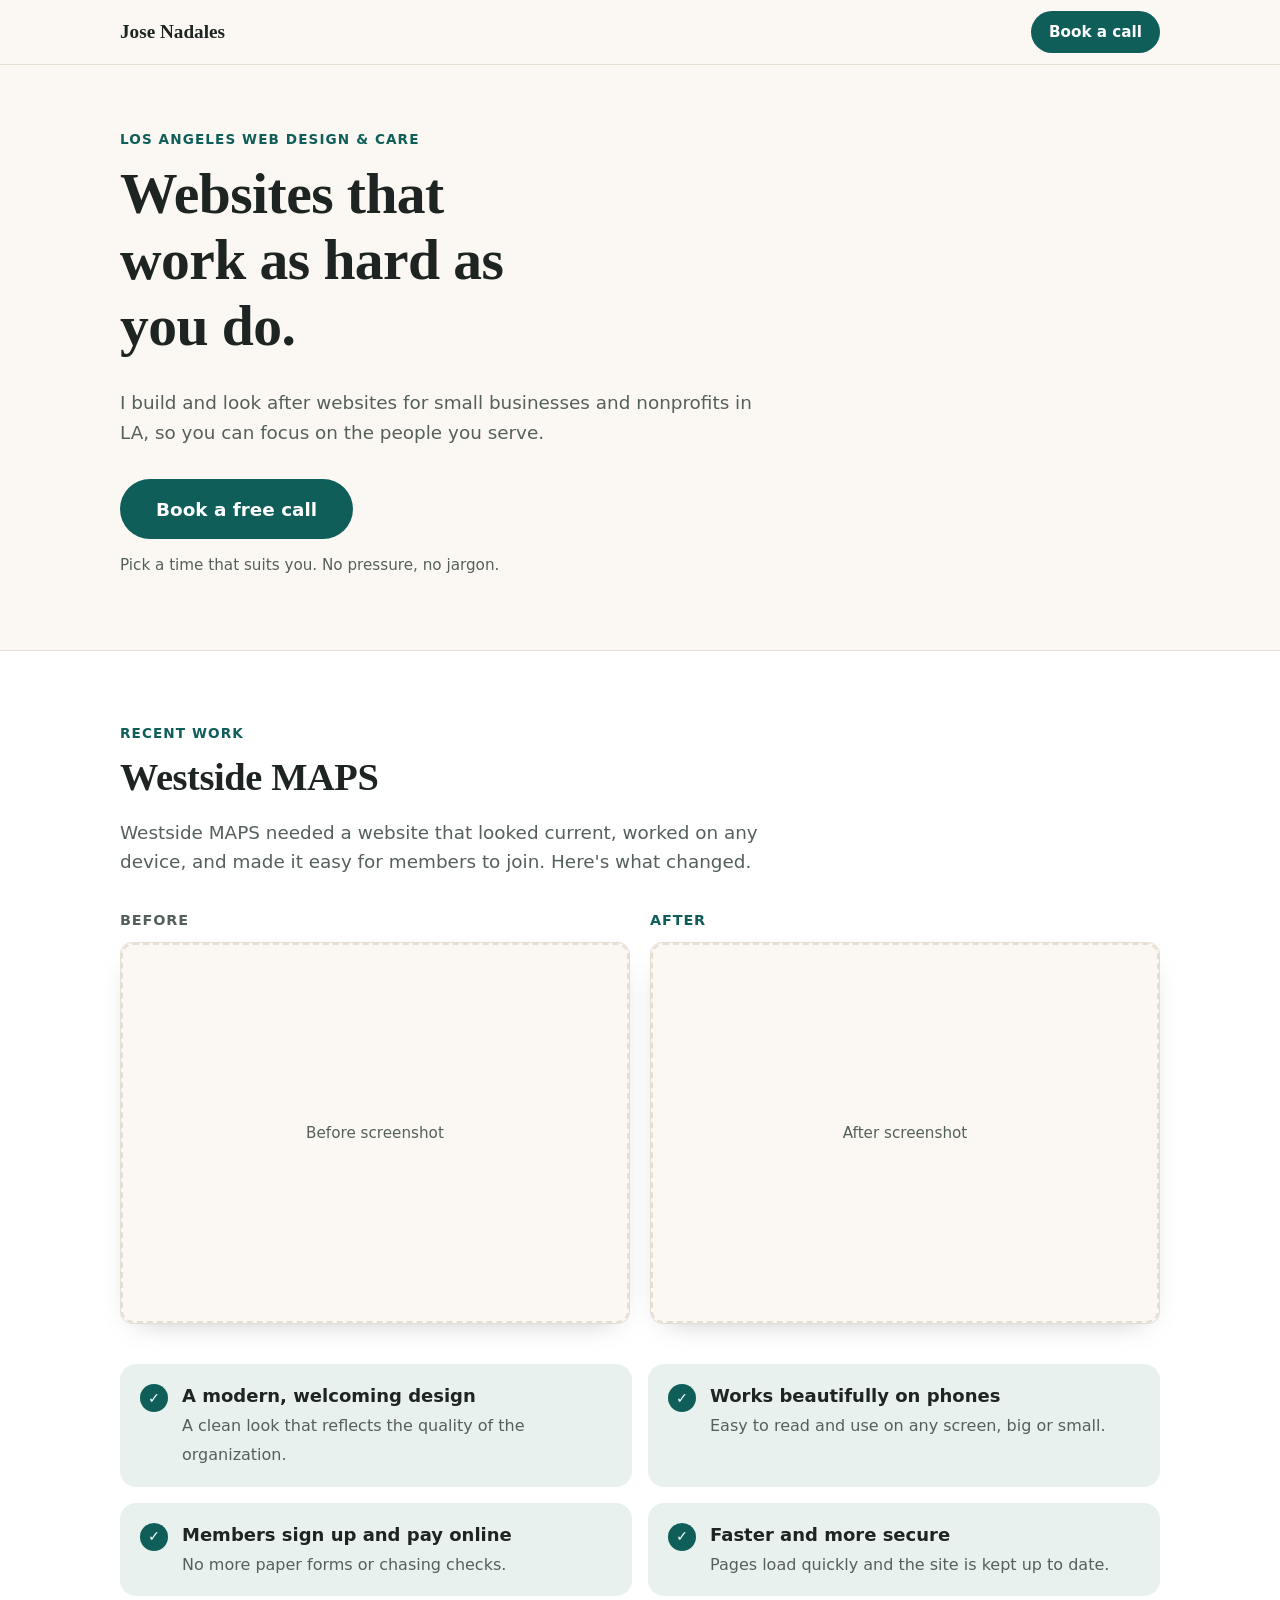
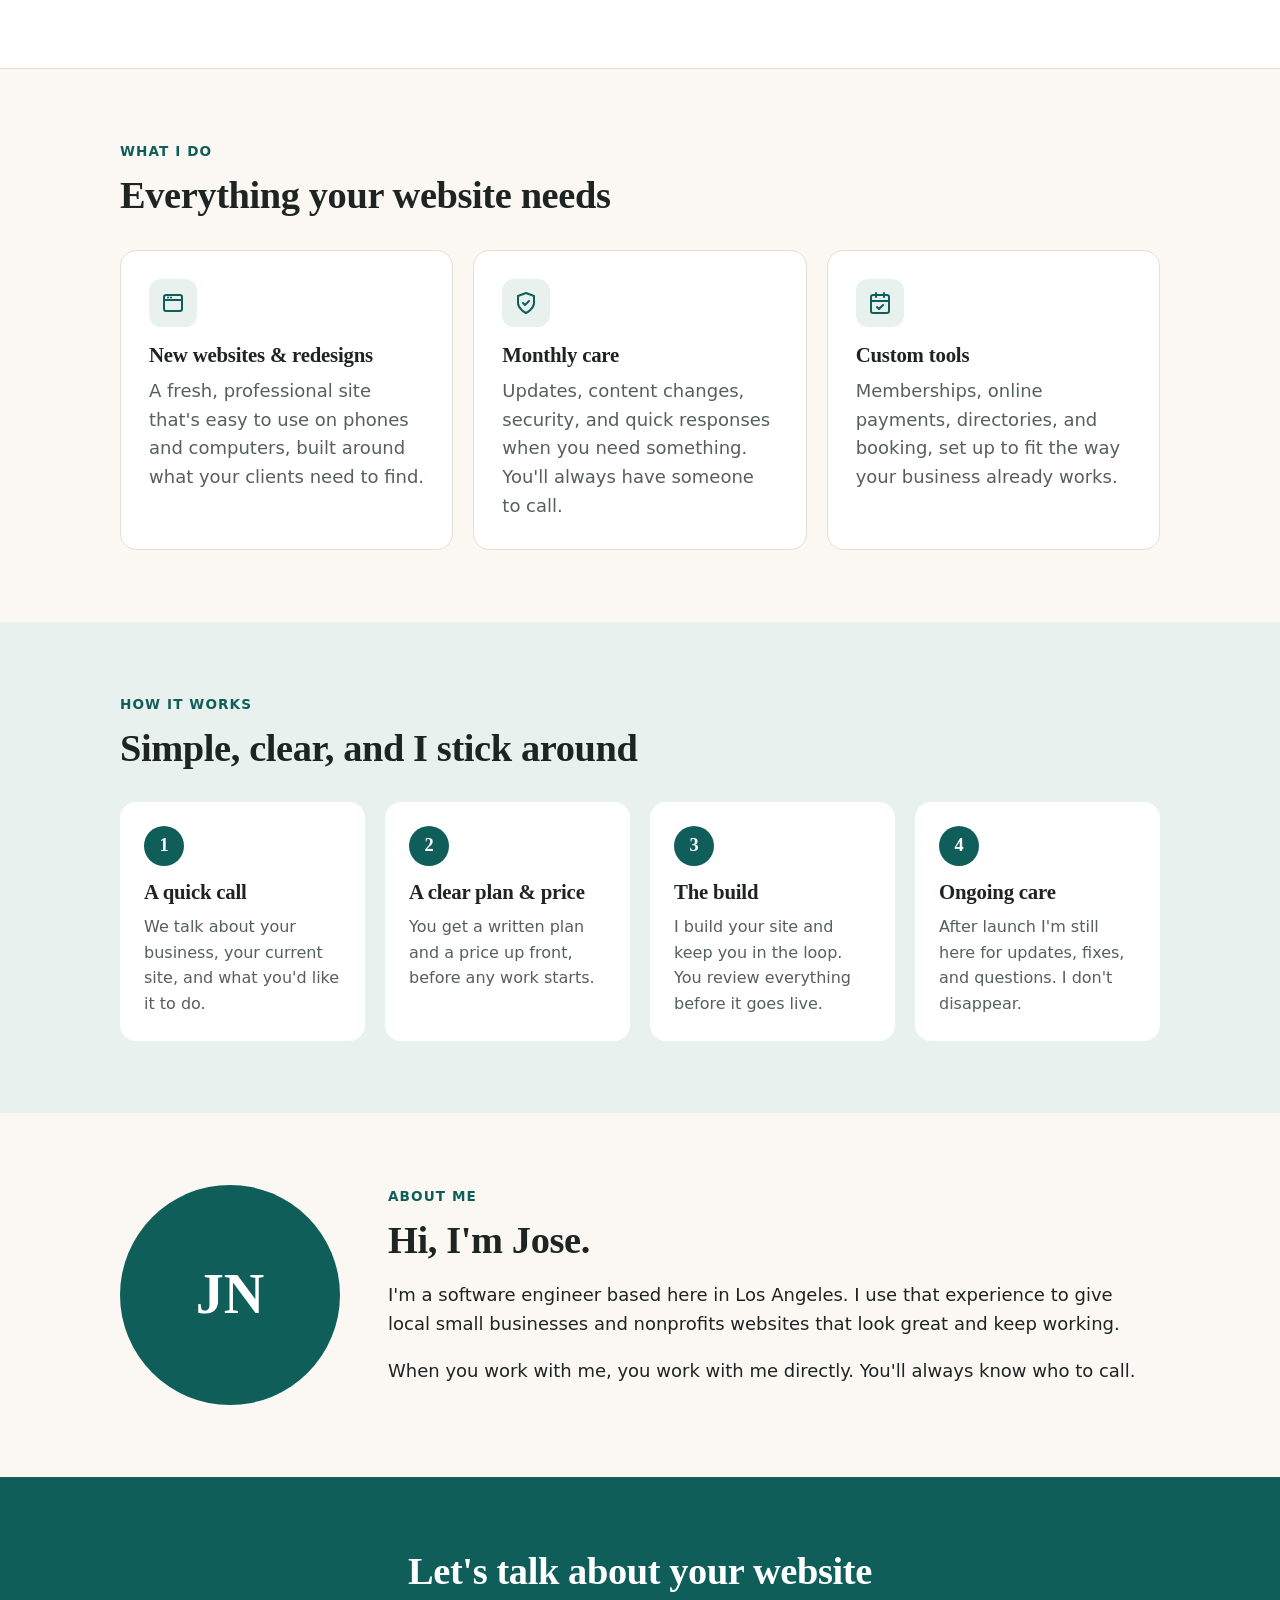
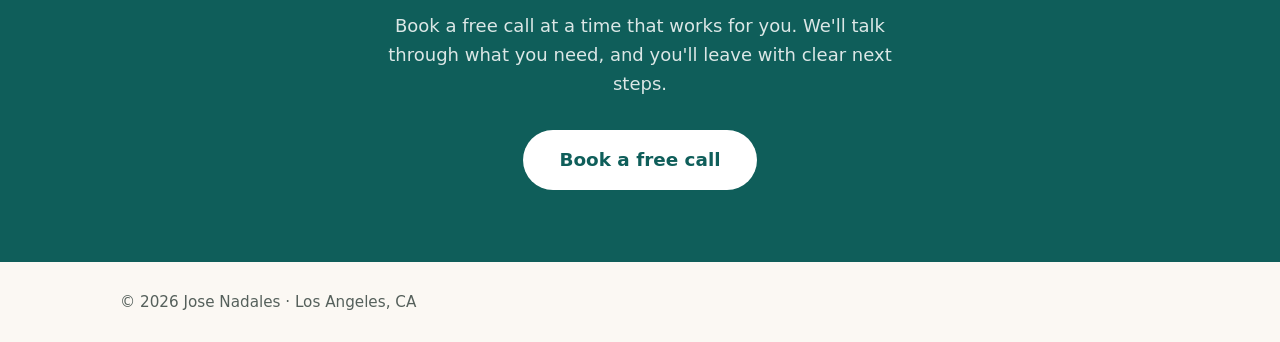
==== index.html @ 0742a0ce "start of website" ====
<!doctype html>
<html lang="en">
<head>
<meta charset="utf-8">
<meta name="viewport" content="width=device-width, initial-scale=1">
<title>Jose Nadales | Websites for LA Small Businesses</title>
<meta name="description" content="I build and look after websites for small businesses and nonprofits in Los Angeles. Book a free call.">
<meta property="og:title" content="Jose Nadales | Websites for LA Small Businesses">
<meta property="og:description" content="I build and look after websites for small businesses and nonprofits in Los Angeles. Book a free call.">
<meta property="og:type" content="website">
<meta property="og:url" content="https://nadoodles.dev/">
<!-- TODO: add a 1200x630 preview image, then uncomment:
<meta property="og:image" content="https://nadoodles.dev/images/og.png">
-->
<meta name="theme-color" content="#0f5e5a">
<link rel="icon" href="data:image/svg+xml,%3Csvg xmlns='http://www.w3.org/2000/svg' viewBox='0 0 64 64'%3E%3Crect width='64' height='64' rx='14' fill='%230f5e5a'/%3E%3Ctext x='32' y='43' font-family='Georgia,serif' font-size='32' font-weight='700' fill='%23fff' text-anchor='middle'%3EJN%3C/text%3E%3C/svg%3E">
<link rel="preconnect" href="https://assets.calendly.com">
<style>
  :root{
    --bg:#fbf8f3;
    --surface:#ffffff;
    --ink:#1d2421;
    --muted:#55605b;
    --accent:#0f5e5a;
    --accent-hover:#0b4a47;
    --accent-ink:#ffffff;
    --soft:#e8f1ee;
    --line:#e5ded2;
    --serif:ui-serif,"Iowan Old Style","Palatino Linotype",Palatino,Georgia,serif;
    --sans:system-ui,-apple-system,"Segoe UI",Roboto,"Helvetica Neue",Arial,sans-serif;
    --radius:16px;
  }
  *,*::before,*::after{box-sizing:border-box}
  html{scroll-behavior:smooth;-webkit-text-size-adjust:100%}
  @media (prefers-reduced-motion:reduce){html{scroll-behavior:auto}}
  body{margin:0;background:var(--bg);color:var(--ink);font:18px/1.6 var(--sans)}
  img{max-width:100%;display:block}
  a{color:var(--accent)}
  h1,h2,h3{font-family:var(--serif);line-height:1.15;margin:0 0 .5em;font-weight:700;letter-spacing:-.01em}
  h1{font-size:clamp(2.1rem,7vw,3.6rem)}
  h2{font-size:clamp(1.7rem,5vw,2.4rem)}
  h3{font-size:1.3rem}
  p{margin:0 0 1em}
  .wrap{max-width:1080px;margin:0 auto;padding:0 20px}
  section{padding:72px 0;scroll-margin-top:64px}
  .eyebrow{font-size:.85rem;font-weight:700;text-transform:uppercase;letter-spacing:.08em;color:var(--accent);margin-bottom:.75em}
  .lead{font-size:1.15rem;color:var(--muted);max-width:40rem}

  /* Buttons */
  .btn{display:inline-flex;align-items:center;justify-content:center;gap:.5em;min-height:52px;padding:0 28px;border-radius:999px;background:var(--accent);color:var(--accent-ink);font-weight:700;font-size:1.05rem;text-decoration:none;transition:background .15s, transform .15s}
  .btn:hover{background:var(--accent-hover)}
  .btn:active{transform:scale(.98)}
  .btn:focus-visible{outline:3px solid var(--ink);outline-offset:3px}
  .btn-sm{min-height:42px;padding:0 18px;font-size:.95rem}
  .btn-lg{min-height:60px;padding:0 36px;font-size:1.15rem}

  /* Header */
  .site-header{position:sticky;top:0;z-index:10;background:rgba(251,248,243,.92);backdrop-filter:saturate(1.4) blur(8px);-webkit-backdrop-filter:saturate(1.4) blur(8px);border-bottom:1px solid var(--line)}
  .site-header .wrap{display:flex;align-items:center;justify-content:space-between;height:64px}
  body:has(.calendly-overlay) .site-header{visibility:hidden}
  .brand{font-family:var(--serif);font-weight:700;font-size:1.2rem;color:var(--ink);text-decoration:none}

  /* Hero */
  .hero{padding:64px 0 72px}
  .hero h1{max-width:16ch}
  .hero .lead{margin-bottom:1.75em}
  .hero-note{display:block;margin-top:14px;font-size:.95rem;color:var(--muted)}

  /* Case study */
  .case{background:var(--surface);border-top:1px solid var(--line);border-bottom:1px solid var(--line)}
  .compare{display:grid;gap:20px;margin:32px 0 40px}
  @media (min-width:760px){.compare{grid-template-columns:1fr 1fr}}
  .compare figure{margin:0}
  .compare figcaption{font-weight:700;font-size:.9rem;text-transform:uppercase;letter-spacing:.06em;color:var(--muted);margin-bottom:10px}
  .compare figure.after figcaption{color:var(--accent)}
  .shot{border-radius:12px;border:1px solid var(--line);overflow:hidden;aspect-ratio:4/3;background:var(--bg);box-shadow:0 10px 30px -18px rgba(0,0,0,.35)}
  .shot img{width:100%;height:100%;object-fit:cover;object-position:top}
  .shot-placeholder{display:flex;align-items:center;justify-content:center;height:100%;color:var(--muted);font-size:.95rem;border:2px dashed var(--line);border-radius:12px}
  .benefits{list-style:none;padding:0;margin:0;display:grid;gap:16px}
  @media (min-width:760px){.benefits{grid-template-columns:1fr 1fr}}
  .benefits li{display:flex;gap:14px;align-items:flex-start;background:var(--soft);border-radius:var(--radius);padding:18px 20px}
  .check{flex:none;width:28px;height:28px;border-radius:50%;background:var(--accent);color:#fff;display:grid;place-items:center;font-size:.9rem;font-weight:700;margin-top:2px}
  .benefits strong{display:block}
  .benefits span.desc{color:var(--muted);font-size:1rem}
  blockquote{margin:40px 0 0;padding:24px 28px;border-left:4px solid var(--accent);background:var(--bg);border-radius:0 var(--radius) var(--radius) 0;font-family:var(--serif);font-size:1.3rem}
  blockquote cite{display:block;margin-top:10px;font-family:var(--sans);font-style:normal;font-size:.95rem;color:var(--muted)}

  /* Services */
  .cards{display:grid;gap:20px;margin-top:32px}
  @media (min-width:860px){.cards{grid-template-columns:repeat(3,1fr)}}
  .card{background:var(--surface);border:1px solid var(--line);border-radius:var(--radius);padding:28px}
  .card .icon{width:48px;height:48px;border-radius:12px;background:var(--soft);color:var(--accent);display:grid;place-items:center;margin-bottom:16px}
  .card p{color:var(--muted);margin:0}

  /* Process */
  .process{background:var(--soft)}
  .steps{list-style:none;padding:0;margin:32px 0 0;display:grid;gap:20px;counter-reset:step}
  @media (min-width:860px){.steps{grid-template-columns:repeat(4,1fr)}}
  .steps li{counter-increment:step;background:var(--surface);border-radius:var(--radius);padding:24px}
  .steps li::before{content:counter(step);display:grid;place-items:center;width:40px;height:40px;border-radius:50%;background:var(--accent);color:#fff;font-weight:700;font-family:var(--serif);font-size:1.15rem;margin-bottom:14px}
  .steps p{color:var(--muted);margin:0;font-size:1rem}

  /* About */
  .about-grid{display:grid;gap:28px;align-items:center}
  @media (min-width:760px){.about-grid{grid-template-columns:220px 1fr;gap:48px}}
  .portrait{width:180px;height:180px;border-radius:50%;overflow:hidden;background:var(--accent);color:#fff;display:grid;place-items:center;font-family:var(--serif);font-size:3.5rem;font-weight:700}
  @media (min-width:760px){.portrait{width:220px;height:220px}}
  .portrait img{width:100%;height:100%;object-fit:cover}

  /* Book */
  .book{background:var(--accent);color:#fff;text-align:center}
  .book h2{color:#fff}
  .book p{color:rgba(255,255,255,.85);max-width:34rem;margin:0 auto 1.75em}
  .book .btn{background:#fff;color:var(--accent)}
  .book .btn:hover{background:var(--soft)}
  .book .btn:focus-visible{outline-color:#fff}

  /* Footer */
  footer{padding:28px 0;font-size:.95rem;color:var(--muted)}
  footer .wrap{display:flex;flex-wrap:wrap;gap:8px 24px;justify-content:space-between}
  footer a{color:var(--muted)}
</style>
</head>
<body>

<header class="site-header">
  <div class="wrap">
    <a class="brand" href="#top">Jose Nadales</a>
    <a class="btn btn-sm" href="https://calendly.com/josenadales/chat-with-jose" data-calendly>Book a call</a>
  </div>
</header>

<main id="top">

  <!-- 1. Hero -->
  <section class="hero">
    <div class="wrap">
      <p class="eyebrow">Los Angeles web design &amp; care</p>
      <h1>Websites that work as hard as you do.</h1>
      <p class="lead">I build and look after websites for small businesses and nonprofits in LA, so you can focus on the people you serve.</p>
      <a class="btn btn-lg" href="https://calendly.com/josenadales/chat-with-jose" data-calendly>Book a free call</a>
      <span class="hero-note">Pick a time that suits you. No pressure, no jargon.</span>
    </div>
  </section>

  <!-- 2. Westside MAPS case study -->
  <section class="case" id="work">
    <div class="wrap">
      <p class="eyebrow">Recent work</p>
      <h2>Westside MAPS</h2>
      <p class="lead">Westside MAPS needed a website that looked current, worked on any device, and made it easy for members to join. Here's what changed.</p>

      <div class="compare">
        <figure>
          <figcaption>Before</figcaption>
          <div class="shot">
            <!-- Replace this placeholder with:
            <img src="images/westside-before.webp" alt="The old Westside MAPS website" width="1200" height="900" loading="lazy" decoding="async">
            -->
            <div class="shot-placeholder">Before screenshot</div>
          </div>
        </figure>
        <figure class="after">
          <figcaption>After</figcaption>
          <div class="shot">
            <!-- Replace this placeholder with:
            <img src="images/westside-after.webp" alt="The new Westside MAPS website" width="1200" height="900" loading="lazy" decoding="async">
            -->
            <div class="shot-placeholder">After screenshot</div>
          </div>
        </figure>
      </div>

      <ul class="benefits">
        <li><span class="check" aria-hidden="true">✓</span><div><strong>A modern, welcoming design</strong><span class="desc">A clean look that reflects the quality of the organization.</span></div></li>
        <li><span class="check" aria-hidden="true">✓</span><div><strong>Works beautifully on phones</strong><span class="desc">Easy to read and use on any screen, big or small.</span></div></li>
        <li><span class="check" aria-hidden="true">✓</span><div><strong>Members sign up and pay online</strong><span class="desc">No more paper forms or chasing checks.</span></div></li>
        <li><span class="check" aria-hidden="true">✓</span><div><strong>Faster and more secure</strong><span class="desc">Pages load quickly and the site is kept up to date.</span></div></li>
      </ul>

      <!-- Add a committee quote here once you have one:
      <blockquote>
        "Quote from the committee goes here."
        <cite>Name, Title, Westside MAPS</cite>
      </blockquote>
      -->
    </div>
  </section>

  <!-- 3. What I do -->
  <section id="services">
    <div class="wrap">
      <p class="eyebrow">What I do</p>
      <h2>Everything your website needs</h2>
      <div class="cards">
        <article class="card">
          <div class="icon" aria-hidden="true"><svg width="24" height="24" viewBox="0 0 24 24" fill="none" stroke="currentColor" stroke-width="2" stroke-linecap="round" stroke-linejoin="round"><rect x="3" y="4" width="18" height="16" rx="2"/><path d="M3 9h18"/><path d="M7 6.5h.01M10 6.5h.01"/></svg></div>
          <h3>New websites &amp; redesigns</h3>
          <p>A fresh, professional site that's easy to use on phones and computers, built around what your clients need to find.</p>
        </article>
        <article class="card">
          <div class="icon" aria-hidden="true"><svg width="24" height="24" viewBox="0 0 24 24" fill="none" stroke="currentColor" stroke-width="2" stroke-linecap="round" stroke-linejoin="round"><path d="M12 22s8-4 8-10V5l-8-3-8 3v7c0 6 8 10 8 10z"/><path d="m9 12 2 2 4-4"/></svg></div>
          <h3>Monthly care</h3>
          <p>Updates, content changes, security, and quick responses when you need something. You'll always have someone to call.</p>
        </article>
        <article class="card">
          <div class="icon" aria-hidden="true"><svg width="24" height="24" viewBox="0 0 24 24" fill="none" stroke="currentColor" stroke-width="2" stroke-linecap="round" stroke-linejoin="round"><rect x="3" y="4" width="18" height="18" rx="2"/><path d="M16 2v4M8 2v4M3 10h18"/><path d="m9 16 2 2 4-4"/></svg></div>
          <h3>Custom tools</h3>
          <p>Memberships, online payments, directories, and booking, set up to fit the way your business already works.</p>
        </article>
      </div>
    </div>
  </section>

  <!-- 4. How working with me goes -->
  <section class="process" id="process">
    <div class="wrap">
      <p class="eyebrow">How it works</p>
      <h2>Simple, clear, and I stick around</h2>
      <ol class="steps">
        <li><h3>A quick call</h3><p>We talk about your business, your current site, and what you'd like it to do.</p></li>
        <li><h3>A clear plan &amp; price</h3><p>You get a written plan and a price up front, before any work starts.</p></li>
        <li><h3>The build</h3><p>I build your site and keep you in the loop. You review everything before it goes live.</p></li>
        <li><h3>Ongoing care</h3><p>After launch I'm still here for updates, fixes, and questions. I don't disappear.</p></li>
      </ol>
    </div>
  </section>

  <!-- 5. About -->
  <section id="about">
    <div class="wrap about-grid">
      <div class="portrait">
        <!-- Replace the initials with your photo:
        <img src="images/jose.webp" alt="Jose Nadales" width="440" height="440" loading="lazy" decoding="async">
        -->
        <span aria-hidden="true">JN</span>
      </div>
      <div>
        <p class="eyebrow">About me</p>
        <h2>Hi, I'm Jose.</h2>
        <p>I'm a software engineer based here in Los Angeles. I use that experience to give local small businesses and nonprofits websites that look great and keep working.</p>
        <p>When you work with me, you work with me directly. You'll always know who to call.</p>
      </div>
    </div>
  </section>

  <!-- 6. Book -->
  <section class="book" id="book">
    <div class="wrap">
      <h2>Let's talk about your website</h2>
      <p>Book a free call at a time that works for you. We'll talk through what you need, and you'll leave with clear next steps.</p>
      <a class="btn btn-lg" href="https://calendly.com/josenadales/chat-with-jose" data-calendly>Book a free call</a>
    </div>
  </section>

</main>

<footer>
  <div class="wrap">
    <span>© 2026 Jose Nadales · Los Angeles, CA</span>
    <!-- Add your engineering portfolio link for recruiters:
    <a href="https://github.com/your-username">Engineering work</a>
    -->
  </div>
</footer>

<script>
  // Load Calendly only when someone shows interest in booking, so the page stays fast.
  // If Calendly can't load, the link simply opens the booking page instead.
  (function () {
    var BRAND = "0f5e5a";
    var loading = null;

    function loadCalendly() {
      if (loading) return loading;
      loading = new Promise(function (resolve, reject) {
        var css = document.createElement("link");
        css.rel = "stylesheet";
        css.href = "https://assets.calendly.com/assets/external/widget.css";
        document.head.appendChild(css);
        var js = document.createElement("script");
        js.src = "https://assets.calendly.com/assets/external/widget.js";
        js.async = true;
        js.onload = resolve;
        js.onerror = reject;
        document.head.appendChild(js);
      });
      return loading;
    }

    document.querySelectorAll("[data-calendly]").forEach(function (link) {
      ["pointerenter", "touchstart", "focus"].forEach(function (evt) {
        link.addEventListener(evt, loadCalendly, { once: true, passive: true });
      });

      link.addEventListener("click", function (e) {
        if (e.metaKey || e.ctrlKey || e.shiftKey || e.altKey) return;
        e.preventDefault();
        var done = false;
        var fallback = function () { if (!done) { done = true; window.location.href = link.href; } };
        var timer = setTimeout(fallback, 5000);
        loadCalendly().then(function () {
          if (done || !window.Calendly) return fallback();
          done = true;
          clearTimeout(timer);
          window.Calendly.initPopupWidget({
            url: link.href + "?hide_gdpr_banner=1&primary_color=" + BRAND
          });
        }).catch(function () { clearTimeout(timer); fallback(); });
      });
    });
  })();
</script>
</body>
</html>
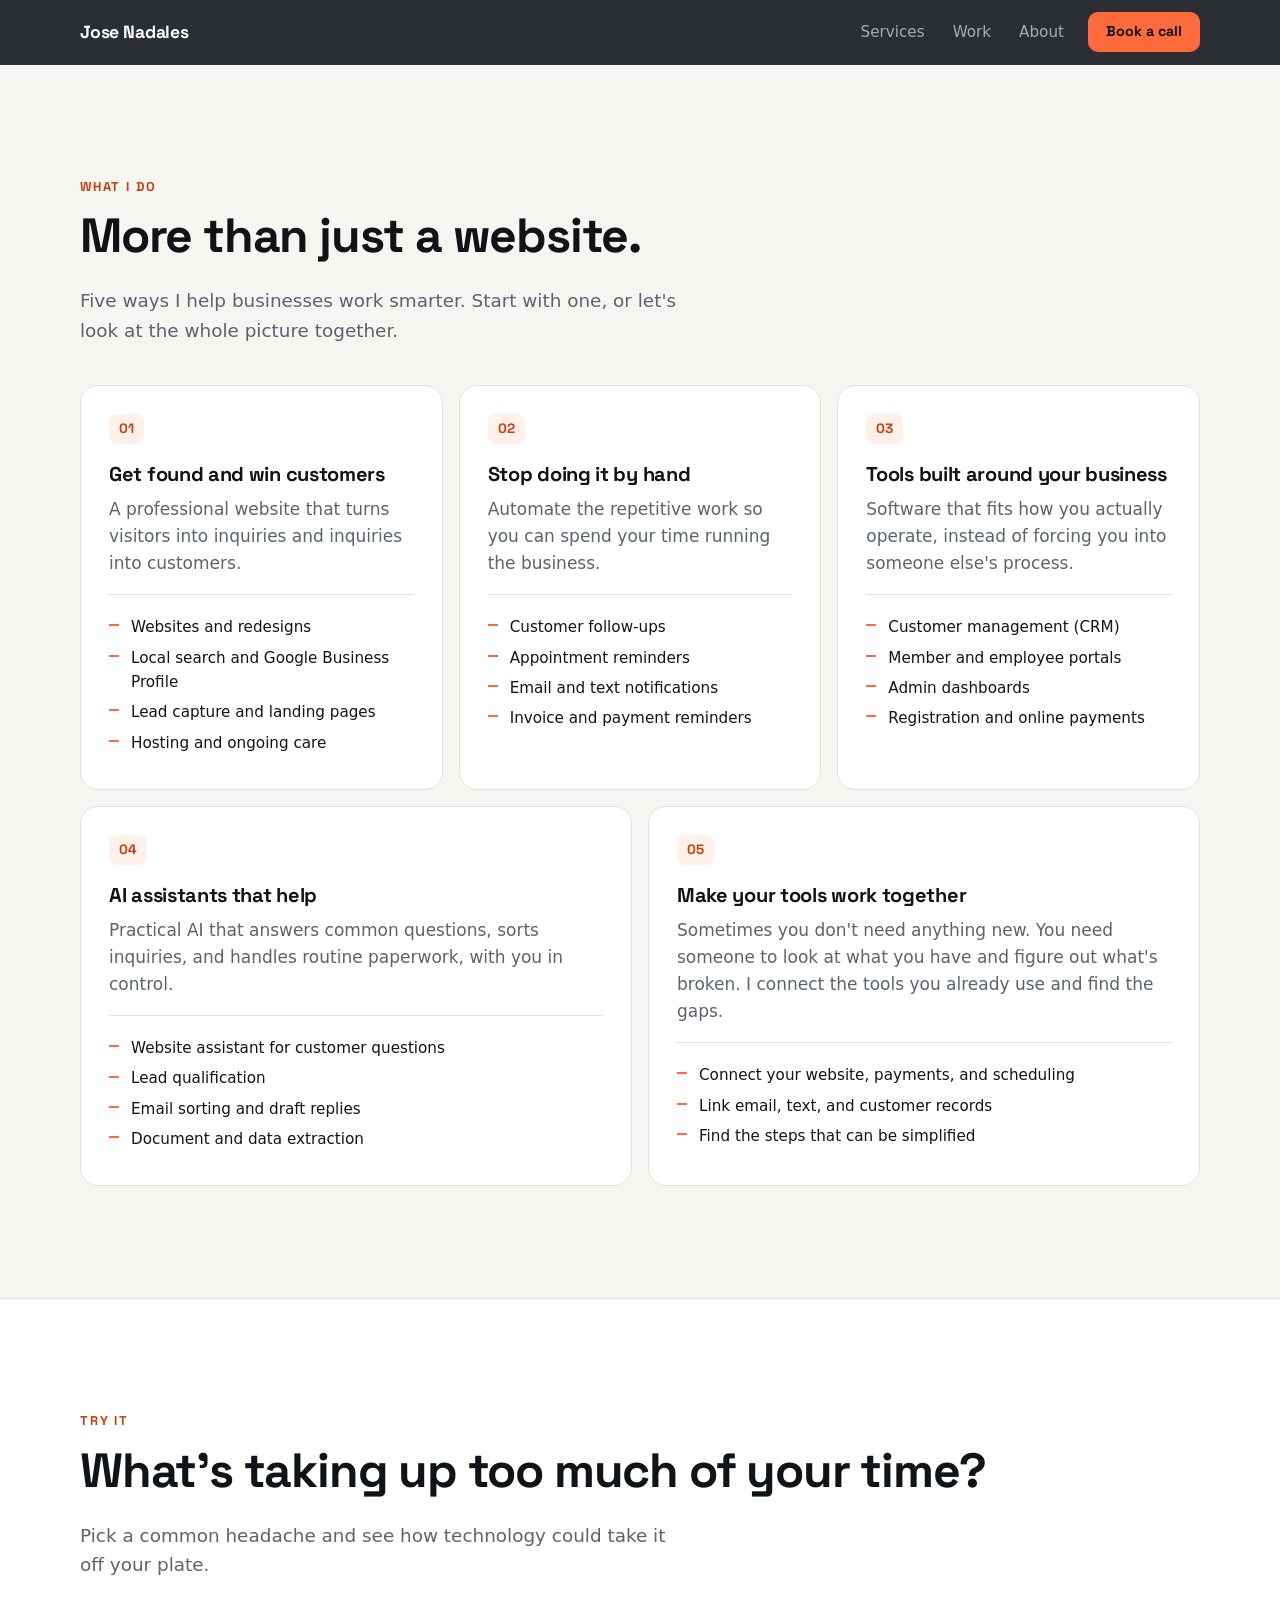
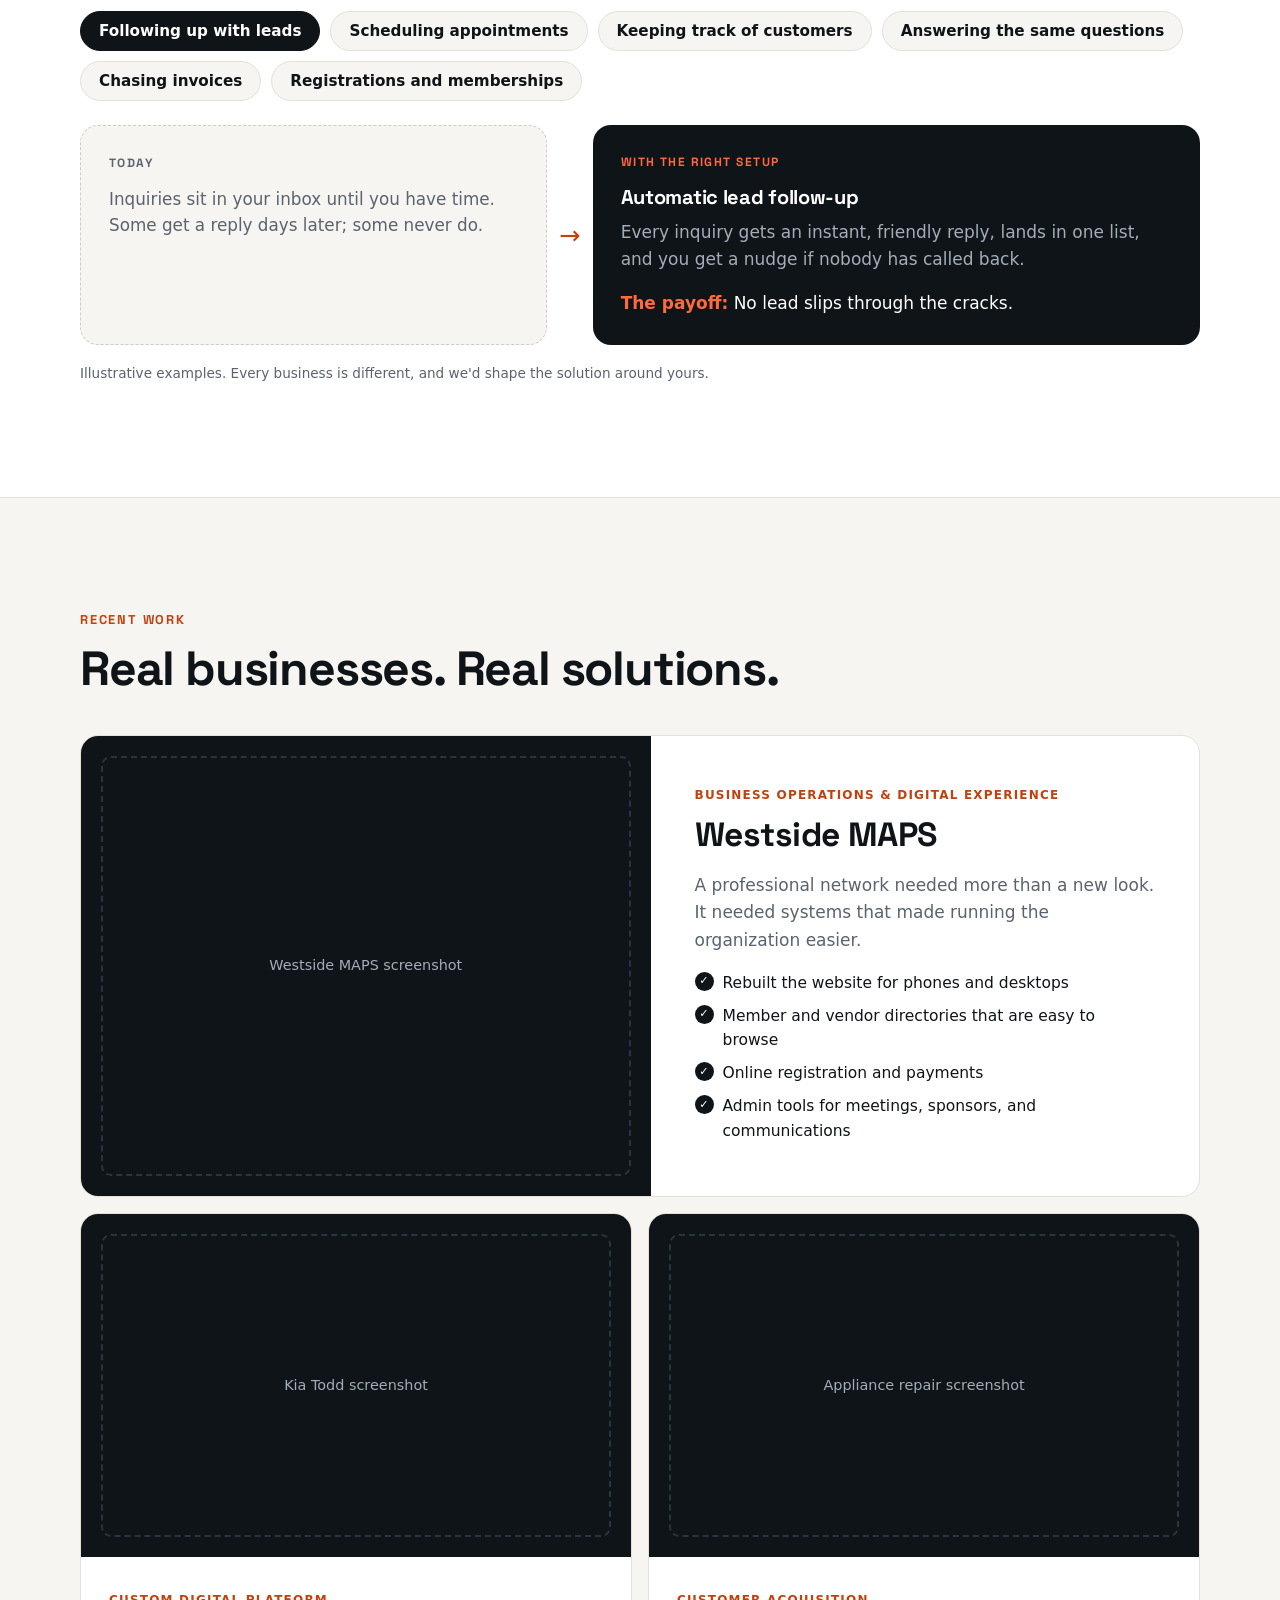
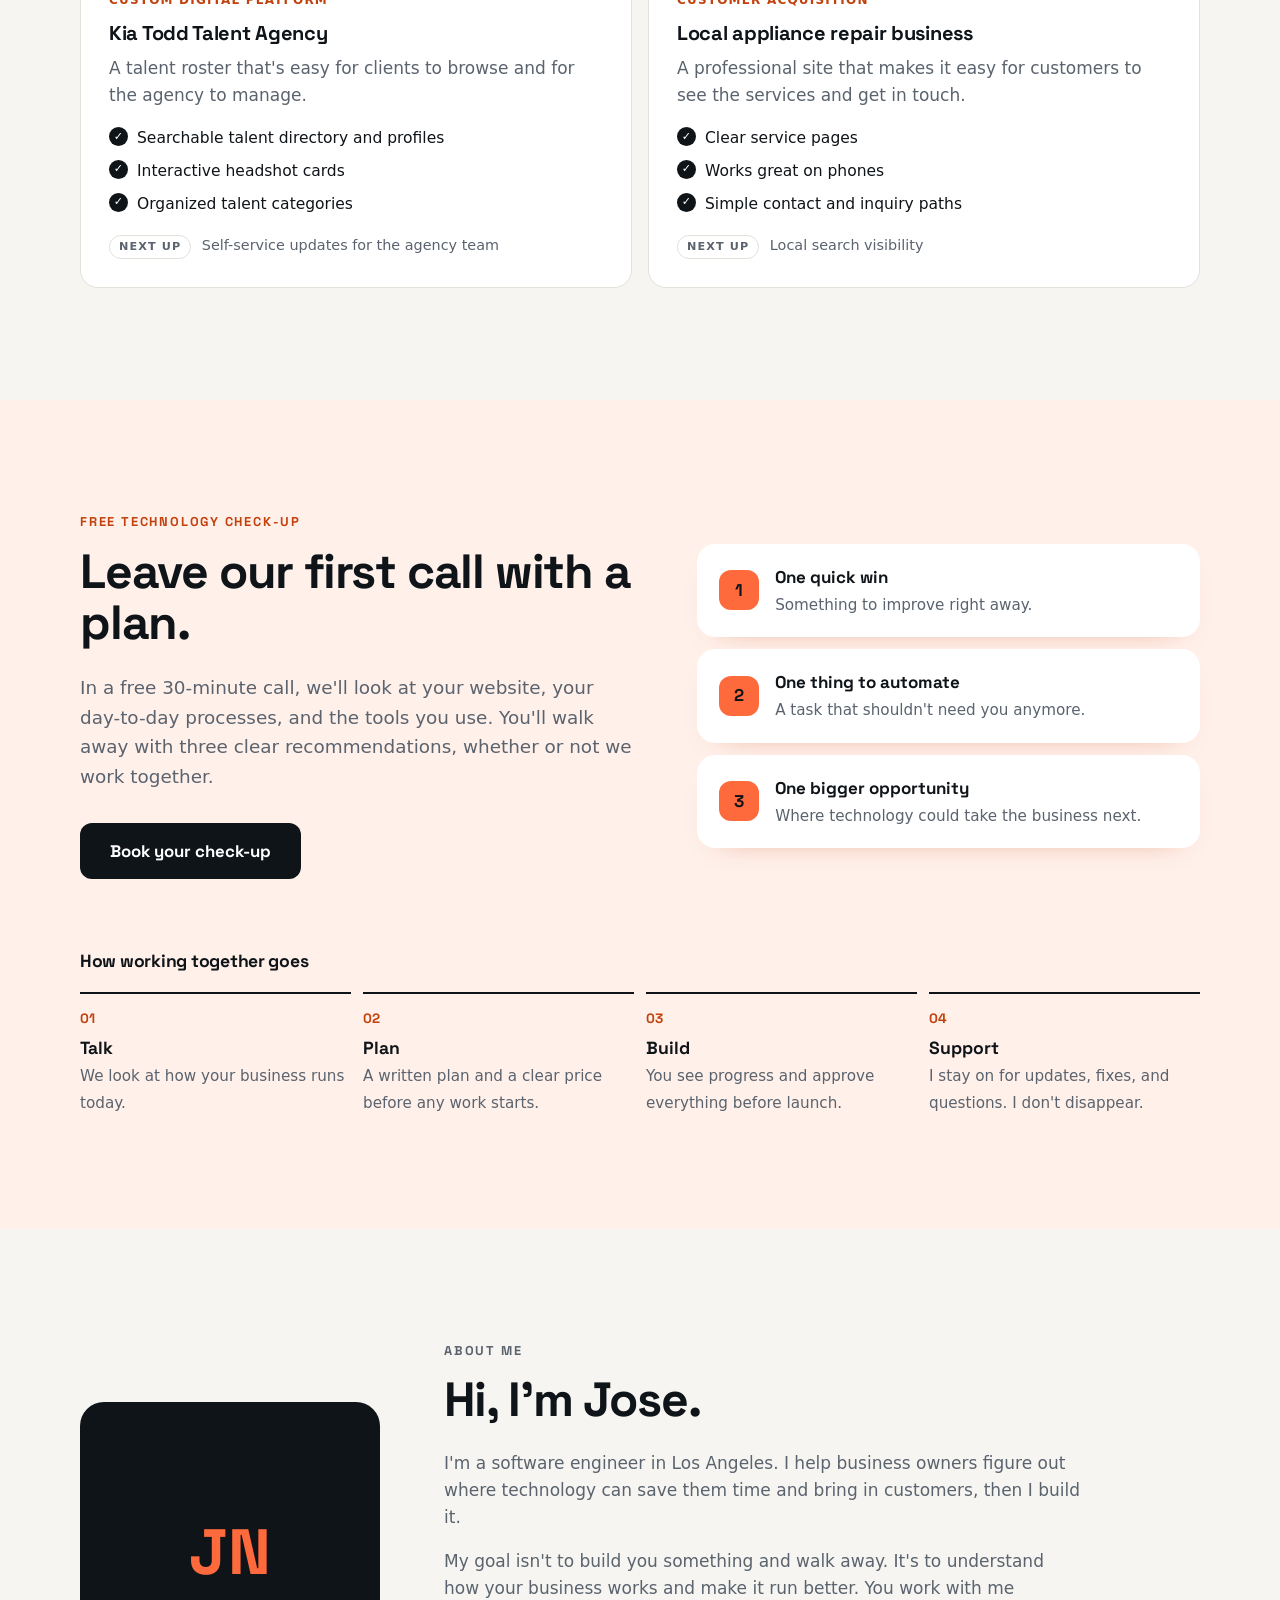
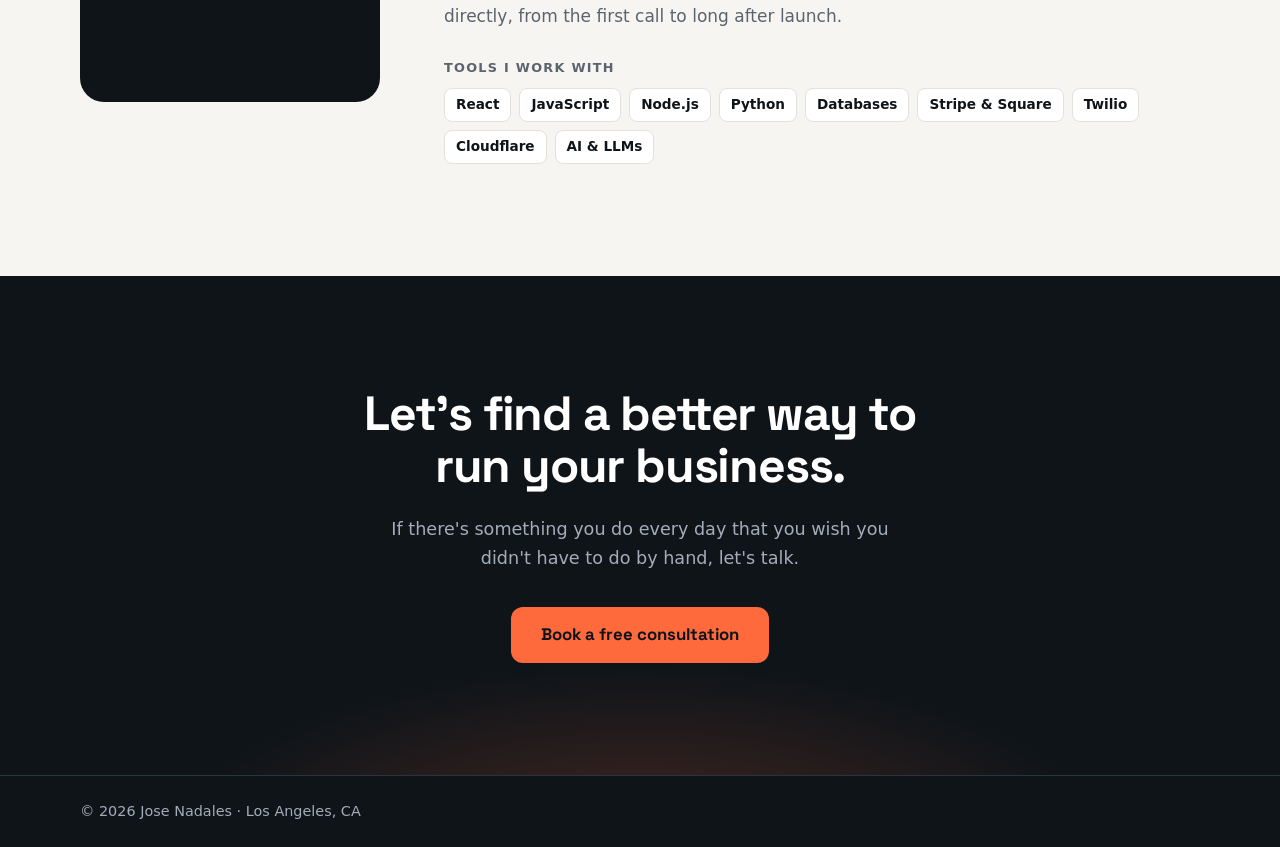
==== commit 704fd022: "temp push" ====
--- a/index.html
+++ b/index.html
@@ -3,260 +3,272 @@
 <head>
 <meta charset="utf-8">
 <meta name="viewport" content="width=device-width, initial-scale=1">
-<title>Jose Nadales | Websites for LA Small Businesses</title>
-<meta name="description" content="I build and look after websites for small businesses and nonprofits in Los Angeles. Book a free call.">
-<meta property="og:title" content="Jose Nadales | Websites for LA Small Businesses">
-<meta property="og:description" content="I build and look after websites for small businesses and nonprofits in Los Angeles. Book a free call.">
+<title>Jose Nadales | Technology for Growing Businesses</title>
+<meta name="description" content="I help businesses use technology to work smarter: websites, automation, custom software and AI tools. Based in Los Angeles. Book a free consultation.">
+<meta property="og:title" content="Jose Nadales | Technology for Growing Businesses">
+<meta property="og:description" content="Websites, automation, custom software and AI tools that help businesses work smarter and grow.">
 <meta property="og:type" content="website">
 <meta property="og:url" content="https://nadoodles.dev/">
 <!-- TODO: add a 1200x630 preview image, then uncomment:
 <meta property="og:image" content="https://nadoodles.dev/images/og.png">
 -->
-<meta name="theme-color" content="#0f5e5a">
-<link rel="icon" href="data:image/svg+xml,%3Csvg xmlns='http://www.w3.org/2000/svg' viewBox='0 0 64 64'%3E%3Crect width='64' height='64' rx='14' fill='%230f5e5a'/%3E%3Ctext x='32' y='43' font-family='Georgia,serif' font-size='32' font-weight='700' fill='%23fff' text-anchor='middle'%3EJN%3C/text%3E%3C/svg%3E">
+<meta name="theme-color" content="#0f1419">
+<link rel="icon" href="data:image/svg+xml,%3Csvg xmlns='http://www.w3.org/2000/svg' viewBox='0 0 64 64'%3E%3Crect width='64' height='64' rx='14' fill='%230f1419'/%3E%3Ctext x='32' y='42' font-family='Arial,sans-serif' font-size='28' font-weight='700' fill='%23ff6a3d' text-anchor='middle'%3EJN%3C/text%3E%3C/svg%3E">
+<link rel="preconnect" href="https://fonts.googleapis.com">
+<link rel="preconnect" href="https://fonts.gstatic.com" crossorigin>
 <link rel="preconnect" href="https://assets.calendly.com">
-<style>
-  :root{
-    --bg:#fbf8f3;
-    --surface:#ffffff;
-    --ink:#1d2421;
-    --muted:#55605b;
-    --accent:#0f5e5a;
-    --accent-hover:#0b4a47;
-    --accent-ink:#ffffff;
-    --soft:#e8f1ee;
-    --line:#e5ded2;
-    --serif:ui-serif,"Iowan Old Style","Palatino Linotype",Palatino,Georgia,serif;
-    --sans:system-ui,-apple-system,"Segoe UI",Roboto,"Helvetica Neue",Arial,sans-serif;
-    --radius:16px;
-  }
-  *,*::before,*::after{box-sizing:border-box}
-  html{scroll-behavior:smooth;-webkit-text-size-adjust:100%}
-  @media (prefers-reduced-motion:reduce){html{scroll-behavior:auto}}
-  body{margin:0;background:var(--bg);color:var(--ink);font:18px/1.6 var(--sans)}
-  img{max-width:100%;display:block}
-  a{color:var(--accent)}
-  h1,h2,h3{font-family:var(--serif);line-height:1.15;margin:0 0 .5em;font-weight:700;letter-spacing:-.01em}
-  h1{font-size:clamp(2.1rem,7vw,3.6rem)}
-  h2{font-size:clamp(1.7rem,5vw,2.4rem)}
-  h3{font-size:1.3rem}
-  p{margin:0 0 1em}
-  .wrap{max-width:1080px;margin:0 auto;padding:0 20px}
-  section{padding:72px 0;scroll-margin-top:64px}
-  .eyebrow{font-size:.85rem;font-weight:700;text-transform:uppercase;letter-spacing:.08em;color:var(--accent);margin-bottom:.75em}
-  .lead{font-size:1.15rem;color:var(--muted);max-width:40rem}
-
-  /* Buttons */
-  .btn{display:inline-flex;align-items:center;justify-content:center;gap:.5em;min-height:52px;padding:0 28px;border-radius:999px;background:var(--accent);color:var(--accent-ink);font-weight:700;font-size:1.05rem;text-decoration:none;transition:background .15s, transform .15s}
-  .btn:hover{background:var(--accent-hover)}
-  .btn:active{transform:scale(.98)}
-  .btn:focus-visible{outline:3px solid var(--ink);outline-offset:3px}
-  .btn-sm{min-height:42px;padding:0 18px;font-size:.95rem}
-  .btn-lg{min-height:60px;padding:0 36px;font-size:1.15rem}
-
-  /* Header */
-  .site-header{position:sticky;top:0;z-index:10;background:rgba(251,248,243,.92);backdrop-filter:saturate(1.4) blur(8px);-webkit-backdrop-filter:saturate(1.4) blur(8px);border-bottom:1px solid var(--line)}
-  .site-header .wrap{display:flex;align-items:center;justify-content:space-between;height:64px}
-  body:has(.calendly-overlay) .site-header{visibility:hidden}
-  .brand{font-family:var(--serif);font-weight:700;font-size:1.2rem;color:var(--ink);text-decoration:none}
-
-  /* Hero */
-  .hero{padding:64px 0 72px}
-  .hero h1{max-width:16ch}
-  .hero .lead{margin-bottom:1.75em}
-  .hero-note{display:block;margin-top:14px;font-size:.95rem;color:var(--muted)}
-
-  /* Case study */
-  .case{background:var(--surface);border-top:1px solid var(--line);border-bottom:1px solid var(--line)}
-  .compare{display:grid;gap:20px;margin:32px 0 40px}
-  @media (min-width:760px){.compare{grid-template-columns:1fr 1fr}}
-  .compare figure{margin:0}
-  .compare figcaption{font-weight:700;font-size:.9rem;text-transform:uppercase;letter-spacing:.06em;color:var(--muted);margin-bottom:10px}
-  .compare figure.after figcaption{color:var(--accent)}
-  .shot{border-radius:12px;border:1px solid var(--line);overflow:hidden;aspect-ratio:4/3;background:var(--bg);box-shadow:0 10px 30px -18px rgba(0,0,0,.35)}
-  .shot img{width:100%;height:100%;object-fit:cover;object-position:top}
-  .shot-placeholder{display:flex;align-items:center;justify-content:center;height:100%;color:var(--muted);font-size:.95rem;border:2px dashed var(--line);border-radius:12px}
-  .benefits{list-style:none;padding:0;margin:0;display:grid;gap:16px}
-  @media (min-width:760px){.benefits{grid-template-columns:1fr 1fr}}
-  .benefits li{display:flex;gap:14px;align-items:flex-start;background:var(--soft);border-radius:var(--radius);padding:18px 20px}
-  .check{flex:none;width:28px;height:28px;border-radius:50%;background:var(--accent);color:#fff;display:grid;place-items:center;font-size:.9rem;font-weight:700;margin-top:2px}
-  .benefits strong{display:block}
-  .benefits span.desc{color:var(--muted);font-size:1rem}
-  blockquote{margin:40px 0 0;padding:24px 28px;border-left:4px solid var(--accent);background:var(--bg);border-radius:0 var(--radius) var(--radius) 0;font-family:var(--serif);font-size:1.3rem}
-  blockquote cite{display:block;margin-top:10px;font-family:var(--sans);font-style:normal;font-size:.95rem;color:var(--muted)}
-
-  /* Services */
-  .cards{display:grid;gap:20px;margin-top:32px}
-  @media (min-width:860px){.cards{grid-template-columns:repeat(3,1fr)}}
-  .card{background:var(--surface);border:1px solid var(--line);border-radius:var(--radius);padding:28px}
-  .card .icon{width:48px;height:48px;border-radius:12px;background:var(--soft);color:var(--accent);display:grid;place-items:center;margin-bottom:16px}
-  .card p{color:var(--muted);margin:0}
-
-  /* Process */
-  .process{background:var(--soft)}
-  .steps{list-style:none;padding:0;margin:32px 0 0;display:grid;gap:20px;counter-reset:step}
-  @media (min-width:860px){.steps{grid-template-columns:repeat(4,1fr)}}
-  .steps li{counter-increment:step;background:var(--surface);border-radius:var(--radius);padding:24px}
-  .steps li::before{content:counter(step);display:grid;place-items:center;width:40px;height:40px;border-radius:50%;background:var(--accent);color:#fff;font-weight:700;font-family:var(--serif);font-size:1.15rem;margin-bottom:14px}
-  .steps p{color:var(--muted);margin:0;font-size:1rem}
-
-  /* About */
-  .about-grid{display:grid;gap:28px;align-items:center}
-  @media (min-width:760px){.about-grid{grid-template-columns:220px 1fr;gap:48px}}
-  .portrait{width:180px;height:180px;border-radius:50%;overflow:hidden;background:var(--accent);color:#fff;display:grid;place-items:center;font-family:var(--serif);font-size:3.5rem;font-weight:700}
-  @media (min-width:760px){.portrait{width:220px;height:220px}}
-  .portrait img{width:100%;height:100%;object-fit:cover}
-
-  /* Book */
-  .book{background:var(--accent);color:#fff;text-align:center}
-  .book h2{color:#fff}
-  .book p{color:rgba(255,255,255,.85);max-width:34rem;margin:0 auto 1.75em}
-  .book .btn{background:#fff;color:var(--accent)}
-  .book .btn:hover{background:var(--soft)}
-  .book .btn:focus-visible{outline-color:#fff}
-
-  /* Footer */
-  footer{padding:28px 0;font-size:.95rem;color:var(--muted)}
-  footer .wrap{display:flex;flex-wrap:wrap;gap:8px 24px;justify-content:space-between}
-  footer a{color:var(--muted)}
-</style>
+<link href="https://fonts.googleapis.com/css2?family=Space+Grotesk:wght@500;700&display=swap" rel="stylesheet">
+<link rel="stylesheet" href="style.css">
+<script src="script.js" defer></script>
 </head>
 <body>
 
 <header class="site-header">
-  <div class="wrap">
+  <div class="wrap header-inner">
     <a class="brand" href="#top">Jose Nadales</a>
-    <a class="btn btn-sm" href="https://calendly.com/josenadales/chat-with-jose" data-calendly>Book a call</a>
+    <nav class="nav" aria-label="Main">
+      <a href="#services">Services</a>
+      <a href="#work">Work</a>
+      <a href="#about">About</a>
+    </nav>
+    <a class="btn btn-accent btn-sm" href="https://calendly.com/josenadales/chat-with-jose" data-calendly>Book a call</a>
   </div>
 </header>
 
 <main id="top">
 
-  <!-- 1. Hero -->
-  <section class="hero">
-    <div class="wrap">
-      <p class="eyebrow">Los Angeles web design &amp; care</p>
-      <h1>Websites that work as hard as you do.</h1>
-      <p class="lead">I build and look after websites for small businesses and nonprofits in LA, so you can focus on the people you serve.</p>
-      <a class="btn btn-lg" href="https://calendly.com/josenadales/chat-with-jose" data-calendly>Book a free call</a>
-      <span class="hero-note">Pick a time that suits you. No pressure, no jargon.</span>
-    </div>
-  </section>
-
-  <!-- 2. Westside MAPS case study -->
-  <section class="case" id="work">
+  <!-- Services -->
+  <section id="services" class="services">
+    <div class="wrap">
+      <p class="eyebrow">What I do</p>
+      <h2>More than just a website.</h2>
+      <p class="lead lead-light">Five ways I help businesses work smarter. Start with one, or let's look at the whole picture together.</p>
+
+      <div class="svc-grid">
+        <article class="svc">
+          <span class="svc-num">01</span>
+          <h3>Get found and win customers</h3>
+          <p>A professional website that turns visitors into inquiries and inquiries into customers.</p>
+          <ul>
+            <li>Websites and redesigns</li>
+            <li>Local search and Google Business Profile</li>
+            <li>Lead capture and landing pages</li>
+            <li>Hosting and ongoing care</li>
+          </ul>
+        </article>
+        <article class="svc">
+          <span class="svc-num">02</span>
+          <h3>Stop doing it by hand</h3>
+          <p>Automate the repetitive work so you can spend your time running the business.</p>
+          <ul>
+            <li>Customer follow-ups</li>
+            <li>Appointment reminders</li>
+            <li>Email and text notifications</li>
+            <li>Invoice and payment reminders</li>
+          </ul>
+        </article>
+        <article class="svc">
+          <span class="svc-num">03</span>
+          <h3>Tools built around your business</h3>
+          <p>Software that fits how you actually operate, instead of forcing you into someone else's process.</p>
+          <ul>
+            <li>Customer management (CRM)</li>
+            <li>Member and employee portals</li>
+            <li>Admin dashboards</li>
+            <li>Registration and online payments</li>
+          </ul>
+        </article>
+        <article class="svc">
+          <span class="svc-num">04</span>
+          <h3>AI assistants that help</h3>
+          <p>Practical AI that answers common questions, sorts inquiries, and handles routine paperwork, with you in control.</p>
+          <ul>
+            <li>Website assistant for customer questions</li>
+            <li>Lead qualification</li>
+            <li>Email sorting and draft replies</li>
+            <li>Document and data extraction</li>
+          </ul>
+        </article>
+        <article class="svc svc-wide">
+          <span class="svc-num">05</span>
+          <h3>Make your tools work together</h3>
+          <p>Sometimes you don't need anything new. You need someone to look at what you have and figure out what's broken. I connect the tools you already use and find the gaps.</p>
+          <ul>
+            <li>Connect your website, payments, and scheduling</li>
+            <li>Link email, text, and customer records</li>
+            <li>Find the steps that can be simplified</li>
+          </ul>
+        </article>
+      </div>
+    </div>
+  </section>
+
+  <!-- Interactive problem picker -->
+  <section class="picker" id="picker">
+    <div class="wrap">
+      <p class="eyebrow">Try it</p>
+      <h2>What's taking up too much of your time?</h2>
+      <p class="lead lead-light">Pick a common headache and see how technology could take it off your plate.</p>
+
+      <div class="chips" role="group" aria-label="Business problems">
+        <button type="button" class="chip" data-problem="leads" aria-pressed="true">Following up with leads</button>
+        <button type="button" class="chip" data-problem="scheduling" aria-pressed="false">Scheduling appointments</button>
+        <button type="button" class="chip" data-problem="customers" aria-pressed="false">Keeping track of customers</button>
+        <button type="button" class="chip" data-problem="questions" aria-pressed="false">Answering the same questions</button>
+        <button type="button" class="chip" data-problem="invoices" aria-pressed="false">Chasing invoices</button>
+        <button type="button" class="chip" data-problem="members" aria-pressed="false">Registrations and memberships</button>
+      </div>
+
+      <div class="solution" aria-live="polite">
+        <div class="sol-col sol-before">
+          <span class="sol-label">Today</span>
+          <p id="sol-before">Inquiries sit in your inbox until you have time. Some get a reply days later; some never do.</p>
+        </div>
+        <div class="sol-arrow" aria-hidden="true">→</div>
+        <div class="sol-col sol-after">
+          <span class="sol-label">With the right setup</span>
+          <h3 id="sol-title">Automatic lead follow-up</h3>
+          <p id="sol-after">Every inquiry gets an instant, friendly reply, lands in one list, and you get a nudge if nobody has called back.</p>
+          <p class="sol-benefit"><strong>The payoff:</strong> <span id="sol-benefit">No lead slips through the cracks.</span></p>
+        </div>
+      </div>
+      <p class="fineprint">Illustrative examples. Every business is different, and we'd shape the solution around yours.</p>
+    </div>
+  </section>
+
+  <!-- Work -->
+  <section id="work" class="work">
     <div class="wrap">
       <p class="eyebrow">Recent work</p>
-      <h2>Westside MAPS</h2>
-      <p class="lead">Westside MAPS needed a website that looked current, worked on any device, and made it easy for members to join. Here's what changed.</p>
-
-      <div class="compare">
-        <figure>
-          <figcaption>Before</figcaption>
-          <div class="shot">
-            <!-- Replace this placeholder with:
-            <img src="images/westside-before.webp" alt="The old Westside MAPS website" width="1200" height="900" loading="lazy" decoding="async">
-            -->
-            <div class="shot-placeholder">Before screenshot</div>
-          </div>
-        </figure>
-        <figure class="after">
-          <figcaption>After</figcaption>
-          <div class="shot">
-            <!-- Replace this placeholder with:
-            <img src="images/westside-after.webp" alt="The new Westside MAPS website" width="1200" height="900" loading="lazy" decoding="async">
-            -->
-            <div class="shot-placeholder">After screenshot</div>
-          </div>
-        </figure>
-      </div>
-
-      <ul class="benefits">
-        <li><span class="check" aria-hidden="true">✓</span><div><strong>A modern, welcoming design</strong><span class="desc">A clean look that reflects the quality of the organization.</span></div></li>
-        <li><span class="check" aria-hidden="true">✓</span><div><strong>Works beautifully on phones</strong><span class="desc">Easy to read and use on any screen, big or small.</span></div></li>
-        <li><span class="check" aria-hidden="true">✓</span><div><strong>Members sign up and pay online</strong><span class="desc">No more paper forms or chasing checks.</span></div></li>
-        <li><span class="check" aria-hidden="true">✓</span><div><strong>Faster and more secure</strong><span class="desc">Pages load quickly and the site is kept up to date.</span></div></li>
-      </ul>
-
-      <!-- Add a committee quote here once you have one:
-      <blockquote>
-        "Quote from the committee goes here."
-        <cite>Name, Title, Westside MAPS</cite>
-      </blockquote>
-      -->
-    </div>
-  </section>
-
-  <!-- 3. What I do -->
-  <section id="services">
-    <div class="wrap">
-      <p class="eyebrow">What I do</p>
-      <h2>Everything your website needs</h2>
-      <div class="cards">
-        <article class="card">
-          <div class="icon" aria-hidden="true"><svg width="24" height="24" viewBox="0 0 24 24" fill="none" stroke="currentColor" stroke-width="2" stroke-linecap="round" stroke-linejoin="round"><rect x="3" y="4" width="18" height="16" rx="2"/><path d="M3 9h18"/><path d="M7 6.5h.01M10 6.5h.01"/></svg></div>
-          <h3>New websites &amp; redesigns</h3>
-          <p>A fresh, professional site that's easy to use on phones and computers, built around what your clients need to find.</p>
-        </article>
-        <article class="card">
-          <div class="icon" aria-hidden="true"><svg width="24" height="24" viewBox="0 0 24 24" fill="none" stroke="currentColor" stroke-width="2" stroke-linecap="round" stroke-linejoin="round"><path d="M12 22s8-4 8-10V5l-8-3-8 3v7c0 6 8 10 8 10z"/><path d="m9 12 2 2 4-4"/></svg></div>
-          <h3>Monthly care</h3>
-          <p>Updates, content changes, security, and quick responses when you need something. You'll always have someone to call.</p>
-        </article>
-        <article class="card">
-          <div class="icon" aria-hidden="true"><svg width="24" height="24" viewBox="0 0 24 24" fill="none" stroke="currentColor" stroke-width="2" stroke-linecap="round" stroke-linejoin="round"><rect x="3" y="4" width="18" height="18" rx="2"/><path d="M16 2v4M8 2v4M3 10h18"/><path d="m9 16 2 2 4-4"/></svg></div>
-          <h3>Custom tools</h3>
-          <p>Memberships, online payments, directories, and booking, set up to fit the way your business already works.</p>
-        </article>
-      </div>
-    </div>
-  </section>
-
-  <!-- 4. How working with me goes -->
-  <section class="process" id="process">
-    <div class="wrap">
-      <p class="eyebrow">How it works</p>
-      <h2>Simple, clear, and I stick around</h2>
+      <h2>Real businesses. Real solutions.</h2>
+
+      <article class="case case-featured">
+        <div class="case-media">
+          <!-- Replace this placeholder with:
+          <img src="images/westside-after.webp" alt="The new Westside MAPS website" width="1200" height="900" loading="lazy" decoding="async">
+          -->
+          <div class="media-placeholder">Westside MAPS screenshot</div>
+        </div>
+        <div class="case-body">
+          <span class="tag">Business operations &amp; digital experience</span>
+          <h3>Westside MAPS</h3>
+          <p>A professional network needed more than a new look. It needed systems that made running the organization easier.</p>
+          <ul class="delivered">
+            <li>Rebuilt the website for phones and desktops</li>
+            <li>Member and vendor directories that are easy to browse</li>
+            <li>Online registration and payments</li>
+            <li>Admin tools for meetings, sponsors, and communications</li>
+          </ul>
+          <!-- Add a committee quote once you have one:
+          <blockquote>"Quote goes here." <cite>Name, Westside MAPS</cite></blockquote>
+          -->
+        </div>
+      </article>
+
+      <div class="case-row">
+        <article class="case">
+          <div class="case-media case-media-sm">
+            <!-- <img src="images/kia-todd.webp" alt="Kia Todd Talent Agency website" width="1200" height="900" loading="lazy" decoding="async"> -->
+            <div class="media-placeholder">Kia Todd screenshot</div>
+          </div>
+          <div class="case-body">
+            <span class="tag">Custom digital platform</span>
+            <h3>Kia Todd Talent Agency</h3>
+            <p>A talent roster that's easy for clients to browse and for the agency to manage.</p>
+            <ul class="delivered">
+              <li>Searchable talent directory and profiles</li>
+              <li>Interactive headshot cards</li>
+              <li>Organized talent categories</li>
+            </ul>
+            <p class="planned"><span>Next up</span> Self-service updates for the agency team</p>
+          </div>
+        </article>
+
+        <article class="case">
+          <div class="case-media case-media-sm">
+            <!-- <img src="images/appliance-repair.webp" alt="Appliance repair business website" width="1200" height="900" loading="lazy" decoding="async"> -->
+            <div class="media-placeholder">Appliance repair screenshot</div>
+          </div>
+          <div class="case-body">
+            <span class="tag">Customer acquisition</span>
+            <h3>Local appliance repair business</h3>
+            <p>A professional site that makes it easy for customers to see the services and get in touch.</p>
+            <ul class="delivered">
+              <li>Clear service pages</li>
+              <li>Works great on phones</li>
+              <li>Simple contact and inquiry paths</li>
+            </ul>
+            <p class="planned"><span>Next up</span> Local search visibility</p>
+          </div>
+        </article>
+      </div>
+    </div>
+  </section>
+
+  <!-- Free assessment + process -->
+  <section class="assess" id="assessment">
+    <div class="wrap assess-grid">
+      <div>
+        <p class="eyebrow">Free technology check-up</p>
+        <h2>Leave our first call with a plan.</h2>
+        <p class="lead lead-light">In a free 30-minute call, we'll look at your website, your day-to-day processes, and the tools you use. You'll walk away with three clear recommendations, whether or not we work together.</p>
+        <a class="btn btn-dark btn-lg" href="https://calendly.com/josenadales/chat-with-jose" data-calendly>Book your check-up</a>
+      </div>
+      <ol class="recs">
+        <li><strong>One quick win</strong><span>Something to improve right away.</span></li>
+        <li><strong>One thing to automate</strong><span>A task that shouldn't need you anymore.</span></li>
+        <li><strong>One bigger opportunity</strong><span>Where technology could take the business next.</span></li>
+      </ol>
+    </div>
+
+    <div class="wrap">
+      <h3 class="steps-title">How working together goes</h3>
       <ol class="steps">
-        <li><h3>A quick call</h3><p>We talk about your business, your current site, and what you'd like it to do.</p></li>
-        <li><h3>A clear plan &amp; price</h3><p>You get a written plan and a price up front, before any work starts.</p></li>
-        <li><h3>The build</h3><p>I build your site and keep you in the loop. You review everything before it goes live.</p></li>
-        <li><h3>Ongoing care</h3><p>After launch I'm still here for updates, fixes, and questions. I don't disappear.</p></li>
+        <li><strong>Talk</strong><span>We look at how your business runs today.</span></li>
+        <li><strong>Plan</strong><span>A written plan and a clear price before any work starts.</span></li>
+        <li><strong>Build</strong><span>You see progress and approve everything before launch.</span></li>
+        <li><strong>Support</strong><span>I stay on for updates, fixes, and questions. I don't disappear.</span></li>
       </ol>
     </div>
   </section>
 
-  <!-- 5. About -->
-  <section id="about">
+  <!-- About -->
+  <section id="about" class="about">
     <div class="wrap about-grid">
       <div class="portrait">
         <!-- Replace the initials with your photo:
-        <img src="images/jose.webp" alt="Jose Nadales" width="440" height="440" loading="lazy" decoding="async">
+        <img src="images/jose.webp" alt="Jose Nadales" width="480" height="480" loading="lazy" decoding="async">
         -->
         <span aria-hidden="true">JN</span>
       </div>
       <div>
         <p class="eyebrow">About me</p>
         <h2>Hi, I'm Jose.</h2>
-        <p>I'm a software engineer based here in Los Angeles. I use that experience to give local small businesses and nonprofits websites that look great and keep working.</p>
-        <p>When you work with me, you work with me directly. You'll always know who to call.</p>
-      </div>
-    </div>
-  </section>
-
-  <!-- 6. Book -->
-  <section class="book" id="book">
-    <div class="wrap">
-      <h2>Let's talk about your website</h2>
-      <p>Book a free call at a time that works for you. We'll talk through what you need, and you'll leave with clear next steps.</p>
-      <a class="btn btn-lg" href="https://calendly.com/josenadales/chat-with-jose" data-calendly>Book a free call</a>
+        <p>I'm a software engineer in Los Angeles. I help business owners figure out where technology can save them time and bring in customers, then I build it.</p>
+        <p>My goal isn't to build you something and walk away. It's to understand how your business works and make it run better. You work with me directly, from the first call to long after launch.</p>
+        <div class="stack">
+          <span class="stack-label">Tools I work with</span>
+          <ul>
+            <li>React</li><li>JavaScript</li><li>Node.js</li><li>Python</li><li>Databases</li><li>Stripe &amp; Square</li><li>Twilio</li><li>Cloudflare</li><li>AI &amp; LLMs</li>
+          </ul>
+        </div>
+      </div>
+    </div>
+  </section>
+
+  <!-- Final CTA -->
+  <section class="cta" id="book">
+    <div class="wrap">
+      <h2>Let's find a better way to run your business.</h2>
+      <p>If there's something you do every day that you wish you didn't have to do by hand, let's talk.</p>
+      <a class="btn btn-accent btn-lg" href="https://calendly.com/josenadales/chat-with-jose" data-calendly>Book a free consultation</a>
     </div>
   </section>
 
 </main>
 
-<footer>
-  <div class="wrap">
+<footer class="site-footer">
+  <div class="wrap footer-inner">
     <span>© 2026 Jose Nadales · Los Angeles, CA</span>
     <!-- Add your engineering portfolio link for recruiters:
     <a href="https://github.com/your-username">Engineering work</a>
@@ -264,52 +276,5 @@
   </div>
 </footer>
 
-<script>
-  // Load Calendly only when someone shows interest in booking, so the page stays fast.
-  // If Calendly can't load, the link simply opens the booking page instead.
-  (function () {
-    var BRAND = "0f5e5a";
-    var loading = null;
-
-    function loadCalendly() {
-      if (loading) return loading;
-      loading = new Promise(function (resolve, reject) {
-        var css = document.createElement("link");
-        css.rel = "stylesheet";
-        css.href = "https://assets.calendly.com/assets/external/widget.css";
-        document.head.appendChild(css);
-        var js = document.createElement("script");
-        js.src = "https://assets.calendly.com/assets/external/widget.js";
-        js.async = true;
-        js.onload = resolve;
-        js.onerror = reject;
-        document.head.appendChild(js);
-      });
-      return loading;
-    }
-
-    document.querySelectorAll("[data-calendly]").forEach(function (link) {
-      ["pointerenter", "touchstart", "focus"].forEach(function (evt) {
-        link.addEventListener(evt, loadCalendly, { once: true, passive: true });
-      });
-
-      link.addEventListener("click", function (e) {
-        if (e.metaKey || e.ctrlKey || e.shiftKey || e.altKey) return;
-        e.preventDefault();
-        var done = false;
-        var fallback = function () { if (!done) { done = true; window.location.href = link.href; } };
-        var timer = setTimeout(fallback, 5000);
-        loadCalendly().then(function () {
-          if (done || !window.Calendly) return fallback();
-          done = true;
-          clearTimeout(timer);
-          window.Calendly.initPopupWidget({
-            url: link.href + "?hide_gdpr_banner=1&primary_color=" + BRAND
-          });
-        }).catch(function () { clearTimeout(timer); fallback(); });
-      });
-    });
-  })();
-</script>
 </body>
 </html>
--- a/style.css
+++ b/style.css
@@ -0,0 +1,163 @@
+/* ===== Tokens ===== */
+:root{
+  --bg:#f6f5f1;
+  --surface:#ffffff;
+  --ink:#0f1419;
+  --muted:#5a636e;
+  --line:#e3e1da;
+  --dark:#0f1419;
+  --dark-2:#18212b;
+  --dark-line:#2a3440;
+  --dark-muted:#a3adb8;
+  --accent:#ff6a3d;
+  --accent-hover:#ff825c;
+  --accent-text:#c2410c;   /* accent for text on light backgrounds */
+  --accent-soft:#fff0ea;
+  --display:"Space Grotesk",system-ui,-apple-system,"Segoe UI",Roboto,sans-serif;
+  --sans:system-ui,-apple-system,"Segoe UI",Roboto,"Helvetica Neue",Arial,sans-serif;
+  --radius:18px;
+}
+
+/* ===== Base ===== */
+*,*::before,*::after{box-sizing:border-box}
+html{scroll-behavior:smooth;-webkit-text-size-adjust:100%}
+@media (prefers-reduced-motion:reduce){html{scroll-behavior:auto}*{animation:none!important;transition:none!important}}
+body{margin:0;background:var(--bg);color:var(--ink);font:17px/1.6 var(--sans)}
+img{max-width:100%;display:block}
+a{color:inherit}
+h1,h2,h3{font-family:var(--display);font-weight:700;line-height:1.08;letter-spacing:-.025em;margin:0 0 .5em}
+h1{font-size:clamp(2.3rem,8.5vw,3.7rem)}
+h2{font-size:clamp(1.9rem,6vw,3rem)}
+h3{font-size:1.25rem;letter-spacing:-.015em;line-height:1.2}
+p{margin:0 0 1em}
+ul,ol{margin:0;padding:0;list-style:none}
+.wrap{max-width:1160px;margin:0 auto;padding:0 20px}
+section{padding:80px 0;scroll-margin-top:64px}
+@media (min-width:900px){section{padding:112px 0}}
+
+.eyebrow{font-family:var(--display);font-size:.8rem;font-weight:700;text-transform:uppercase;letter-spacing:.14em;color:var(--accent-text);margin-bottom:1em}
+.lead{font-size:1.15rem;max-width:38rem;color:var(--dark-muted)}
+.lead-light{color:var(--muted)}
+.fineprint{font-size:.85rem;color:var(--muted);margin:18px 0 0}
+
+/* ===== Buttons ===== */
+.btn{display:inline-flex;align-items:center;justify-content:center;min-height:50px;padding:0 24px;border-radius:12px;font-family:var(--display);font-weight:700;font-size:1rem;text-decoration:none;border:2px solid transparent;cursor:pointer;transition:background .15s,border-color .15s,transform .15s}
+.btn:active{transform:translateY(1px)}
+.btn:focus-visible{outline:3px solid var(--accent);outline-offset:3px}
+.btn-sm{min-height:40px;padding:0 16px;font-size:.9rem;border-radius:10px}
+.btn-lg{min-height:56px;padding:0 28px;font-size:1.05rem}
+.btn-accent{background:var(--accent);color:var(--ink)}
+.btn-accent:hover{background:var(--accent-hover)}
+.btn-dark{background:var(--ink);color:#fff}
+.btn-dark:hover{background:var(--dark-2)}
+
+/* ===== Header ===== */
+.site-header{position:sticky;top:0;z-index:20;background:rgba(15,20,25,.88);backdrop-filter:blur(10px);-webkit-backdrop-filter:blur(10px);border-bottom:1px solid var(--dark-line);color:#fff}
+.header-inner{display:flex;align-items:center;gap:24px;height:64px}
+.brand{font-family:var(--display);font-weight:700;font-size:1.1rem;text-decoration:none;letter-spacing:-.01em}
+.nav{display:none;gap:28px;margin-left:auto;font-size:.95rem}
+.nav a{text-decoration:none;color:var(--dark-muted)}
+.nav a:hover{color:#fff}
+.site-header .btn{margin-left:auto}
+@media (min-width:760px){.nav{display:flex}.site-header .btn{margin-left:0}}
+body:has(.calendly-overlay) .site-header{visibility:hidden}
+
+/* ===== Services ===== */
+.svc-grid{display:grid;gap:16px;margin-top:40px}
+@media (min-width:720px){.svc-grid{grid-template-columns:1fr 1fr}}
+@media (min-width:1040px){.svc-grid{grid-template-columns:repeat(6,1fr)}.svc{grid-column:span 2}.svc:nth-child(4){grid-column:span 3}.svc-wide{grid-column:span 3}}
+@media (min-width:720px) and (max-width:1039px){.svc-wide{grid-column:1/-1}}
+.svc{background:var(--surface);border:1px solid var(--line);border-radius:var(--radius);padding:28px;transition:border-color .2s,transform .2s}
+.svc:hover{border-color:var(--ink);transform:translateY(-2px)}
+.svc-num{display:inline-block;font-family:var(--display);font-weight:700;font-size:.85rem;color:var(--accent-text);background:var(--accent-soft);border-radius:8px;padding:4px 10px;margin-bottom:18px}
+.svc p{color:var(--muted)}
+.svc ul{border-top:1px solid var(--line);padding-top:14px}
+.svc li{position:relative;padding-left:22px;font-size:.95rem;margin:6px 0}
+.svc li::before{content:"";position:absolute;left:0;top:.6em;width:10px;height:2px;background:var(--accent)}
+
+/* ===== Problem picker ===== */
+.picker{background:var(--surface);border-top:1px solid var(--line);border-bottom:1px solid var(--line)}
+.chips{display:flex;gap:10px;overflow-x:auto;margin:32px -20px 24px;padding:4px 20px 8px;scrollbar-width:none}
+.chips::-webkit-scrollbar{display:none}
+@media (min-width:760px){.chips{flex-wrap:wrap;overflow:visible;margin:32px 0 24px;padding:0}}
+.chip{flex:none;font:600 .95rem var(--sans);color:var(--ink);background:var(--bg);border:1.5px solid var(--line);border-radius:999px;padding:10px 18px;cursor:pointer;transition:all .15s}
+.chip:hover{border-color:var(--ink)}
+.chip[aria-pressed="true"]{background:var(--ink);border-color:var(--ink);color:#fff}
+.chip:focus-visible{outline:3px solid var(--accent);outline-offset:2px}
+.solution{display:grid;gap:12px;align-items:stretch}
+@media (min-width:860px){.solution{grid-template-columns:1fr auto 1.3fr}}
+.sol-col{border-radius:var(--radius);padding:28px}
+.sol-before{background:var(--bg);border:1px dashed #cfcbc1;color:var(--muted)}
+.sol-after{background:var(--dark);color:#fff}
+.sol-after p{color:var(--dark-muted)}
+.sol-after .sol-benefit{color:#fff;margin:0}
+.sol-after .sol-benefit strong{color:var(--accent)}
+.sol-label{display:block;font-family:var(--display);font-size:.75rem;font-weight:700;text-transform:uppercase;letter-spacing:.12em;margin-bottom:12px}
+.sol-before p{margin:0;font-size:1.05rem}
+.sol-after .sol-label{color:var(--accent)}
+.sol-arrow{display:grid;place-items:center;font-size:1.6rem;color:var(--accent-text);transform:rotate(90deg)}
+@media (min-width:860px){.sol-arrow{transform:none}}
+.solution.swap .sol-col{animation:fade .35s ease}
+@keyframes fade{from{opacity:.3;transform:translateY(4px)}to{opacity:1;transform:none}}
+
+/* ===== Work ===== */
+.case{background:var(--surface);border:1px solid var(--line);border-radius:var(--radius);overflow:hidden;display:flex;flex-direction:column}
+.case-featured{margin-top:40px}
+@media (min-width:900px){.case-featured{flex-direction:row}.case-featured .case-media{flex:1.15}.case-featured .case-body{flex:1;padding:44px}}
+.case-media{background:var(--dark);aspect-ratio:16/10;padding:20px}
+.case-media img{width:100%;height:100%;object-fit:cover;object-position:top;border-radius:10px}
+.media-placeholder{height:100%;display:grid;place-items:center;border:2px dashed var(--dark-line);border-radius:10px;color:var(--dark-muted);font-size:.9rem}
+.case-body{padding:28px}
+.case-body p{color:var(--muted)}
+.tag{display:inline-block;font-size:.75rem;font-weight:700;text-transform:uppercase;letter-spacing:.1em;color:var(--accent-text);margin-bottom:10px}
+.case-featured h3{font-size:clamp(1.6rem,4vw,2.1rem)}
+.delivered li{position:relative;padding-left:28px;margin:8px 0;font-size:.97rem}
+.delivered li::before{content:"✓";position:absolute;left:0;top:1px;width:19px;height:19px;border-radius:50%;background:var(--ink);color:#fff;font-size:.7rem;font-weight:700;display:grid;place-items:center}
+.planned{margin:18px 0 0;font-size:.9rem;color:var(--muted)}
+.planned span{display:inline-block;font-size:.7rem;font-weight:700;text-transform:uppercase;letter-spacing:.1em;border:1px solid var(--line);border-radius:999px;padding:2px 9px;margin-right:6px;color:var(--muted)}
+.case-row{display:grid;gap:16px;margin-top:16px}
+@media (min-width:760px){.case-row{grid-template-columns:1fr 1fr}}
+blockquote{margin:24px 0 0;padding-left:18px;border-left:3px solid var(--accent);font-family:var(--display);font-size:1.15rem}
+blockquote cite{display:block;margin-top:8px;font:normal .9rem var(--sans);color:var(--muted)}
+
+/* ===== Assessment + process ===== */
+.assess{background:var(--accent-soft)}
+.assess-grid{display:grid;gap:40px;align-items:center}
+@media (min-width:900px){.assess-grid{grid-template-columns:1.1fr 1fr;gap:64px}}
+.assess .lead{margin-bottom:1.75em}
+.recs{display:grid;gap:12px;counter-reset:rec}
+.recs li{counter-increment:rec;display:grid;grid-template-columns:auto 1fr;gap:2px 16px;align-items:center;background:var(--surface);border-radius:var(--radius);padding:20px 22px;box-shadow:0 12px 30px -24px rgba(194,65,12,.6)}
+.recs li::before{content:counter(rec);grid-row:span 2;width:40px;height:40px;border-radius:12px;background:var(--accent);color:var(--ink);font-family:var(--display);font-weight:700;display:grid;place-items:center}
+.recs strong{font-family:var(--display)}
+.recs span{color:var(--muted);font-size:.95rem}
+.steps-title{margin:72px 0 20px;font-size:1.1rem}
+.steps{display:grid;gap:12px;counter-reset:step}
+@media (min-width:760px){.steps{grid-template-columns:repeat(4,1fr)}}
+.steps li{counter-increment:step;border-top:2px solid var(--ink);padding-top:14px}
+.steps li::before{content:"0" counter(step);display:block;font-family:var(--display);font-weight:700;font-size:.85rem;color:var(--accent-text);margin-bottom:4px}
+.steps strong{display:block;font-family:var(--display);font-size:1.1rem}
+.steps span{color:var(--muted);font-size:.95rem}
+
+/* ===== About ===== */
+.about-grid{display:grid;gap:32px;align-items:center}
+@media (min-width:860px){.about-grid{grid-template-columns:300px 1fr;gap:64px}}
+.portrait{width:200px;aspect-ratio:1;border-radius:24px;overflow:hidden;background:var(--dark);color:var(--accent);display:grid;place-items:center;font-family:var(--display);font-size:4rem;font-weight:700}
+@media (min-width:860px){.portrait{width:300px}}
+.portrait img{width:100%;height:100%;object-fit:cover}
+.about p{color:var(--muted);max-width:40rem}
+.stack{margin-top:28px}
+.stack-label{display:block;font-size:.8rem;font-weight:700;text-transform:uppercase;letter-spacing:.1em;color:var(--muted);margin-bottom:10px}
+.stack ul{display:flex;flex-wrap:wrap;gap:8px}
+.stack li{font-size:.85rem;font-weight:600;background:var(--surface);border:1px solid var(--line);border-radius:8px;padding:5px 11px}
+
+/* ===== Final CTA ===== */
+.cta{background:var(--dark);color:#fff;text-align:center;position:relative;overflow:hidden}
+.cta::before{content:"";position:absolute;inset:0;background:radial-gradient(700px 300px at 50% 120%,rgba(255,106,61,.25),transparent 70%);pointer-events:none}
+.cta .wrap{position:relative}
+.cta h2{max-width:18ch;margin-left:auto;margin-right:auto}
+.cta p{color:var(--dark-muted);max-width:34rem;margin:0 auto 2em;font-size:1.1rem}
+
+/* ===== Footer ===== */
+.site-footer{background:var(--dark);color:var(--dark-muted);border-top:1px solid var(--dark-line);padding:24px 0;font-size:.9rem}
+.footer-inner{display:flex;flex-wrap:wrap;gap:8px 24px;justify-content:space-between}
+.site-footer a{color:var(--dark-muted)}
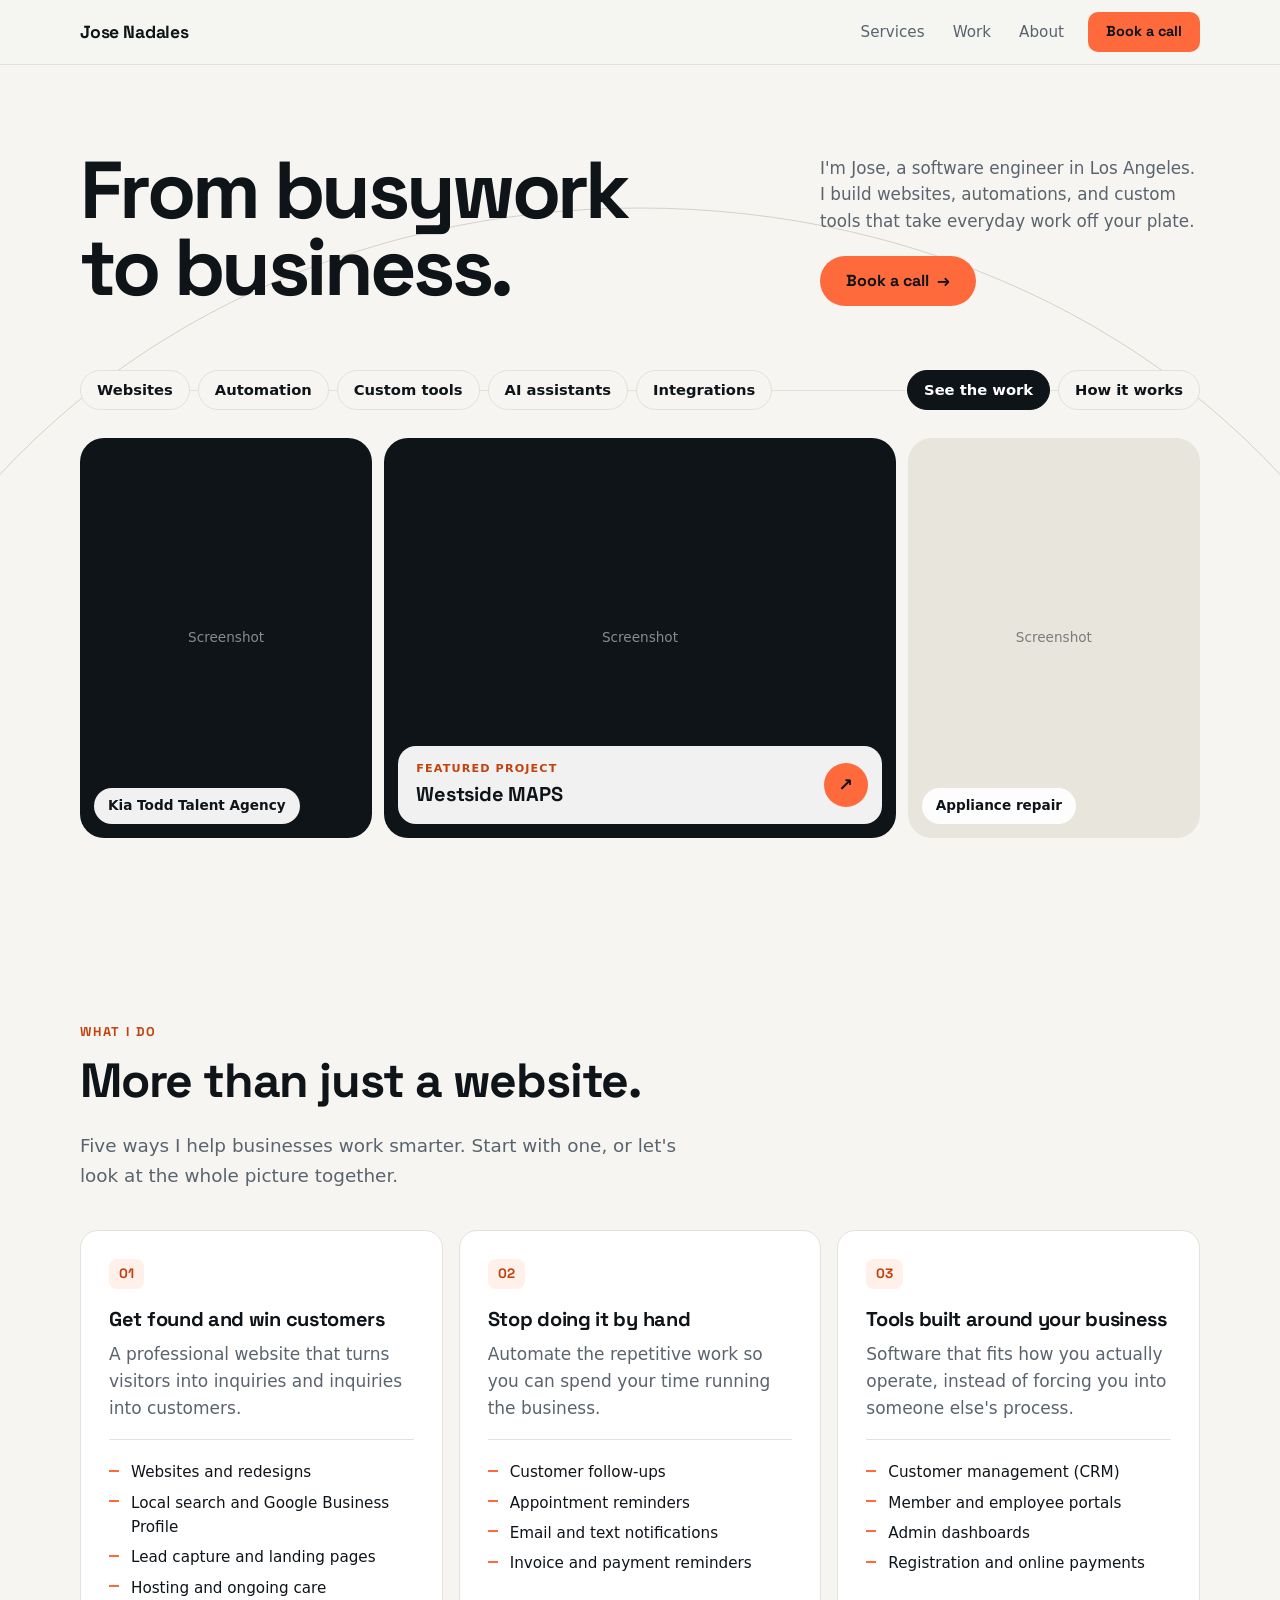
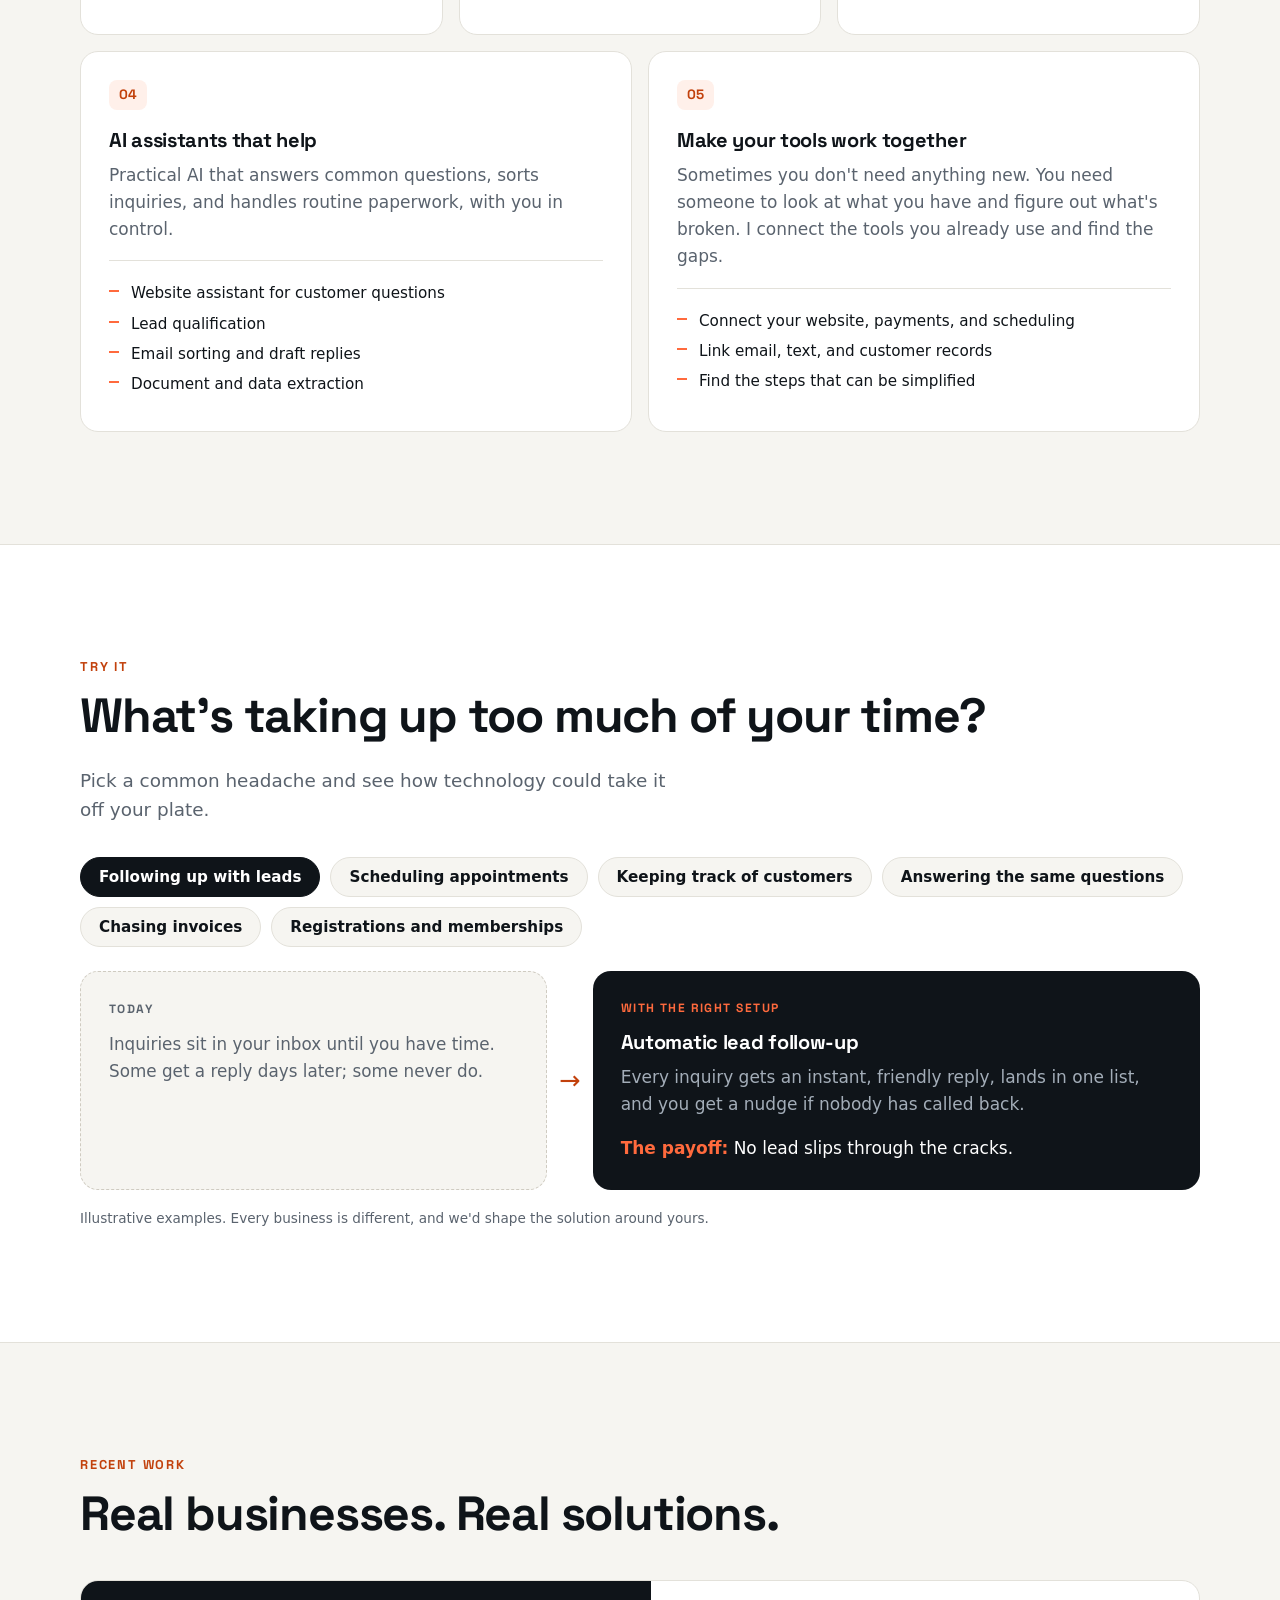
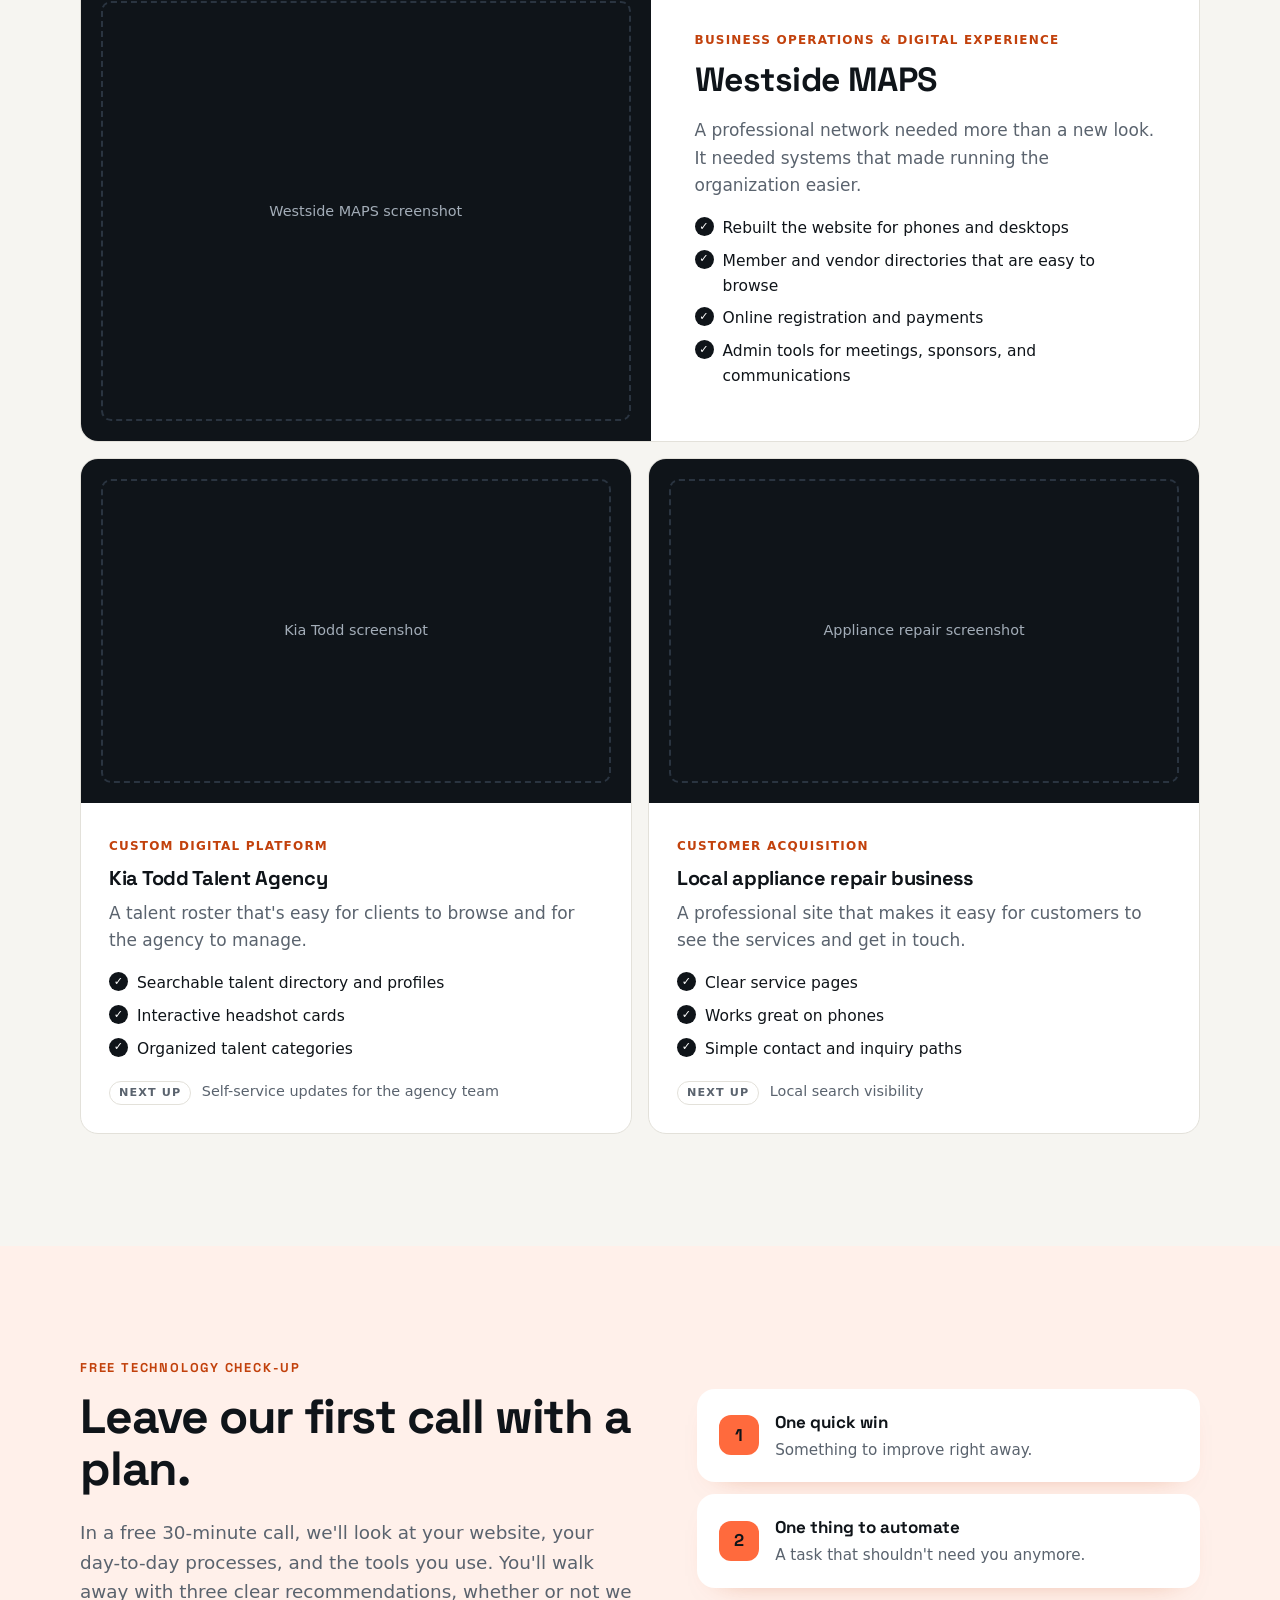
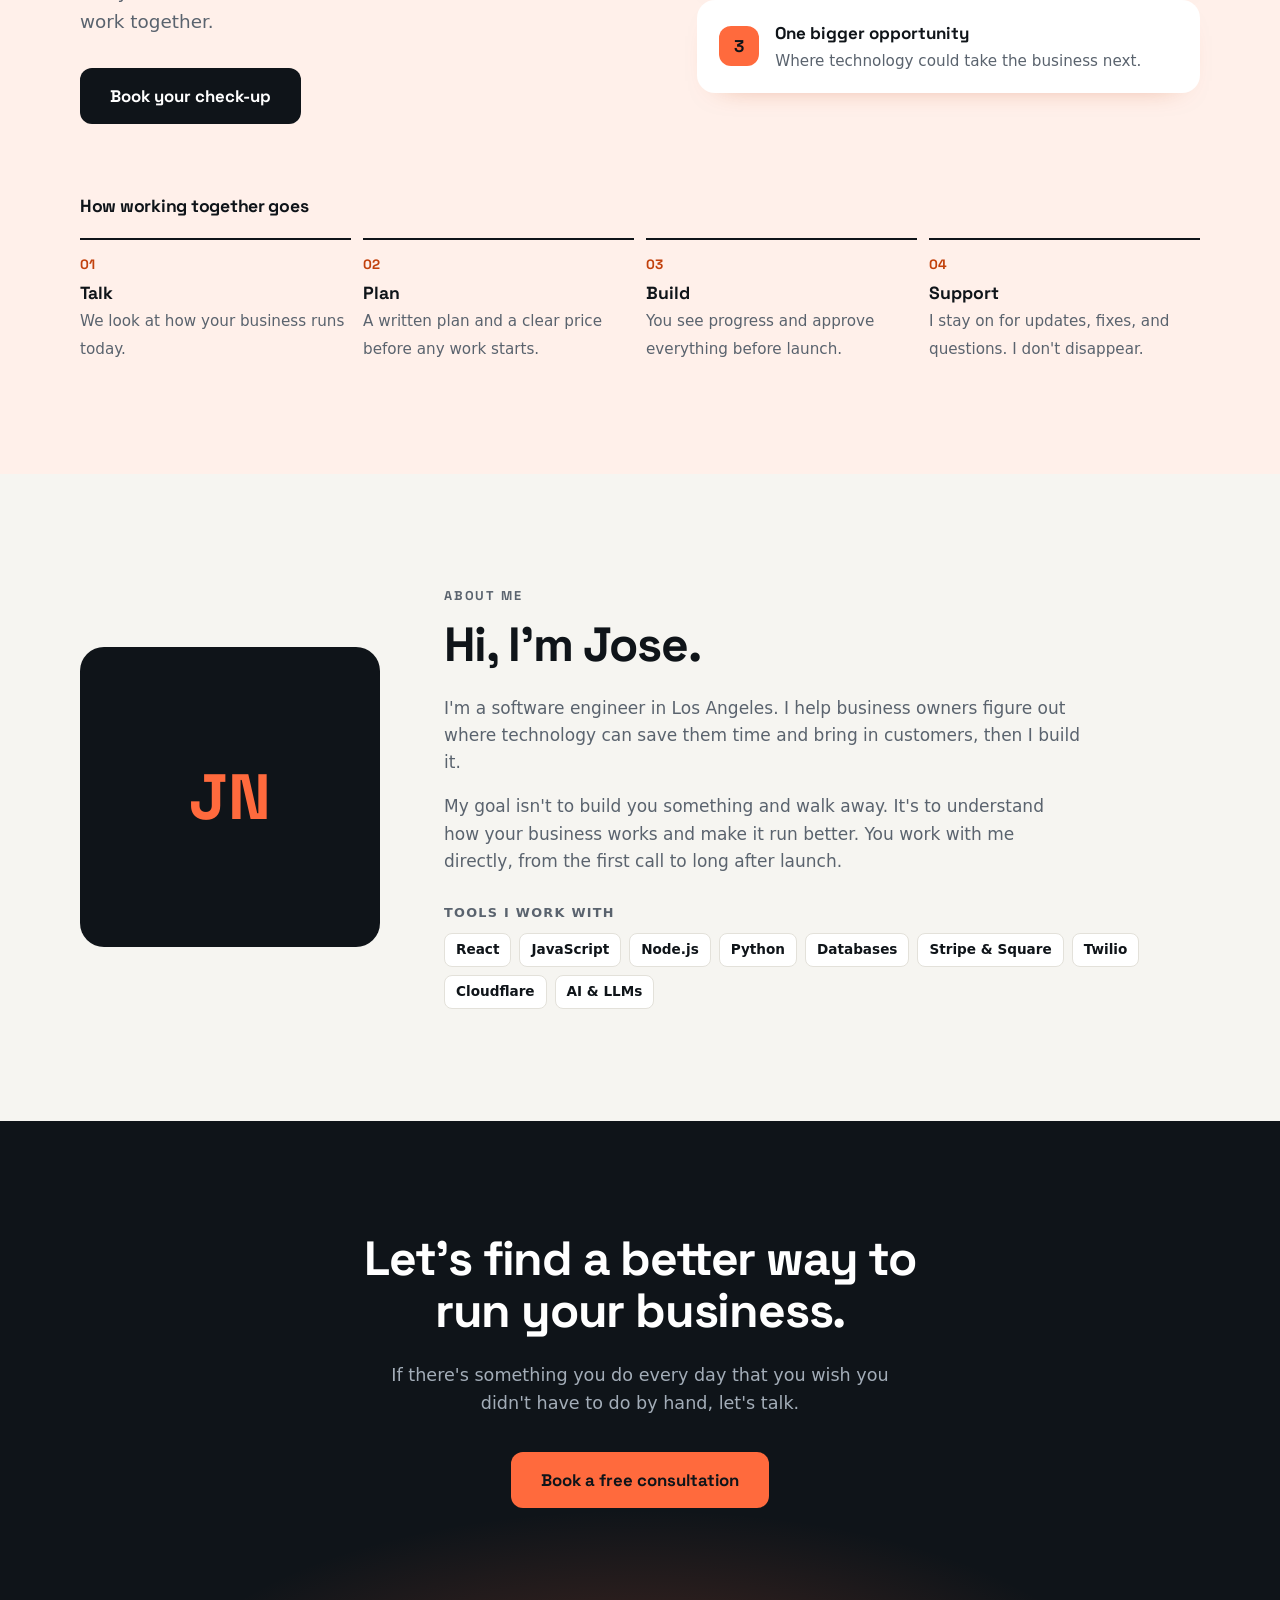
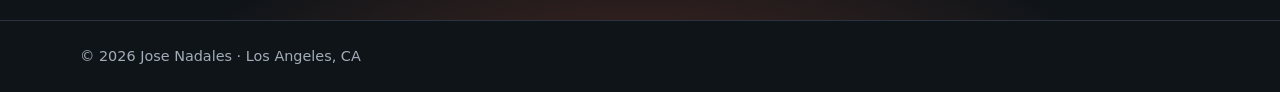
==== commit 4232b4ff: "update" ====
--- a/index.html
+++ b/index.html
@@ -37,6 +37,55 @@
 
 <main id="top">
 
+  <!-- Hero -->
+  <section class="hero">
+    <svg class="hero-arc" viewBox="0 0 1200 600" preserveAspectRatio="none" aria-hidden="true"><path d="M-80 600 C 220 20, 980 20, 1280 600" fill="none" stroke="currentColor" stroke-width="1" vector-effect="non-scaling-stroke"/></svg>
+    <div class="wrap">
+      <div class="hero-top">
+        <h1><span>From busywork</span><span>to business.</span></h1>
+        <div class="hero-side">
+          <p>I'm Jose, a software engineer in Los Angeles. I build websites, automations, and custom tools that take everyday work off your plate.</p>
+          <a class="btn btn-accent btn-pill" href="https://calendly.com/josenadales/chat-with-jose" data-calendly>Book a call <span aria-hidden="true">&rarr;</span></a>
+        </div>
+      </div>
+
+      <div class="hero-pills">
+        <nav class="pill-row" aria-label="Services">
+          <a class="tag-pill" href="#svc-web">Websites</a>
+          <a class="tag-pill" href="#svc-automation">Automation</a>
+          <a class="tag-pill" href="#svc-tools">Custom tools</a>
+          <a class="tag-pill" href="#svc-ai">AI assistants</a>
+          <a class="tag-pill" href="#svc-integrations">Integrations</a>
+        </nav>
+        <div class="pill-row">
+          <a class="tag-pill tag-pill-dark" href="#work">See the work</a>
+          <a class="tag-pill" href="#assessment">How it works</a>
+        </div>
+      </div>
+
+      <div class="hero-cards">
+        <a class="hcard" href="#case-kia">
+          <!-- <img src="images/kia-todd.webp" alt="" loading="lazy" decoding="async"> -->
+          <span class="hcard-ph">Screenshot</span>
+          <span class="hcard-label">Kia Todd Talent Agency</span>
+        </a>
+        <a class="hcard hcard-main" href="#case-westside">
+          <!-- <img src="images/westside-after.webp" alt="" decoding="async"> -->
+          <span class="hcard-ph">Screenshot</span>
+          <span class="hcard-caption">
+            <span><small>Featured project</small><strong>Westside MAPS</strong></span>
+            <span class="hcard-arrow" aria-hidden="true">&#8599;</span>
+          </span>
+        </a>
+        <a class="hcard hcard-light" href="#case-appliance">
+          <!-- <img src="images/appliance-repair.webp" alt="" loading="lazy" decoding="async"> -->
+          <span class="hcard-ph">Screenshot</span>
+          <span class="hcard-label">Appliance repair</span>
+        </a>
+      </div>
+    </div>
+  </section>
+
   <!-- Services -->
   <section id="services" class="services">
     <div class="wrap">
@@ -45,7 +94,7 @@
       <p class="lead lead-light">Five ways I help businesses work smarter. Start with one, or let's look at the whole picture together.</p>
 
       <div class="svc-grid">
-        <article class="svc">
+        <article class="svc" id="svc-web">
           <span class="svc-num">01</span>
           <h3>Get found and win customers</h3>
           <p>A professional website that turns visitors into inquiries and inquiries into customers.</p>
@@ -56,7 +105,7 @@
             <li>Hosting and ongoing care</li>
           </ul>
         </article>
-        <article class="svc">
+        <article class="svc" id="svc-automation">
           <span class="svc-num">02</span>
           <h3>Stop doing it by hand</h3>
           <p>Automate the repetitive work so you can spend your time running the business.</p>
@@ -67,7 +116,7 @@
             <li>Invoice and payment reminders</li>
           </ul>
         </article>
-        <article class="svc">
+        <article class="svc" id="svc-tools">
           <span class="svc-num">03</span>
           <h3>Tools built around your business</h3>
           <p>Software that fits how you actually operate, instead of forcing you into someone else's process.</p>
@@ -78,7 +127,7 @@
             <li>Registration and online payments</li>
           </ul>
         </article>
-        <article class="svc">
+        <article class="svc" id="svc-ai">
           <span class="svc-num">04</span>
           <h3>AI assistants that help</h3>
           <p>Practical AI that answers common questions, sorts inquiries, and handles routine paperwork, with you in control.</p>
@@ -89,7 +138,7 @@
             <li>Document and data extraction</li>
           </ul>
         </article>
-        <article class="svc svc-wide">
+        <article class="svc svc-wide" id="svc-integrations">
           <span class="svc-num">05</span>
           <h3>Make your tools work together</h3>
           <p>Sometimes you don't need anything new. You need someone to look at what you have and figure out what's broken. I connect the tools you already use and find the gaps.</p>
@@ -142,7 +191,7 @@
       <p class="eyebrow">Recent work</p>
       <h2>Real businesses. Real solutions.</h2>
 
-      <article class="case case-featured">
+      <article class="case case-featured" id="case-westside">
         <div class="case-media">
           <!-- Replace this placeholder with:
           <img src="images/westside-after.webp" alt="The new Westside MAPS website" width="1200" height="900" loading="lazy" decoding="async">
@@ -166,7 +215,7 @@
       </article>
 
       <div class="case-row">
-        <article class="case">
+        <article class="case" id="case-kia">
           <div class="case-media case-media-sm">
             <!-- <img src="images/kia-todd.webp" alt="Kia Todd Talent Agency website" width="1200" height="900" loading="lazy" decoding="async"> -->
             <div class="media-placeholder">Kia Todd screenshot</div>
@@ -184,7 +233,7 @@
           </div>
         </article>
 
-        <article class="case">
+        <article class="case" id="case-appliance">
           <div class="case-media case-media-sm">
             <!-- <img src="images/appliance-repair.webp" alt="Appliance repair business website" width="1200" height="900" loading="lazy" decoding="async"> -->
             <div class="media-placeholder">Appliance repair screenshot</div>
--- a/style.css
+++ b/style.css
@@ -52,15 +52,57 @@
 .btn-dark:hover{background:var(--dark-2)}
 
 /* ===== Header ===== */
-.site-header{position:sticky;top:0;z-index:20;background:rgba(15,20,25,.88);backdrop-filter:blur(10px);-webkit-backdrop-filter:blur(10px);border-bottom:1px solid var(--dark-line);color:#fff}
+.site-header{position:sticky;top:0;z-index:20;background:rgba(246,245,241,.9);backdrop-filter:blur(10px);-webkit-backdrop-filter:blur(10px);border-bottom:1px solid var(--line);color:var(--ink)}
 .header-inner{display:flex;align-items:center;gap:24px;height:64px}
 .brand{font-family:var(--display);font-weight:700;font-size:1.1rem;text-decoration:none;letter-spacing:-.01em}
 .nav{display:none;gap:28px;margin-left:auto;font-size:.95rem}
-.nav a{text-decoration:none;color:var(--dark-muted)}
-.nav a:hover{color:#fff}
+.nav a{text-decoration:none;color:var(--muted)}
+.nav a:hover{color:var(--ink)}
 .site-header .btn{margin-left:auto}
 @media (min-width:760px){.nav{display:flex}.site-header .btn{margin-left:0}}
 body:has(.calendly-overlay) .site-header{visibility:hidden}
+
+/* ===== Hero ===== */
+.hero{position:relative;overflow:hidden;padding:48px 0 56px}
+@media (min-width:900px){.hero{padding:88px 0 72px}}
+.hero-arc{display:none;position:absolute;left:0;top:0;width:100%;height:520px;color:#d6d2c8;pointer-events:none}
+@media (min-width:900px){.hero-arc{display:block}}
+.hero .wrap{position:relative}
+.hero-top{display:grid;gap:24px;align-items:end}
+@media (min-width:900px){.hero-top{grid-template-columns:1.8fr 1fr;gap:56px}}
+.hero h1 span{display:block;white-space:nowrap}
+.hero h1{font-size:clamp(2.5rem,6.3vw,5.4rem);line-height:.95;letter-spacing:-.045em;margin:0}
+.hero-side p{color:var(--muted);font-size:1.05rem;max-width:25rem;margin-bottom:1.25em}
+.btn-pill{border-radius:999px;gap:.5em}
+
+.hero-pills{position:relative;display:flex;justify-content:space-between;gap:8px;margin:36px -20px 24px;padding:0 20px;overflow-x:auto;scrollbar-width:none}
+.hero-pills::-webkit-scrollbar{display:none}
+@media (min-width:900px){.hero-pills{margin:64px 0 28px;padding:0;overflow:visible}.hero-pills::before{content:"";position:absolute;left:0;right:0;top:50%;height:1px;background:var(--line)}}
+.pill-row{position:relative;display:flex;gap:8px;flex:none}
+.tag-pill{flex:none;white-space:nowrap;display:inline-flex;align-items:center;min-height:40px;padding:0 16px;border-radius:999px;background:var(--bg);border:1px solid var(--line);font-size:.92rem;font-weight:600;text-decoration:none;transition:border-color .15s}
+.tag-pill:hover{border-color:var(--ink)}
+.tag-pill:focus-visible{outline:3px solid var(--accent);outline-offset:2px}
+.tag-pill-dark{background:var(--ink);border-color:var(--ink);color:#fff}
+
+.hero-cards{display:flex;gap:12px;overflow-x:auto;scroll-snap-type:x mandatory;margin:0 -20px;padding:0 20px 6px;scrollbar-width:none}
+.hero-cards::-webkit-scrollbar{display:none}
+.hcard{position:relative;flex:0 0 80%;scroll-snap-align:center;aspect-ratio:4/5;border-radius:24px;overflow:hidden;text-decoration:none;background:var(--dark);color:#fff}
+.hcard-main{order:-1}
+.hcard-light{background:#e8e5dd;color:var(--ink)}
+@media (min-width:900px){
+  .hero-cards{display:grid;grid-template-columns:1fr 1.75fr 1fr;overflow:visible;margin:0;padding:0}
+  .hcard{aspect-ratio:auto;height:400px}
+  .hcard-main{order:0}
+}
+.hcard img{position:absolute;inset:0;width:100%;height:100%;object-fit:cover;object-position:top}
+.hcard-ph{position:absolute;inset:0;display:grid;place-items:center;font-size:.85rem;opacity:.5}
+.hcard-label{position:absolute;left:14px;bottom:14px;background:rgba(255,255,255,.94);color:var(--ink);border-radius:999px;padding:7px 14px;font-size:.85rem;font-weight:600}
+.hcard-caption{position:absolute;left:14px;right:14px;bottom:14px;display:flex;align-items:center;justify-content:space-between;gap:12px;background:rgba(255,255,255,.94);color:var(--ink);border-radius:18px;padding:14px 14px 14px 18px}
+.hcard-caption small{display:block;font-size:.7rem;font-weight:700;text-transform:uppercase;letter-spacing:.1em;color:var(--accent-text)}
+.hcard-caption strong{font-family:var(--display);font-size:1.25rem;letter-spacing:-.01em}
+.hcard-arrow{flex:none;width:44px;height:44px;border-radius:50%;background:var(--accent);display:grid;place-items:center;font-size:1.1rem;font-weight:700;transition:transform .2s}
+.hcard:hover .hcard-arrow{transform:rotate(45deg)}
+.hcard:focus-visible{outline:3px solid var(--accent);outline-offset:3px}
 
 /* ===== Services ===== */
 .svc-grid{display:grid;gap:16px;margin-top:40px}
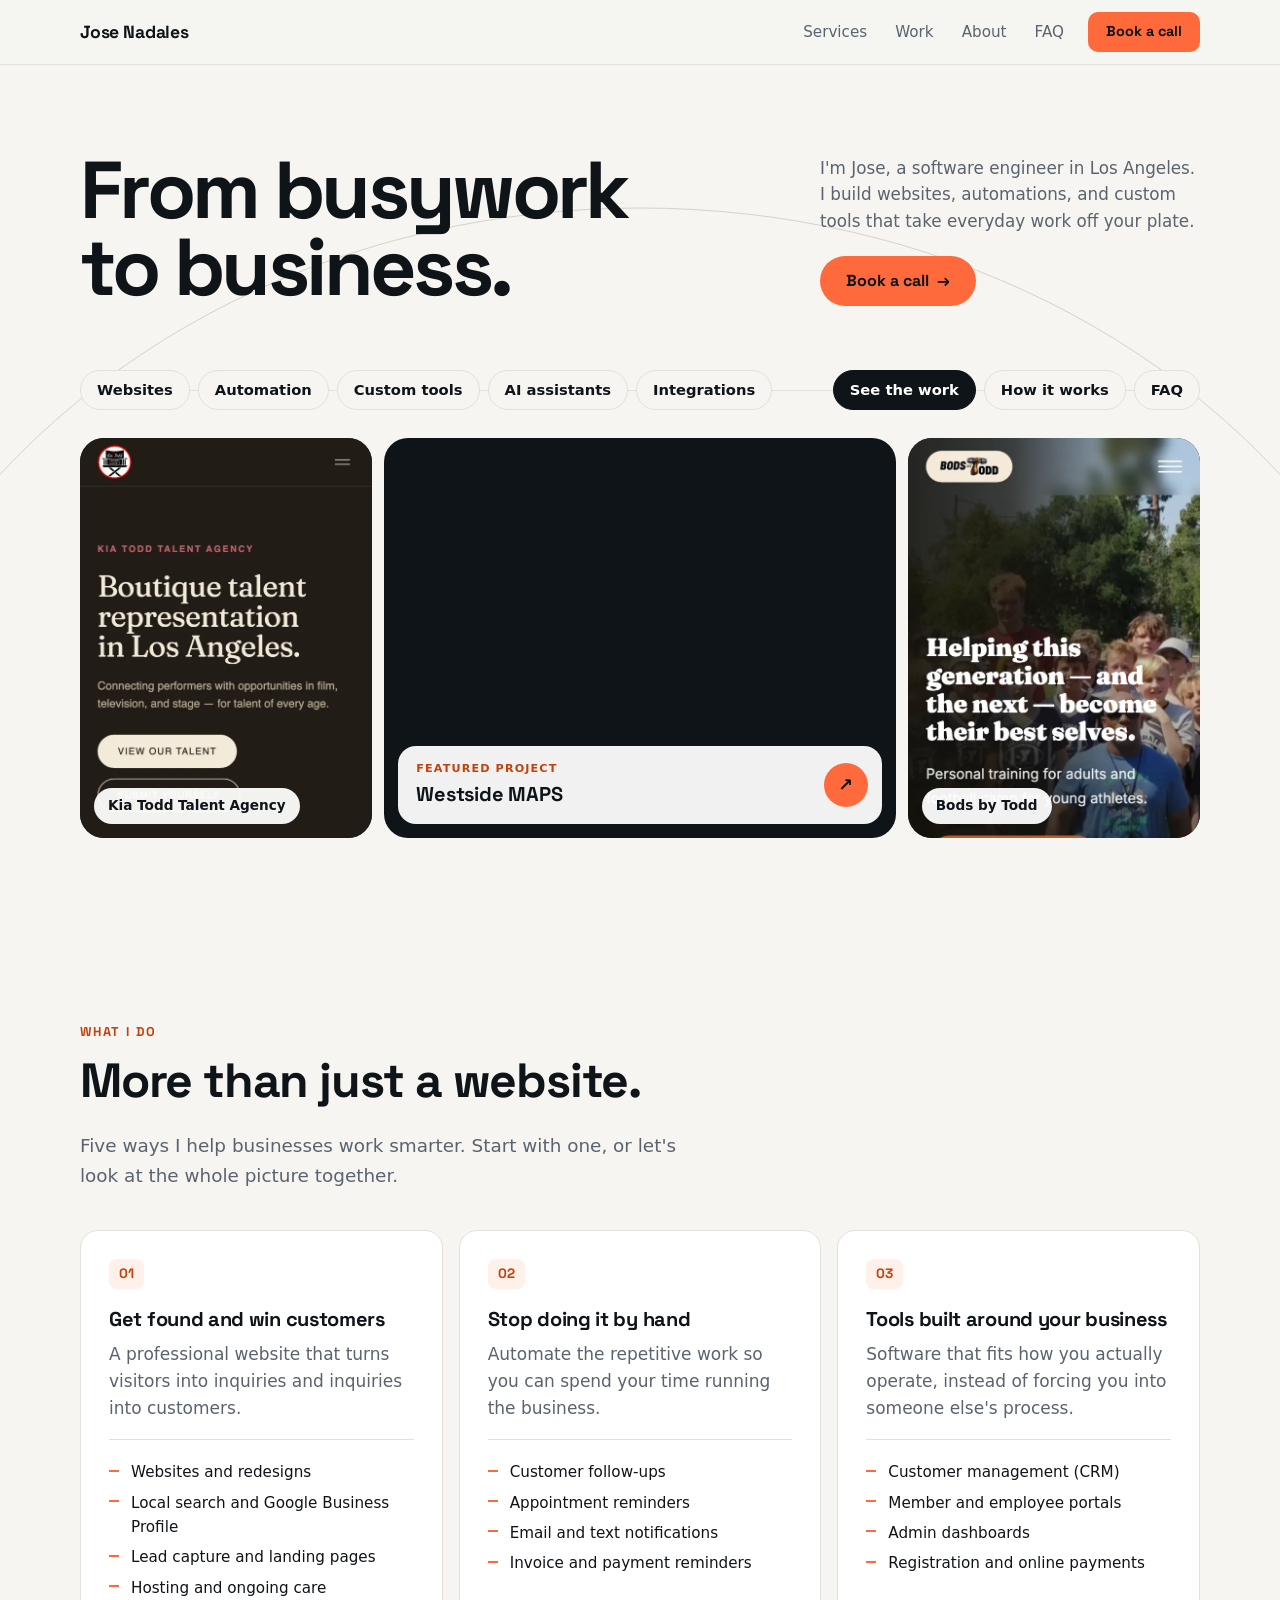
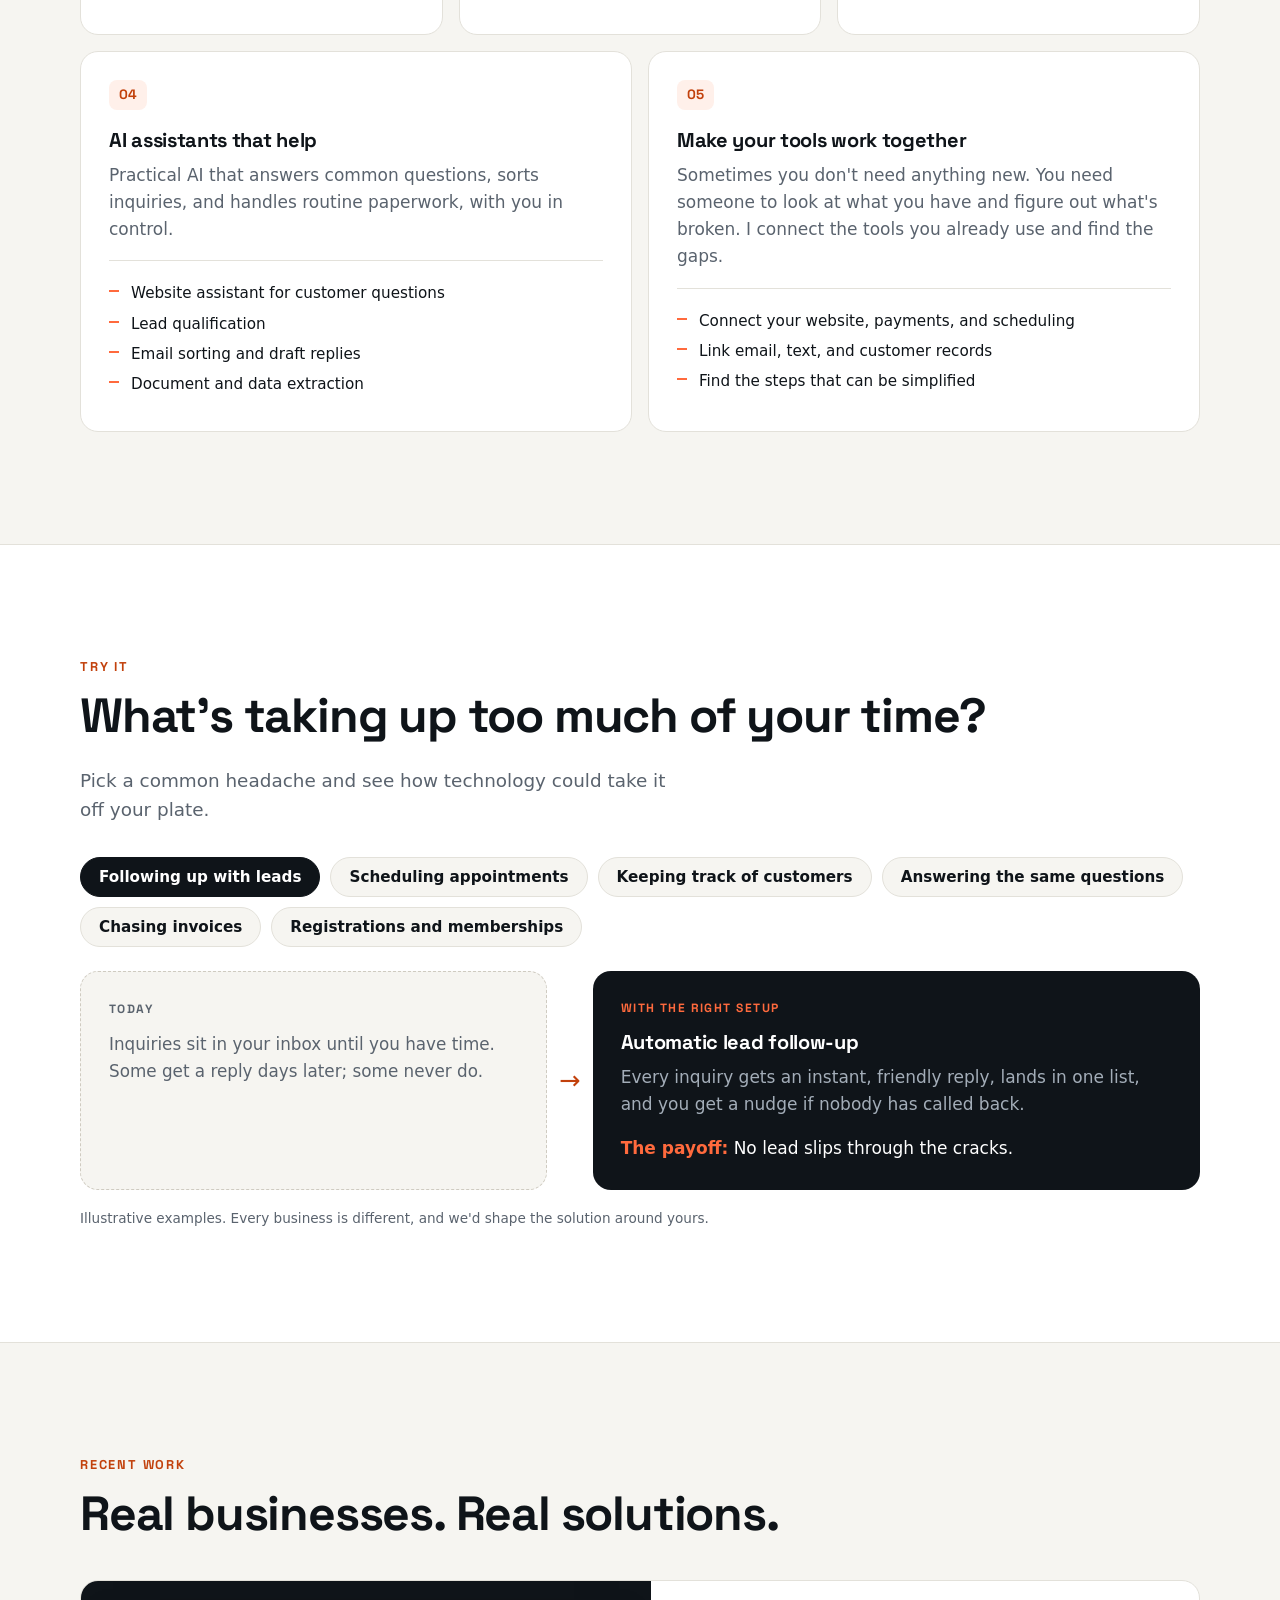
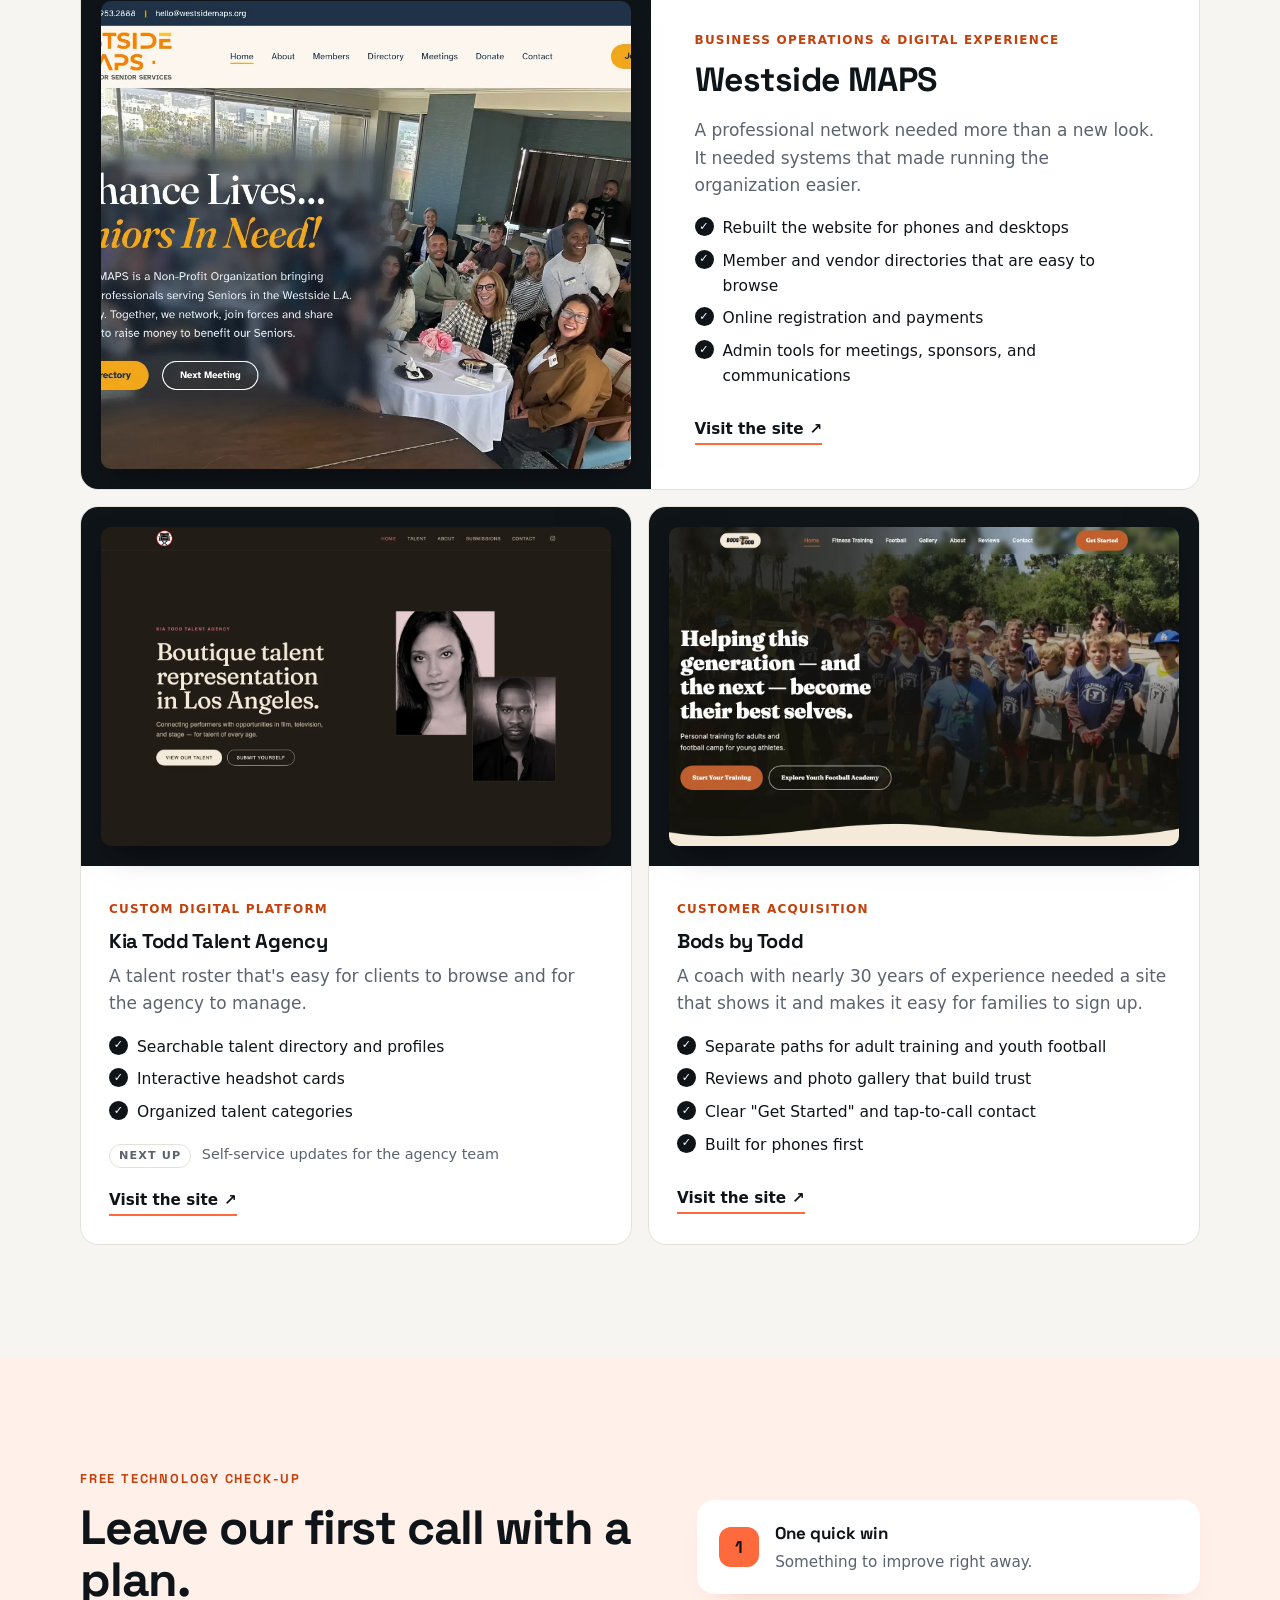
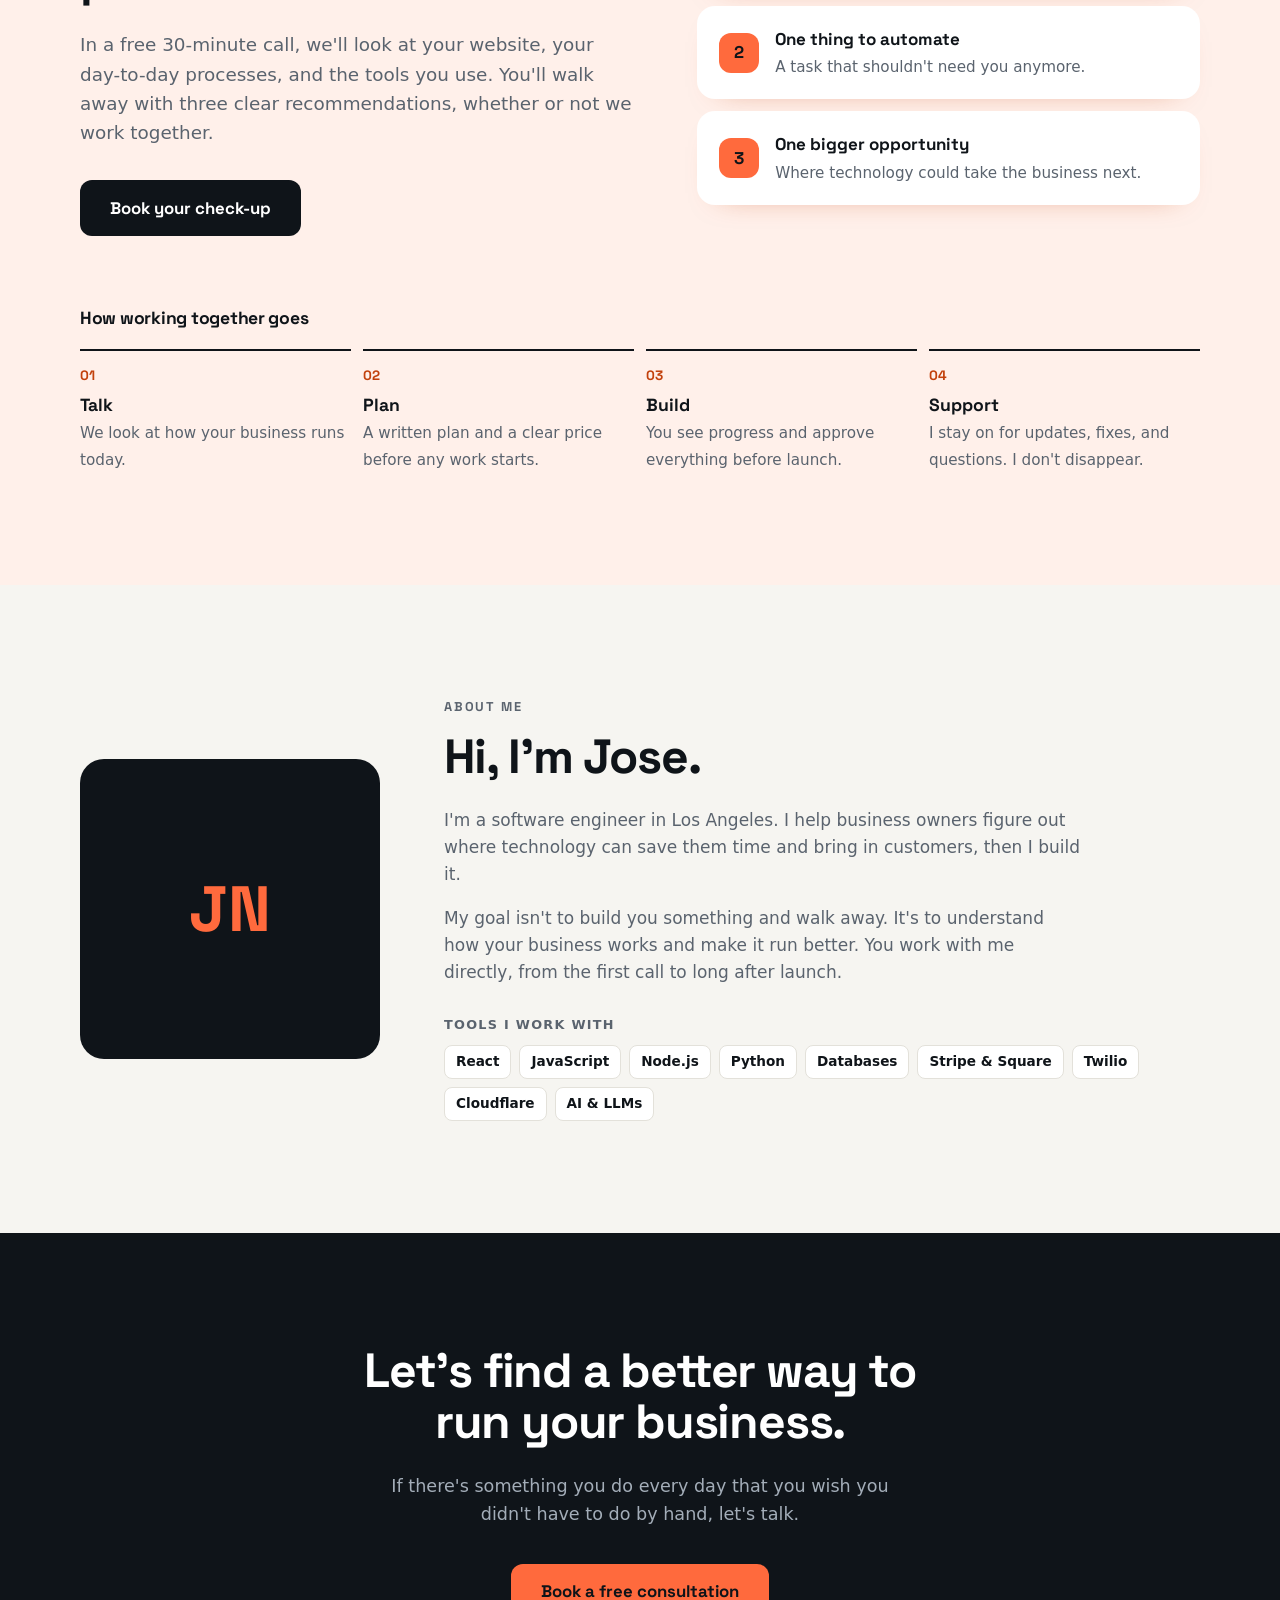
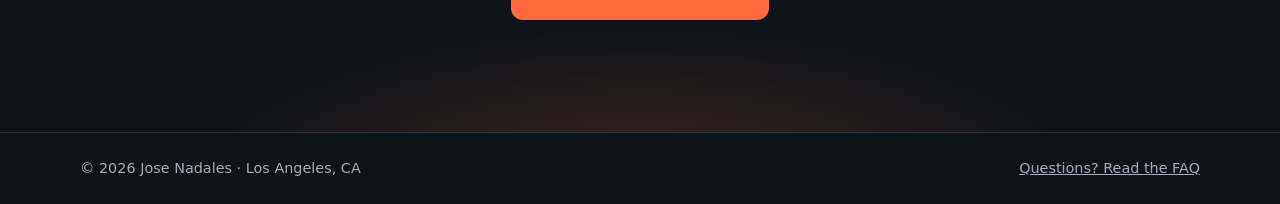
==== commit b792fa56: "testing images" ====
--- a/index.html
+++ b/index.html
@@ -18,8 +18,8 @@
 <link rel="preconnect" href="https://fonts.gstatic.com" crossorigin>
 <link rel="preconnect" href="https://assets.calendly.com">
 <link href="https://fonts.googleapis.com/css2?family=Space+Grotesk:wght@500;700&display=swap" rel="stylesheet">
-<link rel="stylesheet" href="style.css">
-<script src="script.js" defer></script>
+<link rel="stylesheet" href="style.css?v=5">
+<script src="script.js?v=5" defer></script>
 </head>
 <body>
 
@@ -30,6 +30,7 @@
       <a href="#services">Services</a>
       <a href="#work">Work</a>
       <a href="#about">About</a>
+      <a href="faq.html">FAQ</a>
     </nav>
     <a class="btn btn-accent btn-sm" href="https://calendly.com/josenadales/chat-with-jose" data-calendly>Book a call</a>
   </div>
@@ -39,7 +40,7 @@
 
   <!-- Hero -->
   <section class="hero">
-    <svg class="hero-arc" viewBox="0 0 1200 600" preserveAspectRatio="none" aria-hidden="true"><path d="M-80 600 C 220 20, 980 20, 1280 600" fill="none" stroke="currentColor" stroke-width="1" vector-effect="non-scaling-stroke"/></svg>
+    <svg class="hero-arc" viewBox="0 0 1200 600" preserveAspectRatio="none" aria-hidden="true"><path d="M-80 600 C 220 20, 980 20, 1280 600" fill="none" stroke="#d6d2c8" stroke-width="1" vector-effect="non-scaling-stroke"/></svg>
     <div class="wrap">
       <div class="hero-top">
         <h1><span>From busywork</span><span>to business.</span></h1>
@@ -60,27 +61,28 @@
         <div class="pill-row">
           <a class="tag-pill tag-pill-dark" href="#work">See the work</a>
           <a class="tag-pill" href="#assessment">How it works</a>
+          <a class="tag-pill" href="faq.html">FAQ</a>
         </div>
       </div>
 
       <div class="hero-cards">
         <a class="hcard" href="#case-kia">
-          <!-- <img src="images/kia-todd.webp" alt="" loading="lazy" decoding="async"> -->
-          <span class="hcard-ph">Screenshot</span>
+          <img src="images/kia-mobile.webp" alt="" width="600" height="1298" decoding="async">
           <span class="hcard-label">Kia Todd Talent Agency</span>
         </a>
         <a class="hcard hcard-main" href="#case-westside">
-          <!-- <img src="images/westside-after.webp" alt="" decoding="async"> -->
-          <span class="hcard-ph">Screenshot</span>
+          <picture>
+            <source media="(max-width:899px)" srcset="images/westside-mobile.webp">
+            <img src="images/westside-desktop.webp" alt="" width="1440" height="835" decoding="async" fetchpriority="high">
+          </picture>
           <span class="hcard-caption">
             <span><small>Featured project</small><strong>Westside MAPS</strong></span>
             <span class="hcard-arrow" aria-hidden="true">&#8599;</span>
           </span>
         </a>
-        <a class="hcard hcard-light" href="#case-appliance">
-          <!-- <img src="images/appliance-repair.webp" alt="" loading="lazy" decoding="async"> -->
-          <span class="hcard-ph">Screenshot</span>
-          <span class="hcard-label">Appliance repair</span>
+        <a class="hcard" href="#case-bods">
+          <img src="images/bods-mobile.webp" alt="" width="600" height="1298" decoding="async">
+          <span class="hcard-label">Bods by Todd</span>
         </a>
       </div>
     </div>
@@ -193,10 +195,7 @@
 
       <article class="case case-featured" id="case-westside">
         <div class="case-media">
-          <!-- Replace this placeholder with:
-          <img src="images/westside-after.webp" alt="The new Westside MAPS website" width="1200" height="900" loading="lazy" decoding="async">
-          -->
-          <div class="media-placeholder">Westside MAPS screenshot</div>
+          <img src="images/westside-desktop.webp" alt="Westside MAPS home page" width="1440" height="835" loading="lazy" decoding="async">
         </div>
         <div class="case-body">
           <span class="tag">Business operations &amp; digital experience</span>
@@ -208,6 +207,7 @@
             <li>Online registration and payments</li>
             <li>Admin tools for meetings, sponsors, and communications</li>
           </ul>
+          <a class="visit" href="https://westsidemaps.pages.dev/" target="_blank" rel="noopener">Visit the site <span aria-hidden="true">&#8599;</span></a>
           <!-- Add a committee quote once you have one:
           <blockquote>"Quote goes here." <cite>Name, Westside MAPS</cite></blockquote>
           -->
@@ -217,8 +217,7 @@
       <div class="case-row">
         <article class="case" id="case-kia">
           <div class="case-media case-media-sm">
-            <!-- <img src="images/kia-todd.webp" alt="Kia Todd Talent Agency website" width="1200" height="900" loading="lazy" decoding="async"> -->
-            <div class="media-placeholder">Kia Todd screenshot</div>
+            <img src="images/kia-desktop.webp" alt="Kia Todd Talent Agency home page" width="1440" height="900" loading="lazy" decoding="async">
           </div>
           <div class="case-body">
             <span class="tag">Custom digital platform</span>
@@ -230,24 +229,25 @@
               <li>Organized talent categories</li>
             </ul>
             <p class="planned"><span>Next up</span> Self-service updates for the agency team</p>
+            <a class="visit" href="https://nadoodles.github.io/kiatoddtalentagency/index.html" target="_blank" rel="noopener">Visit the site <span aria-hidden="true">&#8599;</span></a>
           </div>
         </article>
 
-        <article class="case" id="case-appliance">
+        <article class="case" id="case-bods">
           <div class="case-media case-media-sm">
-            <!-- <img src="images/appliance-repair.webp" alt="Appliance repair business website" width="1200" height="900" loading="lazy" decoding="async"> -->
-            <div class="media-placeholder">Appliance repair screenshot</div>
+            <img src="images/bods-desktop.webp" alt="Bods by Todd home page" width="1440" height="900" loading="lazy" decoding="async">
           </div>
           <div class="case-body">
             <span class="tag">Customer acquisition</span>
-            <h3>Local appliance repair business</h3>
-            <p>A professional site that makes it easy for customers to see the services and get in touch.</p>
+            <h3>Bods by Todd</h3>
+            <p>A coach with nearly 30 years of experience needed a site that shows it and makes it easy for families to sign up.</p>
             <ul class="delivered">
-              <li>Clear service pages</li>
-              <li>Works great on phones</li>
-              <li>Simple contact and inquiry paths</li>
+              <li>Separate paths for adult training and youth football</li>
+              <li>Reviews and photo gallery that build trust</li>
+              <li>Clear "Get Started" and tap-to-call contact</li>
+              <li>Built for phones first</li>
             </ul>
-            <p class="planned"><span>Next up</span> Local search visibility</p>
+            <a class="visit" href="https://coachbodsbytodd.com/" target="_blank" rel="noopener">Visit the site <span aria-hidden="true">&#8599;</span></a>
           </div>
         </article>
       </div>
@@ -319,6 +319,7 @@
 <footer class="site-footer">
   <div class="wrap footer-inner">
     <span>© 2026 Jose Nadales · Los Angeles, CA</span>
+    <a href="faq.html">Questions? Read the FAQ</a>
     <!-- Add your engineering portfolio link for recruiters:
     <a href="https://github.com/your-username">Engineering work</a>
     -->
--- a/style.css
+++ b/style.css
@@ -88,6 +88,7 @@
 .hero-cards::-webkit-scrollbar{display:none}
 .hcard{position:relative;flex:0 0 80%;scroll-snap-align:center;aspect-ratio:4/5;border-radius:24px;overflow:hidden;text-decoration:none;background:var(--dark);color:#fff}
 .hcard-main{order:-1}
+.hcard-main img{object-position:left top}
 .hcard-light{background:#e8e5dd;color:var(--ink)}
 @media (min-width:900px){
   .hero-cards{display:grid;grid-template-columns:1fr 1.75fr 1fr;overflow:visible;margin:0;padding:0}
@@ -162,6 +163,10 @@
 blockquote{margin:24px 0 0;padding-left:18px;border-left:3px solid var(--accent);font-family:var(--display);font-size:1.15rem}
 blockquote cite{display:block;margin-top:8px;font:normal .9rem var(--sans);color:var(--muted)}
 
+.visit{display:inline-flex;align-items:center;gap:6px;margin-top:20px;font-weight:700;font-size:.95rem;color:var(--ink);text-decoration:none;border-bottom:2px solid var(--accent);padding-bottom:2px}
+.visit:hover{color:var(--accent-text)}
+.case-media img{box-shadow:0 12px 30px -12px rgba(0,0,0,.6)}
+
 /* ===== Assessment + process ===== */
 .assess{background:var(--accent-soft)}
 .assess-grid{display:grid;gap:40px;align-items:center}
@@ -203,3 +208,29 @@
 .site-footer{background:var(--dark);color:var(--dark-muted);border-top:1px solid var(--dark-line);padding:24px 0;font-size:.9rem}
 .footer-inner{display:flex;flex-wrap:wrap;gap:8px 24px;justify-content:space-between}
 .site-footer a{color:var(--dark-muted)}
+
+/* ===== FAQ page ===== */
+.faq-hero{padding:56px 0 24px}
+@media (min-width:900px){.faq-hero{padding:88px 0 32px}}
+.faq-hero h1{font-size:clamp(2.6rem,7vw,4.6rem);letter-spacing:-.04em;line-height:.98}
+.back{display:inline-flex;gap:6px;margin-bottom:28px;font-size:.95rem;font-weight:600;color:var(--muted);text-decoration:none}
+.back:hover{color:var(--ink)}
+.faq-body{padding-top:24px}
+.faq-grid{display:grid;gap:32px}
+@media (min-width:900px){.faq-grid{grid-template-columns:220px 1fr;gap:64px;align-items:start}}
+.faq-toc{display:flex;gap:8px;overflow-x:auto;scrollbar-width:none;margin:0 -20px;padding:0 20px}
+.faq-toc::-webkit-scrollbar{display:none}
+.faq-toc a{flex:none;white-space:nowrap;display:inline-flex;align-items:center;min-height:40px;padding:0 16px;border-radius:999px;border:1px solid var(--line);background:var(--bg);font-size:.92rem;font-weight:600;text-decoration:none}
+.faq-toc a:hover{border-color:var(--ink)}
+@media (min-width:900px){.faq-toc{position:sticky;top:96px;flex-direction:column;margin:0;padding:0}.faq-toc a{border:0;background:none;padding:0;min-height:36px;color:var(--muted)}.faq-toc a:hover{color:var(--ink)}}
+.faq-group{scroll-margin-top:88px;margin-bottom:48px}
+.faq-group h2{font-size:1.5rem;margin-bottom:16px}
+.faq-group details{background:var(--surface);border:1px solid var(--line);border-radius:14px;margin-bottom:10px;transition:border-color .15s}
+.faq-group details[open]{border-color:var(--ink)}
+.faq-group summary{list-style:none;cursor:pointer;display:flex;justify-content:space-between;align-items:center;gap:16px;padding:18px 20px;font-family:var(--display);font-weight:700;font-size:1.05rem}
+.faq-group summary::-webkit-details-marker{display:none}
+.faq-group summary::after{content:"+";flex:none;width:30px;height:30px;border-radius:50%;background:var(--accent-soft);color:var(--accent-text);display:grid;place-items:center;font-size:1.2rem;transition:transform .2s}
+.faq-group details[open] summary::after{transform:rotate(45deg)}
+.faq-group summary:focus-visible{outline:3px solid var(--accent);outline-offset:2px;border-radius:14px}
+.faq-group details p{margin:0;padding:0 20px 20px;color:var(--muted)}
+.nav a[aria-current="page"]{color:var(--ink)}
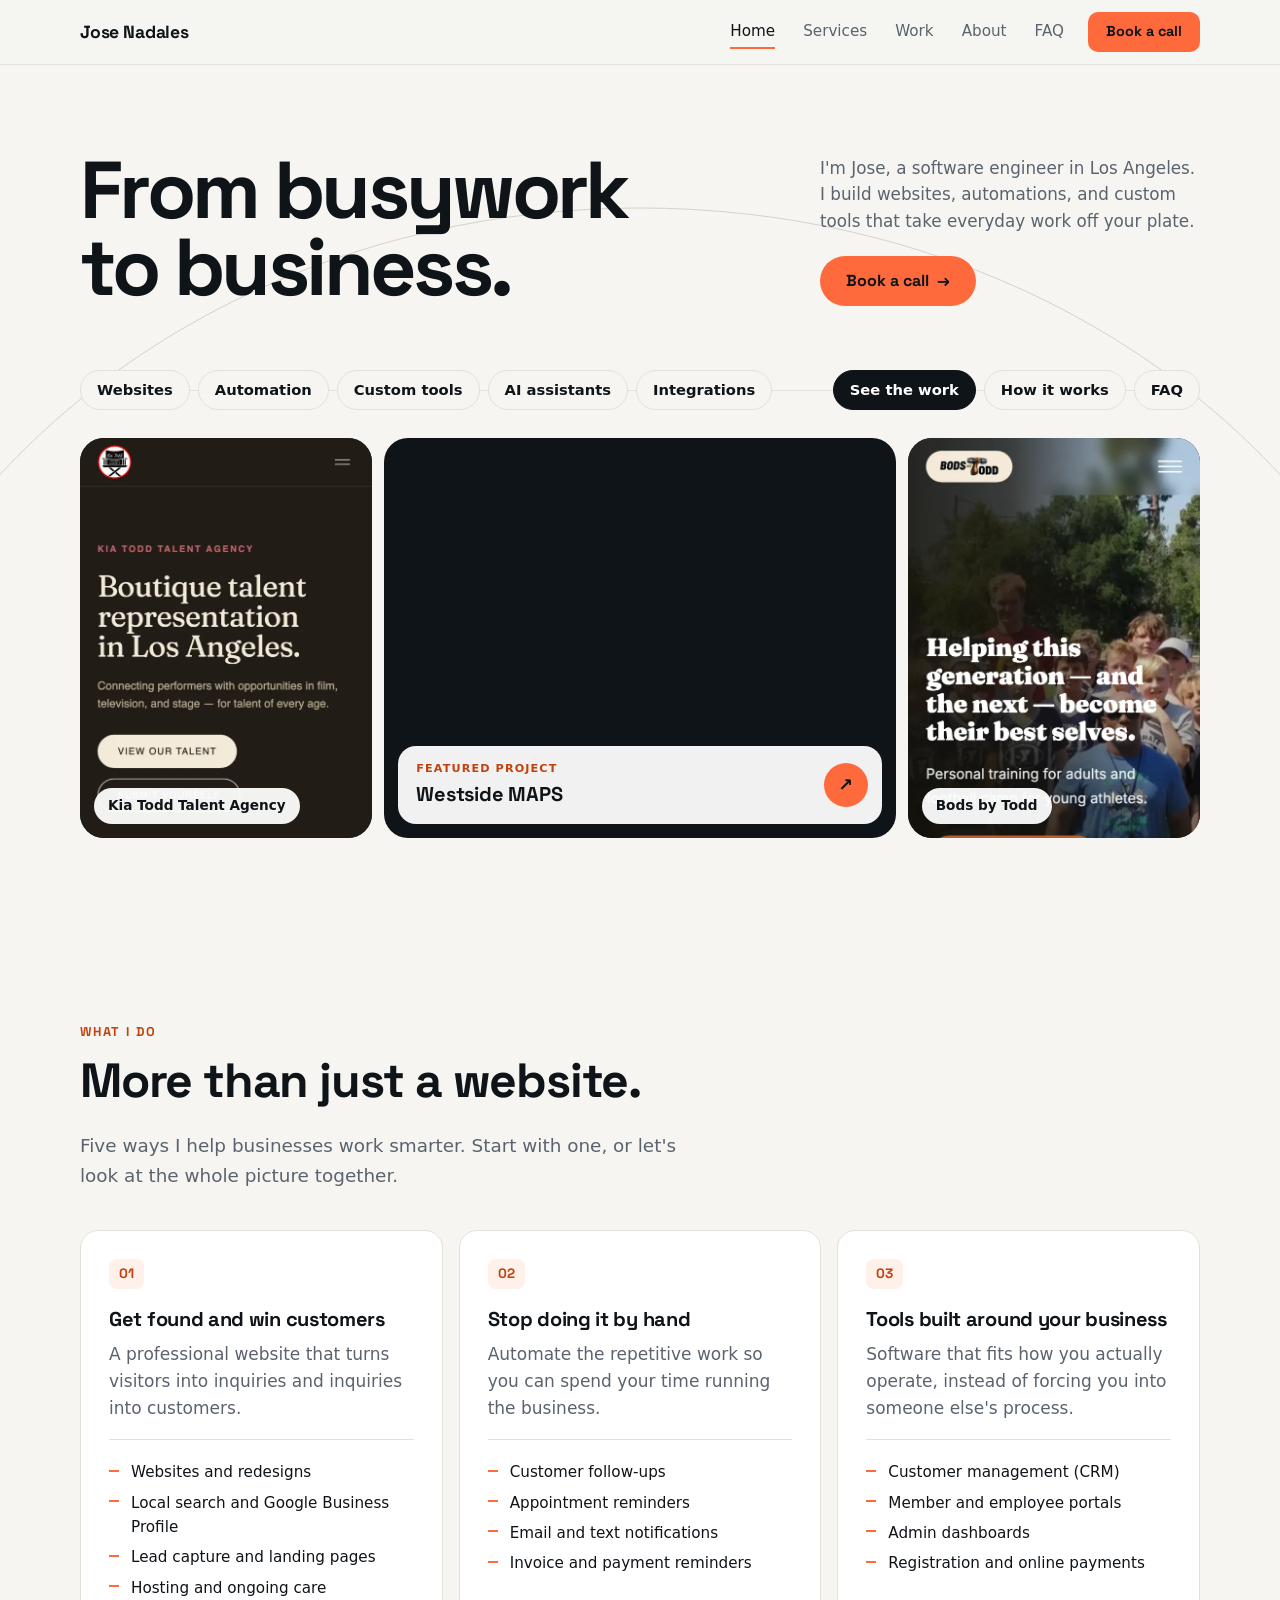
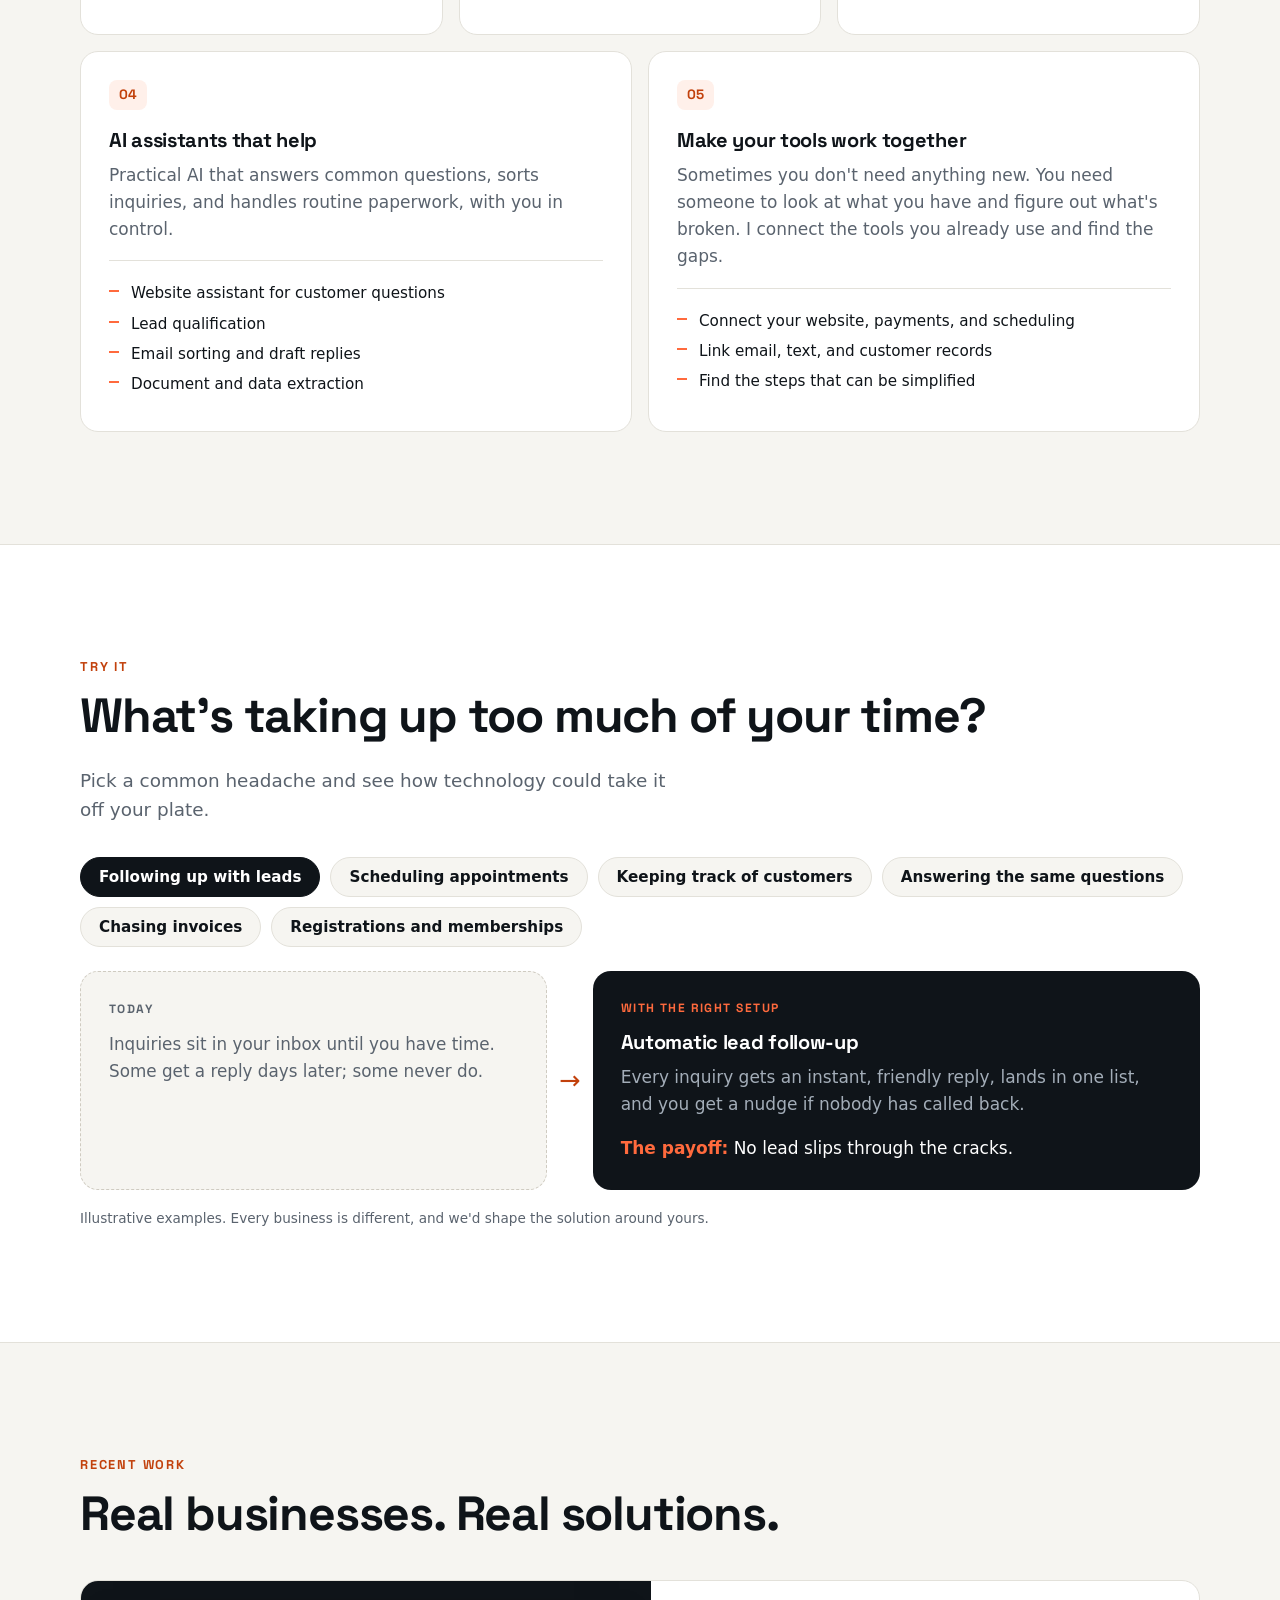
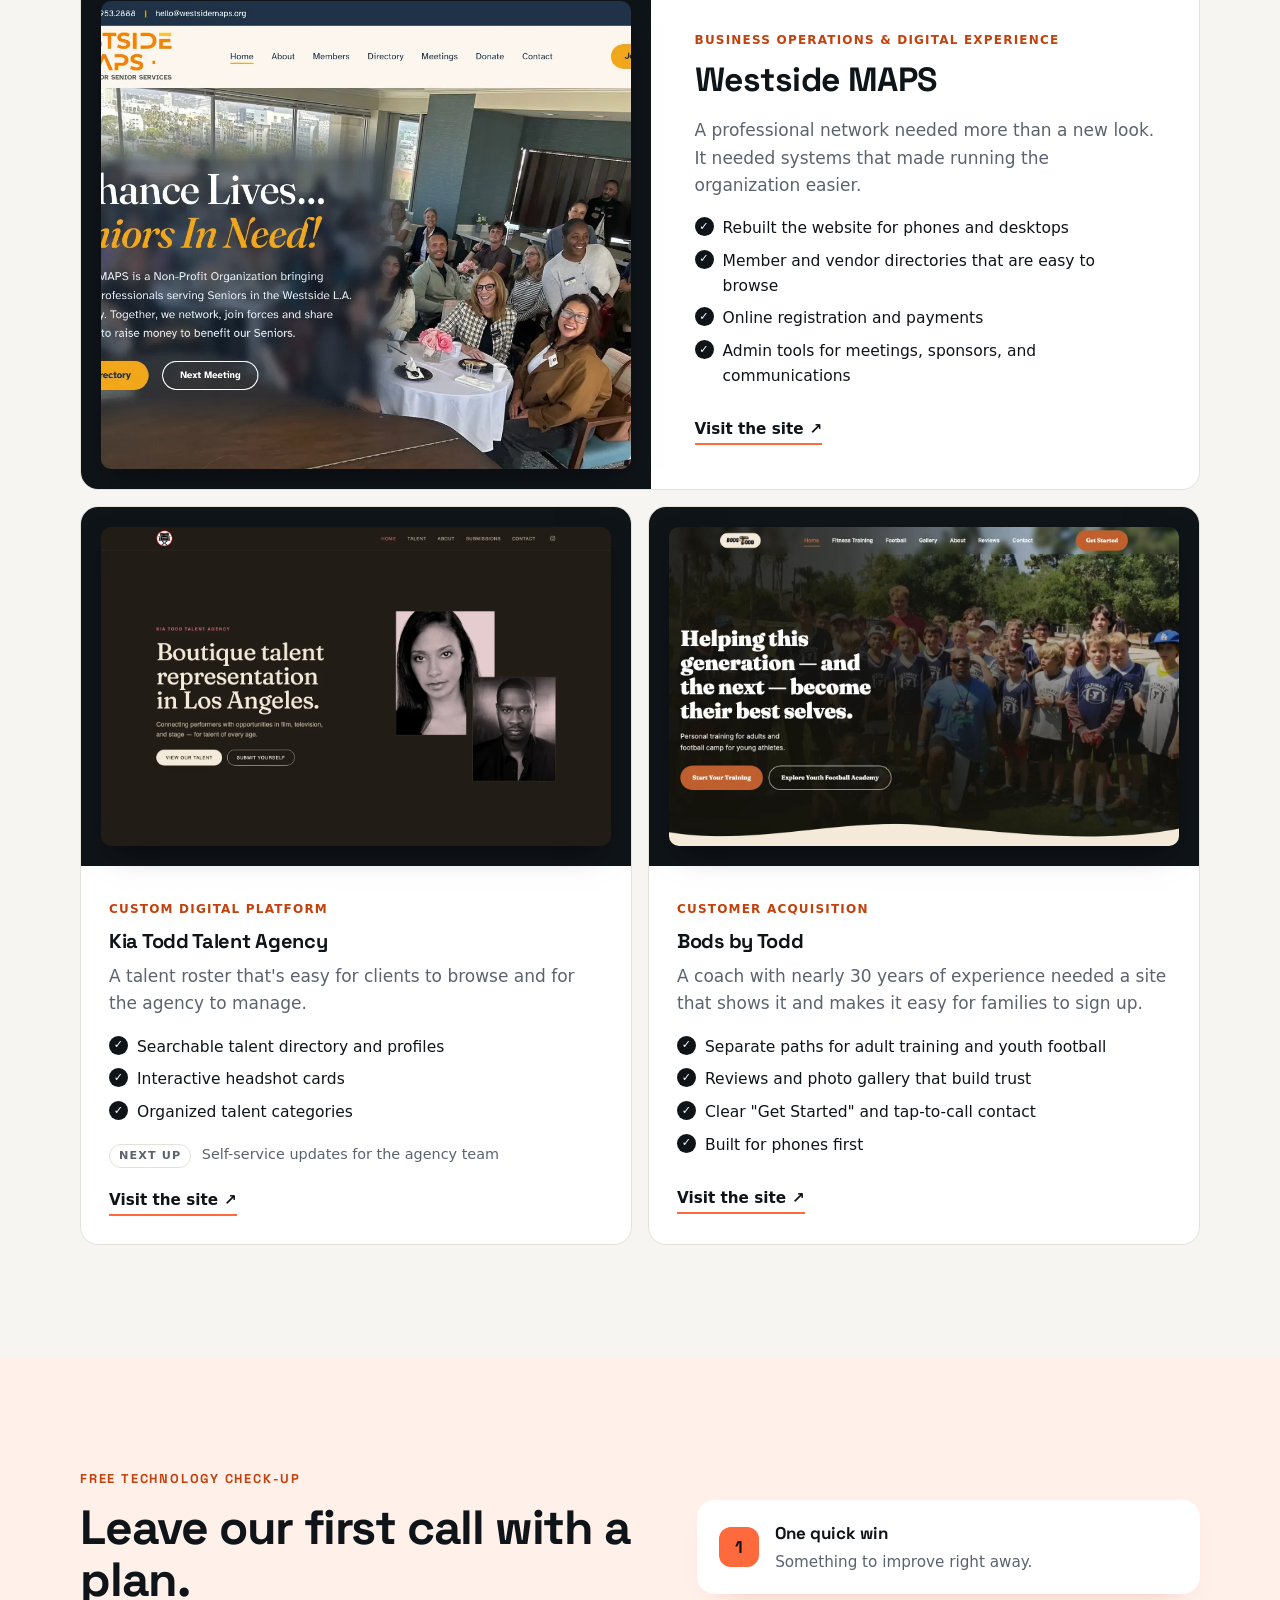
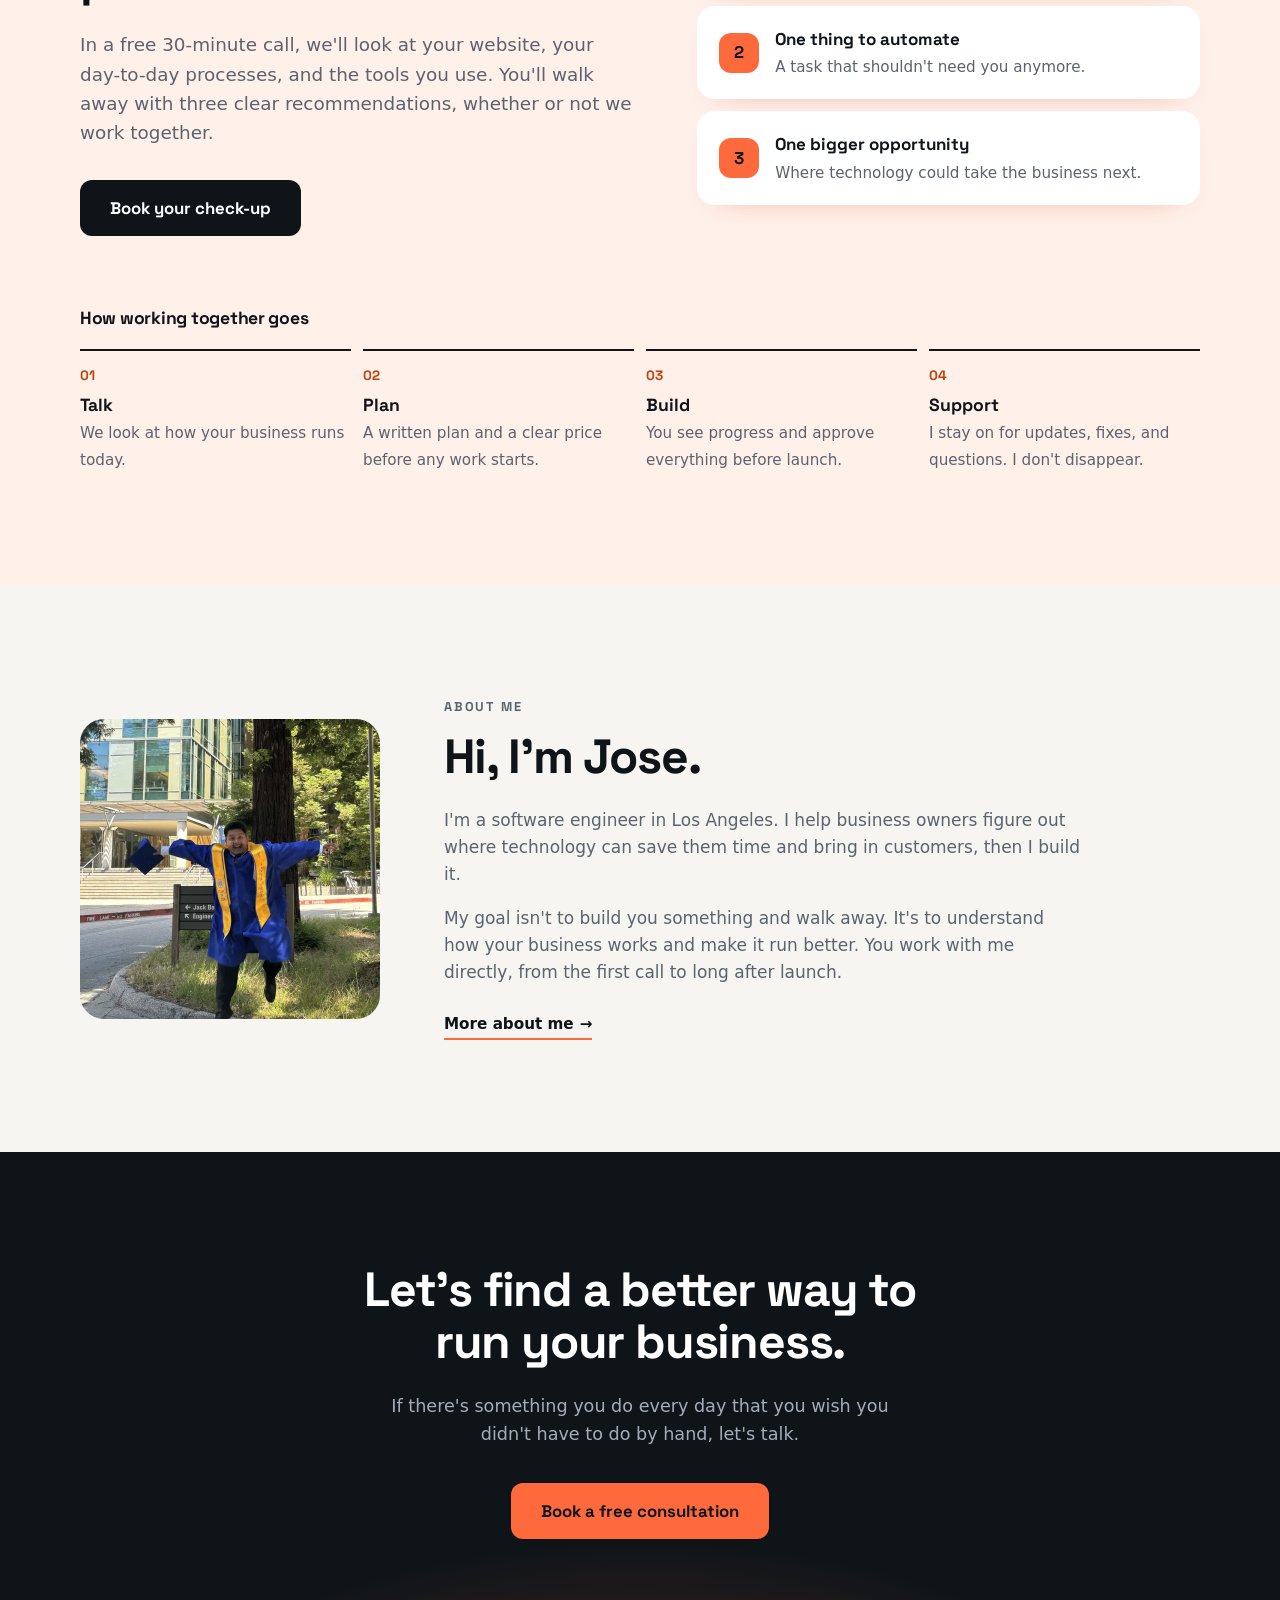
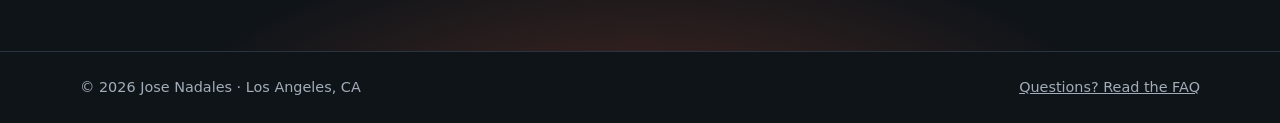
==== commit cd743653: "quick update with about page," ====
--- a/index.html
+++ b/index.html
@@ -18,8 +18,8 @@
 <link rel="preconnect" href="https://fonts.gstatic.com" crossorigin>
 <link rel="preconnect" href="https://assets.calendly.com">
 <link href="https://fonts.googleapis.com/css2?family=Space+Grotesk:wght@500;700&display=swap" rel="stylesheet">
-<link rel="stylesheet" href="style.css?v=5">
-<script src="script.js?v=5" defer></script>
+<link rel="stylesheet" href="style.css?v=6">
+<script src="script.js?v=6" defer></script>
 </head>
 <body>
 
@@ -27,9 +27,10 @@
   <div class="wrap header-inner">
     <a class="brand" href="#top">Jose Nadales</a>
     <nav class="nav" aria-label="Main">
+      <a href="index.html" aria-current="page">Home</a>
       <a href="#services">Services</a>
       <a href="#work">Work</a>
-      <a href="#about">About</a>
+      <a href="about.html">About</a>
       <a href="faq.html">FAQ</a>
     </nav>
     <a class="btn btn-accent btn-sm" href="https://calendly.com/josenadales/chat-with-jose" data-calendly>Book a call</a>
@@ -285,22 +286,14 @@
   <section id="about" class="about">
     <div class="wrap about-grid">
       <div class="portrait">
-        <!-- Replace the initials with your photo:
-        <img src="images/jose.webp" alt="Jose Nadales" width="480" height="480" loading="lazy" decoding="async">
-        -->
-        <span aria-hidden="true">JN</span>
+        <img src="images/jose-square.webp" alt="Jose Nadales celebrating graduation at UC Santa Cruz" width="600" height="600" loading="lazy" decoding="async">
       </div>
       <div>
         <p class="eyebrow">About me</p>
         <h2>Hi, I'm Jose.</h2>
         <p>I'm a software engineer in Los Angeles. I help business owners figure out where technology can save them time and bring in customers, then I build it.</p>
         <p>My goal isn't to build you something and walk away. It's to understand how your business works and make it run better. You work with me directly, from the first call to long after launch.</p>
-        <div class="stack">
-          <span class="stack-label">Tools I work with</span>
-          <ul>
-            <li>React</li><li>JavaScript</li><li>Node.js</li><li>Python</li><li>Databases</li><li>Stripe &amp; Square</li><li>Twilio</li><li>Cloudflare</li><li>AI &amp; LLMs</li>
-          </ul>
-        </div>
+        <a class="visit" href="about.html">More about me <span aria-hidden="true">&rarr;</span></a>
       </div>
     </div>
   </section>
--- a/style.css
+++ b/style.css
@@ -32,7 +32,8 @@
 p{margin:0 0 1em}
 ul,ol{margin:0;padding:0;list-style:none}
 .wrap{max-width:1160px;margin:0 auto;padding:0 20px}
-section{padding:80px 0;scroll-margin-top:64px}
+section{padding:80px 0;scroll-margin-top:112px}
+@media (min-width:760px){section{scroll-margin-top:64px}}
 @media (min-width:900px){section{padding:112px 0}}
 
 .eyebrow{font-family:var(--display);font-size:.8rem;font-weight:700;text-transform:uppercase;letter-spacing:.14em;color:var(--accent-text);margin-bottom:1em}
@@ -55,11 +56,19 @@
 .site-header{position:sticky;top:0;z-index:20;background:rgba(246,245,241,.9);backdrop-filter:blur(10px);-webkit-backdrop-filter:blur(10px);border-bottom:1px solid var(--line);color:var(--ink)}
 .header-inner{display:flex;align-items:center;gap:24px;height:64px}
 .brand{font-family:var(--display);font-weight:700;font-size:1.1rem;text-decoration:none;letter-spacing:-.01em}
-.nav{display:none;gap:28px;margin-left:auto;font-size:.95rem}
-.nav a{text-decoration:none;color:var(--muted)}
+/* Tabs: a scrollable second row on phones, inline on wider screens */
+.header-inner{flex-wrap:wrap;row-gap:0}
+.nav{order:3;flex:1 0 100%;display:flex;gap:22px;height:44px;align-items:center;overflow-x:auto;scrollbar-width:none;margin:0 -20px;padding:0 20px;border-top:1px solid var(--line);font-size:.95rem}
+.nav::-webkit-scrollbar{display:none}
+.nav a{flex:none;text-decoration:none;color:var(--muted);padding:4px 0;border-bottom:2px solid transparent}
 .nav a:hover{color:var(--ink)}
+.nav a[aria-current="page"]{color:var(--ink);border-bottom-color:var(--accent)}
 .site-header .btn{margin-left:auto}
-@media (min-width:760px){.nav{display:flex}.site-header .btn{margin-left:0}}
+@media (min-width:760px){
+  .header-inner{flex-wrap:nowrap}
+  .nav{order:0;flex:0 1 auto;height:auto;margin:0 0 0 auto;padding:0;border-top:0;overflow:visible;gap:28px}
+  .site-header .btn{margin-left:0}
+}
 body:has(.calendly-overlay) .site-header{visibility:hidden}
 
 /* ===== Hero ===== */
@@ -233,4 +242,40 @@
 .faq-group details[open] summary::after{transform:rotate(45deg)}
 .faq-group summary:focus-visible{outline:3px solid var(--accent);outline-offset:2px;border-radius:14px}
 .faq-group details p{margin:0;padding:0 20px 20px;color:var(--muted)}
-.nav a[aria-current="page"]{color:var(--ink)}
+
+/* ===== About page ===== */
+.about .visit{margin-top:8px}
+.about-hero{padding:48px 0 64px}
+@media (min-width:900px){.about-hero{padding:80px 0 96px}}
+.about-hero-grid{display:grid;gap:40px;align-items:center}
+@media (min-width:900px){.about-hero-grid{grid-template-columns:1.1fr 1fr;gap:72px}}
+.about-hero h1{font-size:clamp(2.8rem,8vw,5rem);letter-spacing:-.04em;line-height:.98}
+.about-hero .lead{margin-bottom:1.5em}
+.facts{display:grid;gap:10px;margin:0 0 32px;padding:20px 0;border-top:1px solid var(--line);border-bottom:1px solid var(--line)}
+.facts li{display:grid;grid-template-columns:110px 1fr;gap:12px;font-size:.98rem}
+.facts li > span:first-child{font-size:.75rem;font-weight:700;text-transform:uppercase;letter-spacing:.1em;color:var(--muted);padding-top:3px}
+.about-photo{margin:0;position:relative}
+.about-photo img{width:100%;aspect-ratio:3/4;object-fit:cover;object-position:center;border-radius:28px;max-height:680px}
+.about-photo figcaption{position:absolute;left:16px;bottom:16px;background:rgba(255,255,255,.94);border-radius:999px;padding:7px 14px;font-size:.85rem;font-weight:600}
+.about-section{padding:64px 0;border-top:1px solid var(--line)}
+@media (min-width:900px){.about-section{padding:88px 0}}
+.about-section-alt{background:var(--surface)}
+.about-cols{display:grid;gap:20px}
+@media (min-width:900px){.about-cols{grid-template-columns:280px 1fr;gap:64px}}
+.about-cols h2{font-size:clamp(1.6rem,4vw,2.1rem)}
+.prose p{font-size:1.08rem;color:var(--muted);max-width:42rem}
+.timeline li{display:grid;grid-template-columns:90px 1fr;gap:16px;padding:18px 0;border-bottom:1px solid var(--line)}
+.timeline li:first-child{padding-top:0}
+.timeline li:last-child{border-bottom:0}
+.tl-when{font-family:var(--display);font-weight:700;color:var(--accent-text);font-size:.95rem;padding-top:2px}
+.timeline strong{display:block;font-family:var(--display);font-size:1.1rem}
+.timeline p{margin:4px 0 0;color:var(--muted);font-size:.97rem}
+.values{display:grid;gap:12px}
+@media (min-width:640px){.values{grid-template-columns:1fr 1fr}}
+.values li{background:var(--surface);border:1px solid var(--line);border-radius:var(--radius);padding:22px}
+.values strong{display:block;font-family:var(--display);font-size:1.1rem;margin-bottom:4px}
+.values span{color:var(--muted);font-size:.97rem}
+.about-section .stack{margin-top:0}
+
+/* Placeholder text you still need to replace (remove class="todo" once filled in) */
+.todo{outline:2px dashed var(--accent);outline-offset:3px;border-radius:4px;background:var(--accent-soft)}
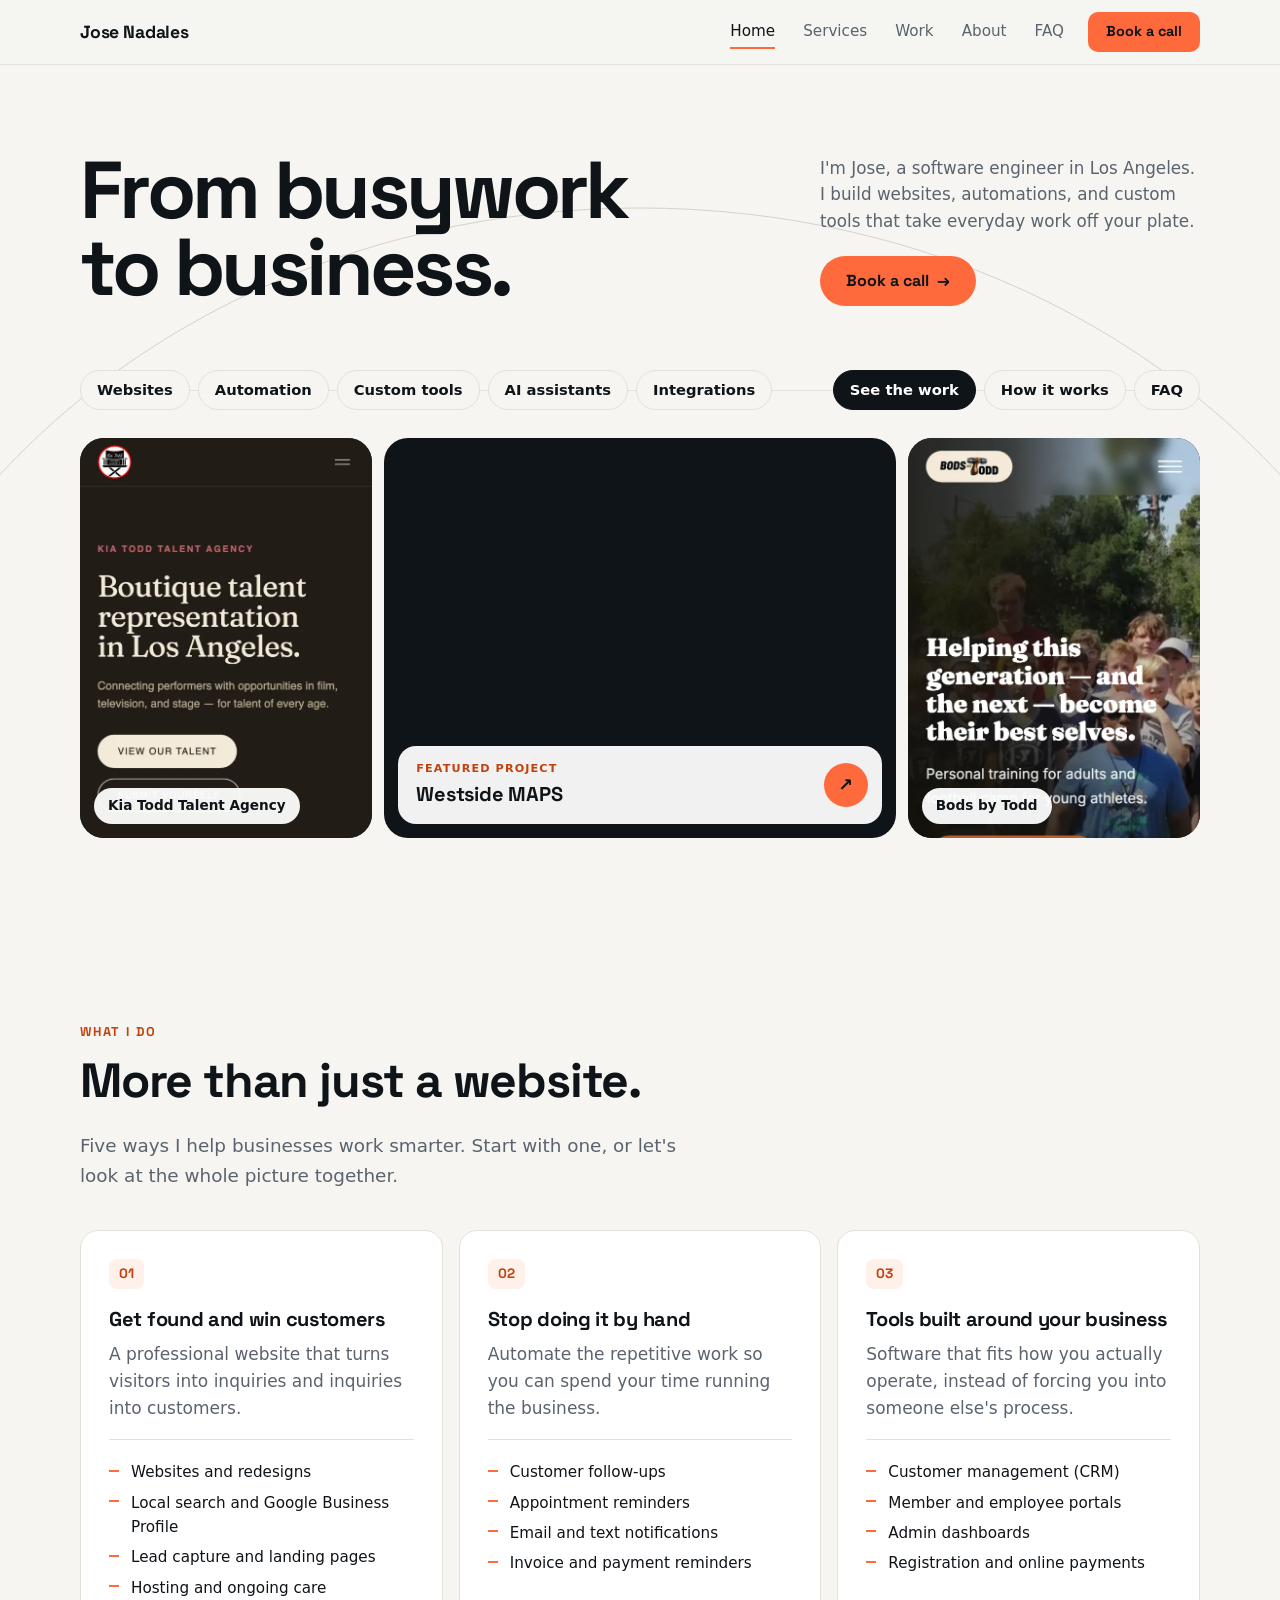
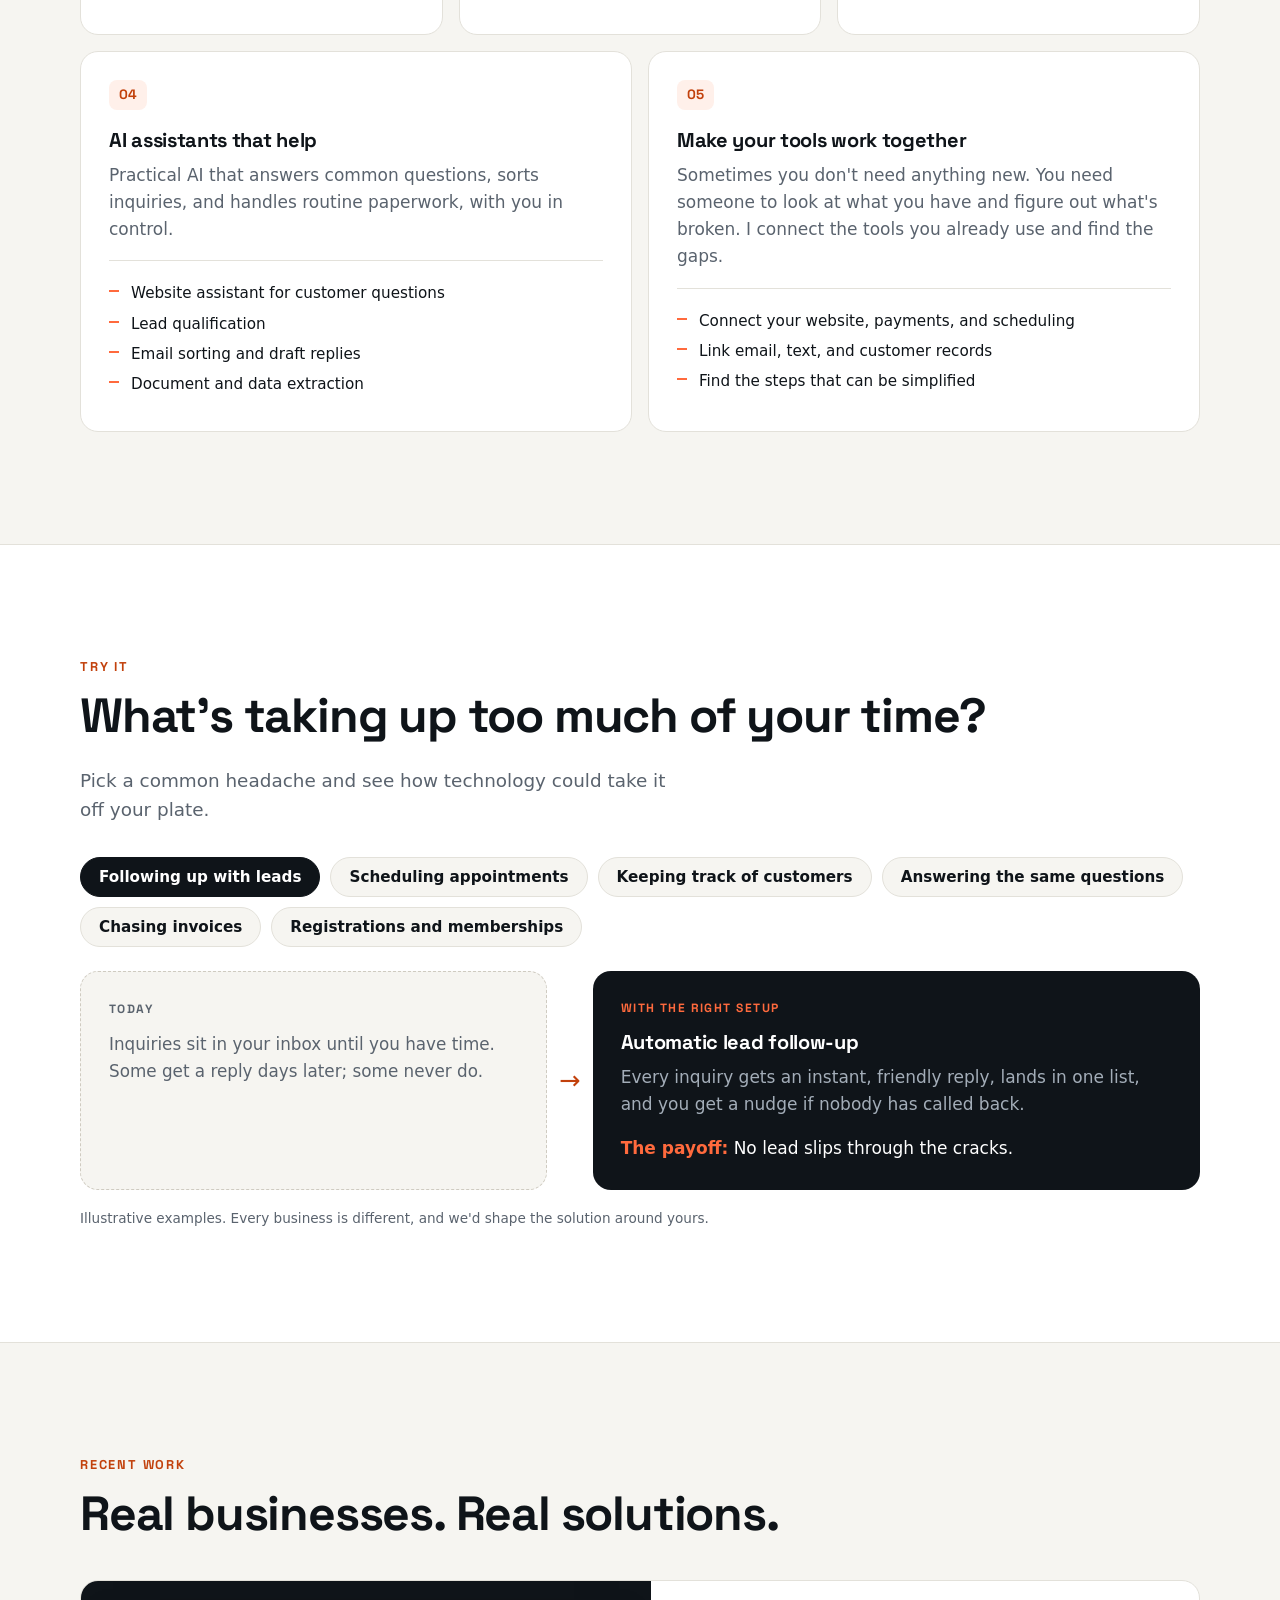
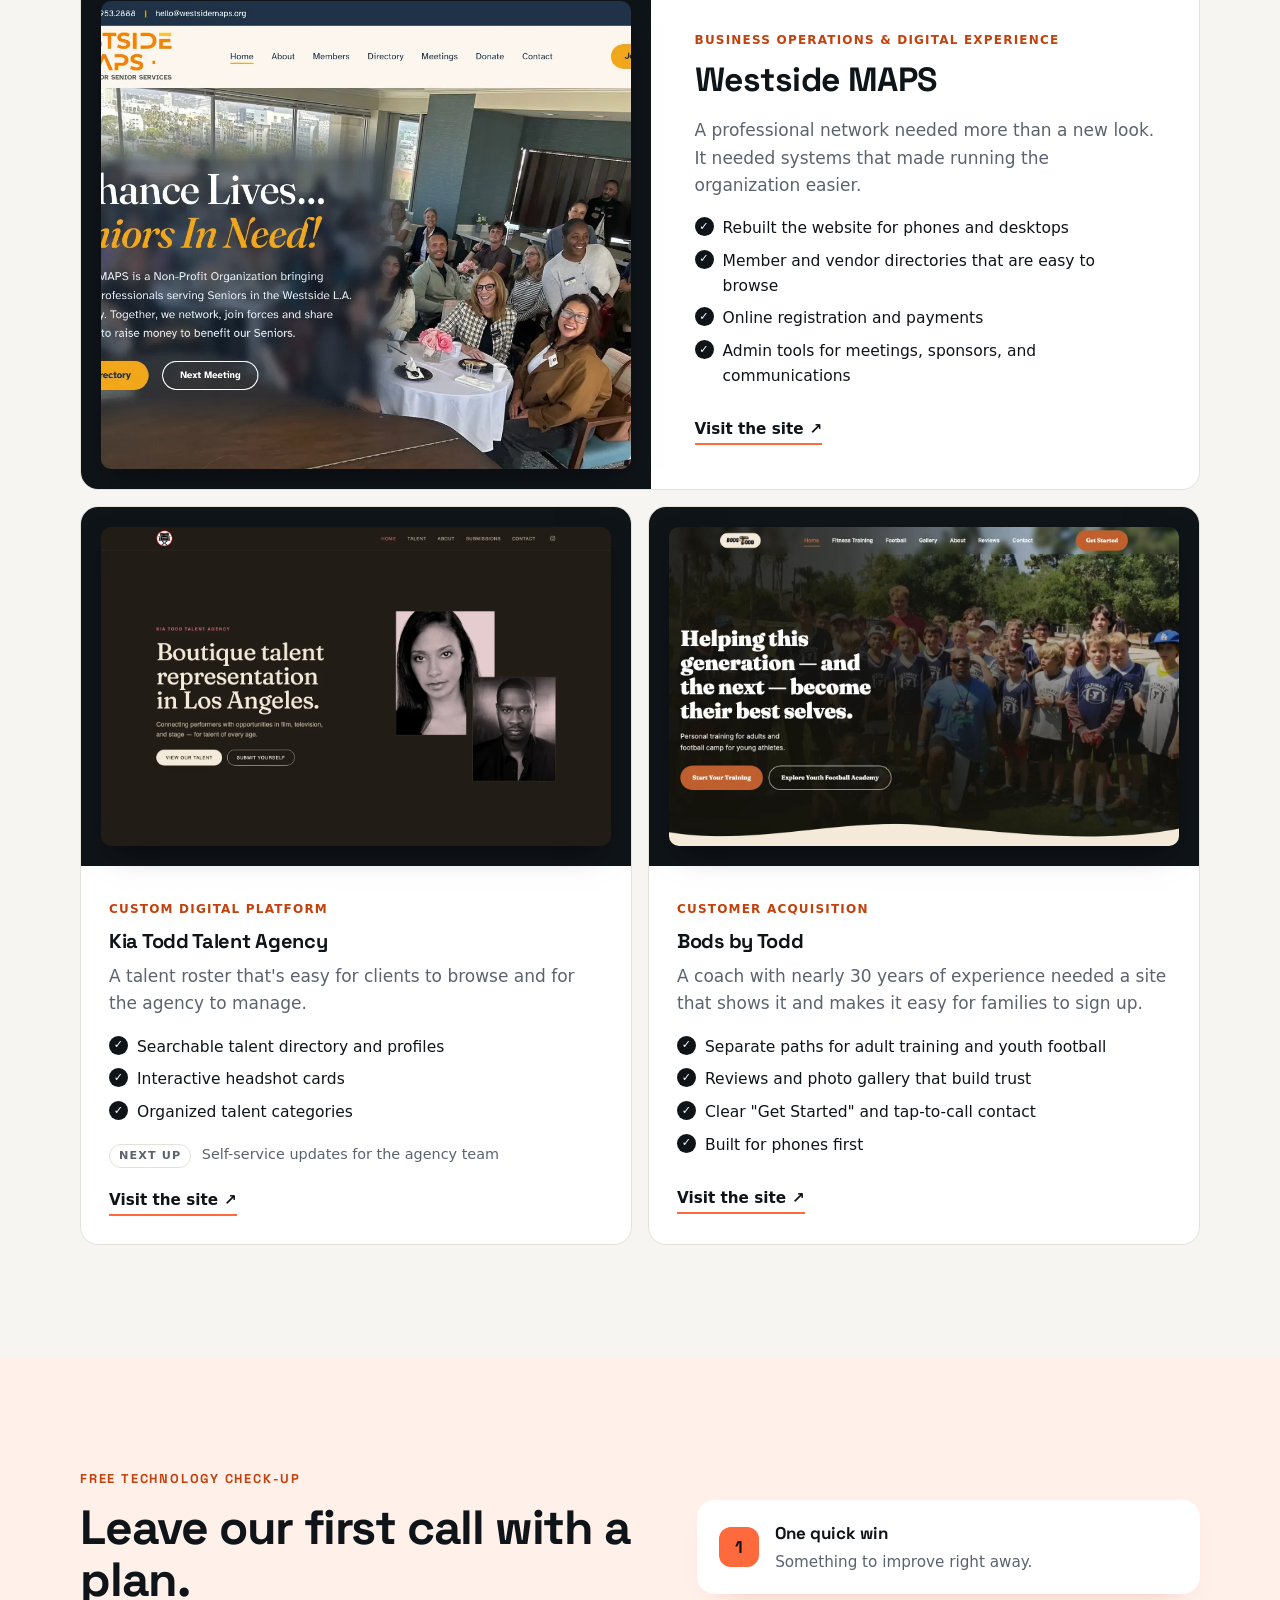
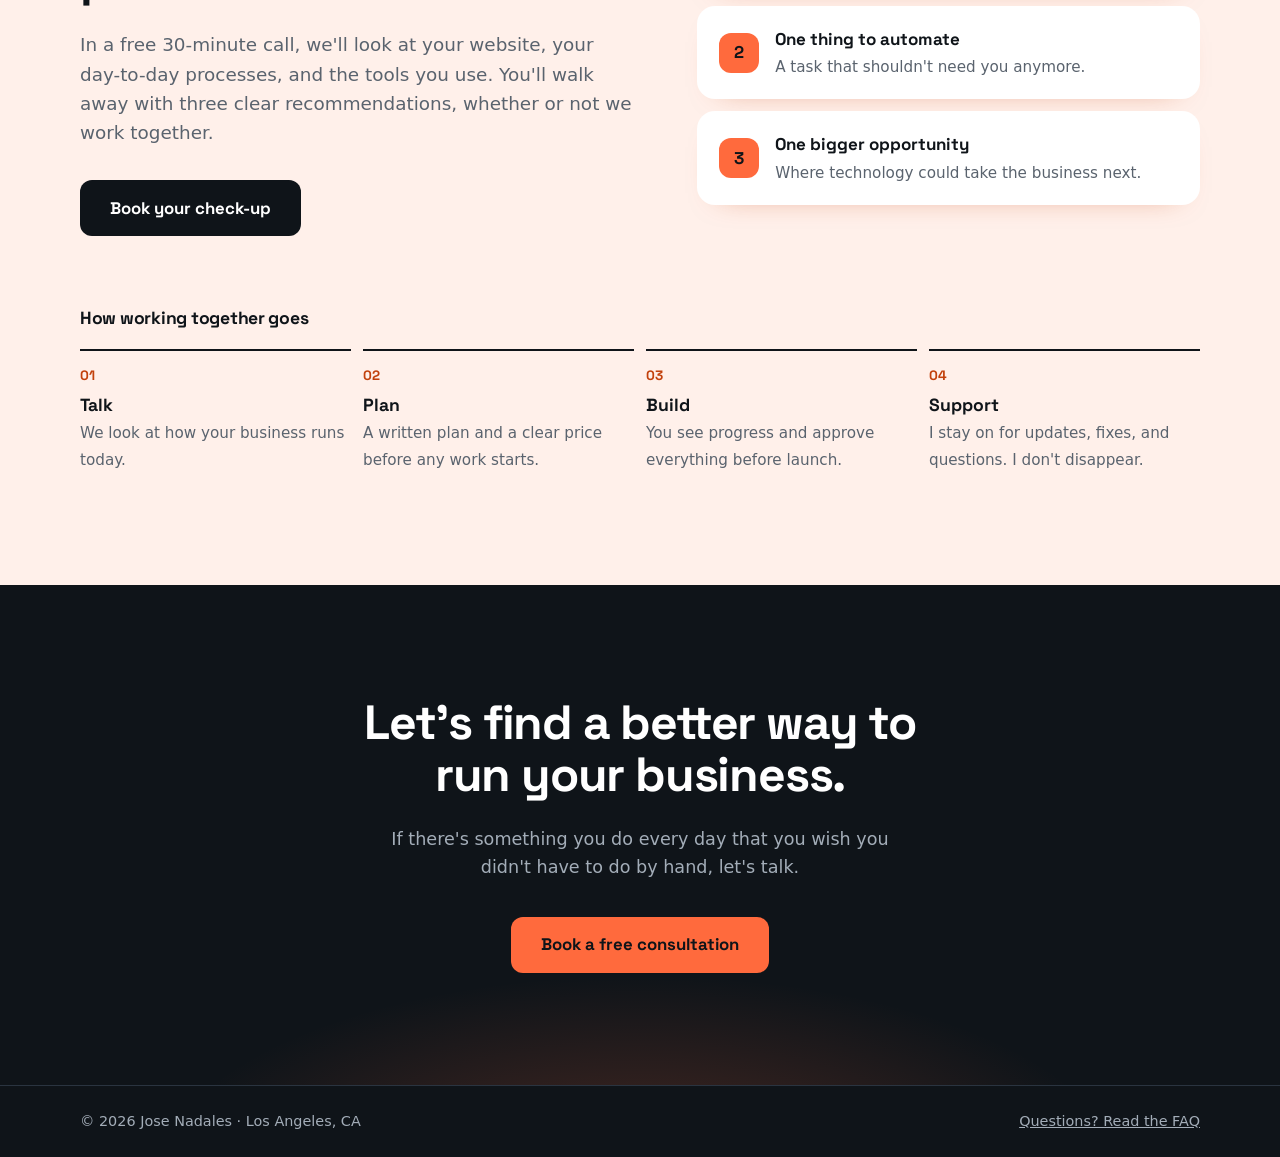
==== commit b4104354: "remove about me at home page" ====
--- a/index.html
+++ b/index.html
@@ -282,21 +282,6 @@
     </div>
   </section>
 
-  <!-- About -->
-  <section id="about" class="about">
-    <div class="wrap about-grid">
-      <div class="portrait">
-        <img src="images/jose-square.webp" alt="Jose Nadales celebrating graduation at UC Santa Cruz" width="600" height="600" loading="lazy" decoding="async">
-      </div>
-      <div>
-        <p class="eyebrow">About me</p>
-        <h2>Hi, I'm Jose.</h2>
-        <p>I'm a software engineer in Los Angeles. I help business owners figure out where technology can save them time and bring in customers, then I build it.</p>
-        <p>My goal isn't to build you something and walk away. It's to understand how your business works and make it run better. You work with me directly, from the first call to long after launch.</p>
-        <a class="visit" href="about.html">More about me <span aria-hidden="true">&rarr;</span></a>
-      </div>
-    </div>
-  </section>
 
   <!-- Final CTA -->
   <section class="cta" id="book">
